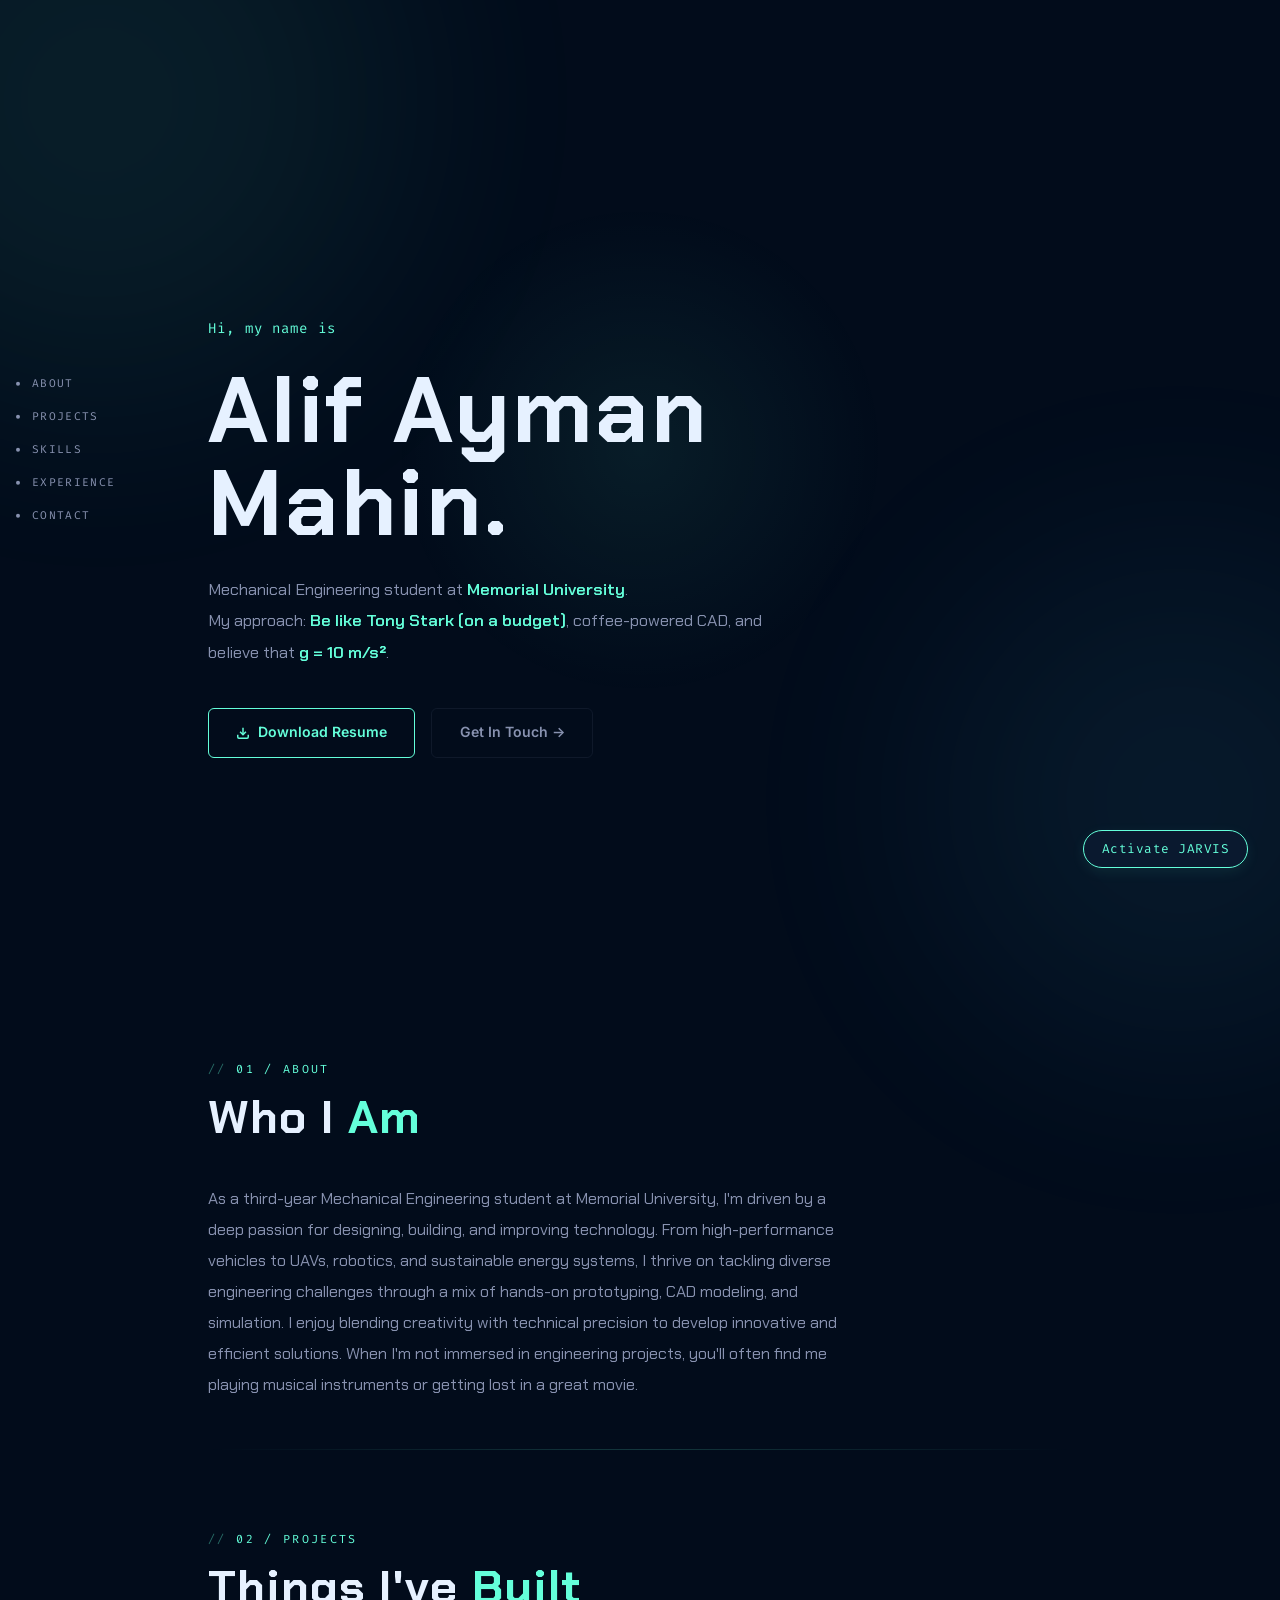
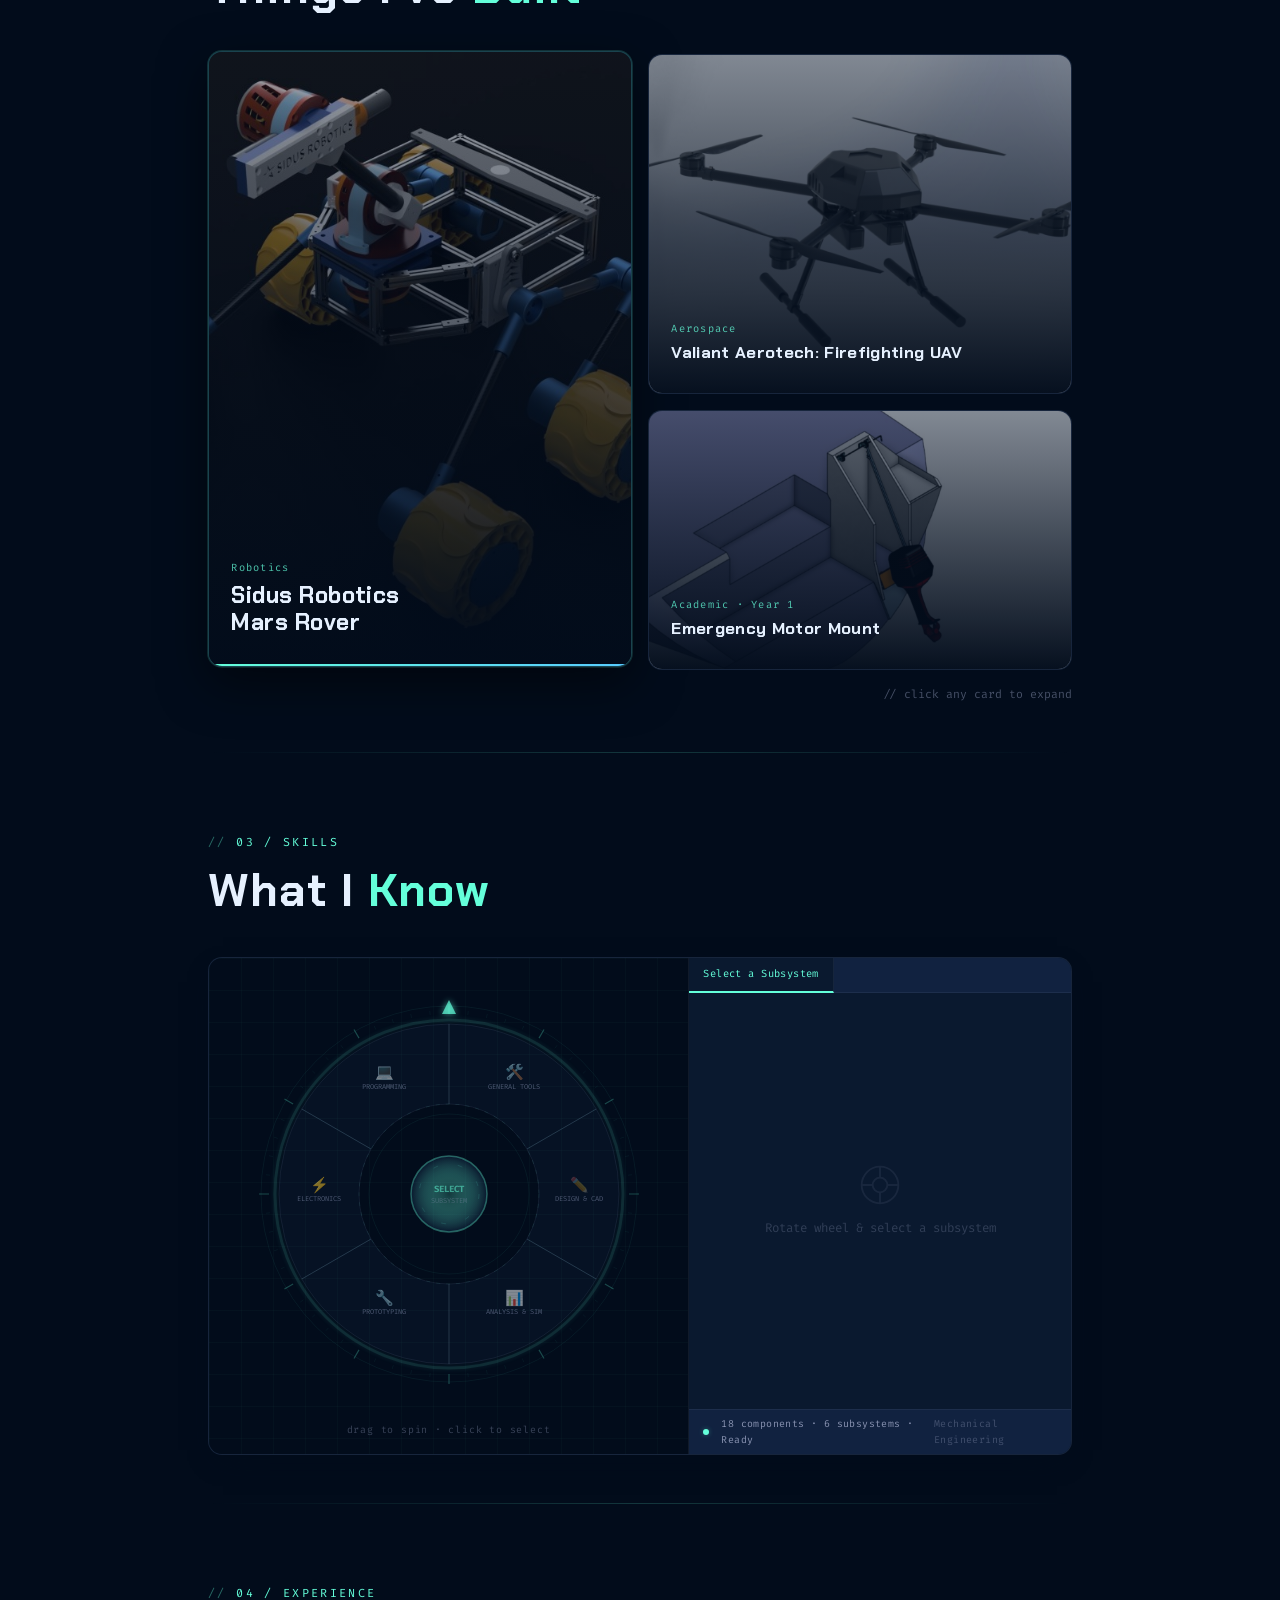
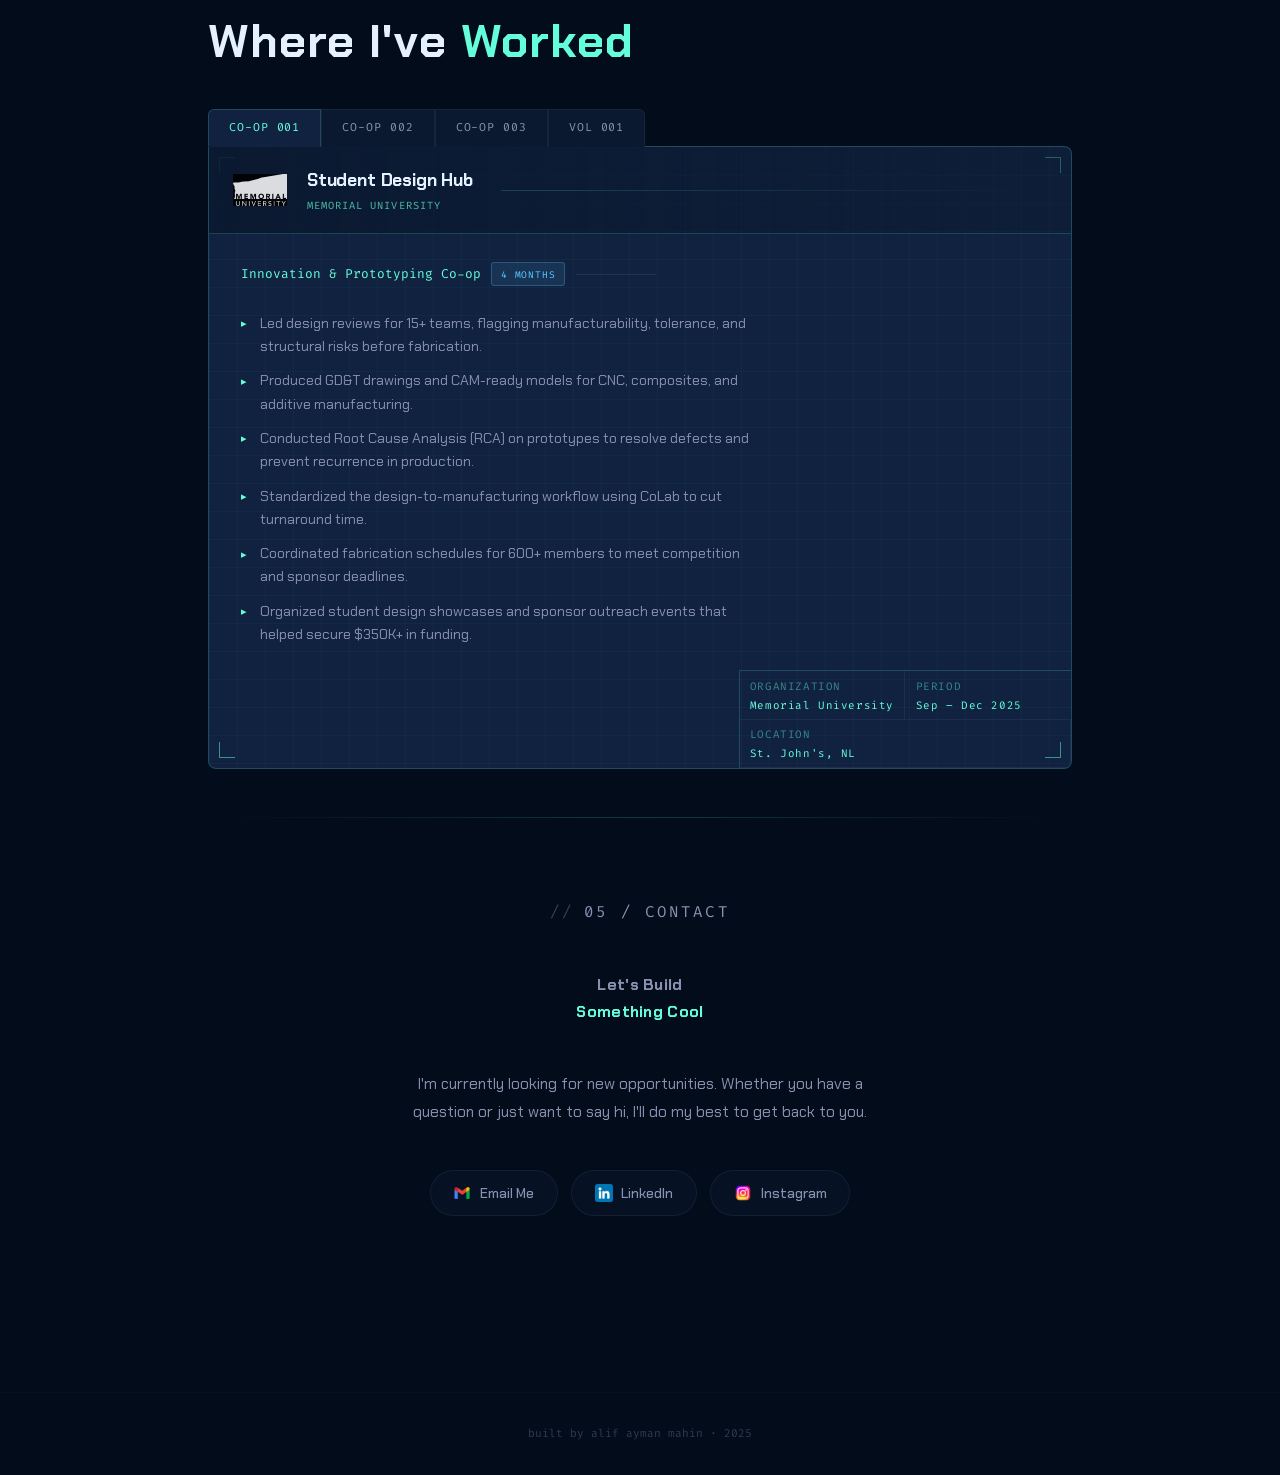
==== index.html @ 23a06cd3 "c" ====
<!DOCTYPE html>
<html lang="en">
<head>
<meta charset="UTF-8">
<meta name="viewport" content="width=device-width,initial-scale=1,user-scalable=no">
<title>Alif Ayman Mahin, Mechanical Engineer</title>
<meta name="description" content="Alif Ayman Mahin, Mechanical Engineering student at Memorial University. Robotics, UAVs, CAD design, and hands-on prototyping.">
<meta property="og:title" content="Alif Ayman Mahin, Mechanical Engineer">
<meta property="og:description" content="Mechanical Engineering student at Memorial University. Robotics, UAVs, CAD design, and hands-on prototyping.">
<meta property="og:type" content="website">

<meta name="twitter:card" content="summary">
<meta name="twitter:title" content="Alif Ayman Mahin, Mechanical Engineer">
<meta name="twitter:description" content="Mechanical Engineering student at Memorial University. Robotics, UAVs, CAD design, and hands-on prototyping.">
<link rel="icon" type="image/svg+xml" href="data:image/svg+xml,<svg xmlns='http://www.w3.org/2000/svg' viewBox='0 0 100 100'><text y='.9em' font-size='90'>⚙</text></svg>">
<link href="https://fonts.googleapis.com/css2?family=Chakra+Petch:wght@400;500;600;700&family=Inter:wght@300;400;500;600;700&family=Fira+Code:wght@400;500&display=swap" rel="stylesheet">
<style>
:root{
  --bg:#020c1b;--bg2:#0a192f;--bg3:#112240;
  --fg:#e6f1ff;--muted:#8892b0;
  --accent:#64ffda;--accent2:#57cbff;
  --accent-dim:rgba(100,255,218,.10);--glow:rgba(100,255,218,.30);
  --border:rgba(100,255,218,.18);--border2:rgba(136,146,176,.10);
  --shadow:0 10px 30px -15px rgba(2,12,27,.9);
  --tr:all .35s cubic-bezier(.25,.8,.25,1);
}
.lab-mode{
  --bg:#000;--bg2:#040d0d;--bg3:#071212;
  --fg:#b0fff0;--muted:#00ccbb;
  --accent:#00ffee;--accent2:#00ccff;
  --border:rgba(0,255,238,.35);--border2:rgba(0,255,238,.10);
  --glow:rgba(0,255,238,.30);--accent-dim:rgba(0,255,238,.07);
  background:#000;font-family:'Fira Code','Courier New',monospace;
}
*,*::before,*::after{margin:0;padding:0;box-sizing:border-box;}
html{scroll-behavior:smooth;}
body{background:var(--bg);color:var(--fg);font-family:'Chakra Petch',sans-serif;line-height:1.6;overflow-x:hidden;transition:background .6s,color .6s;}
a{color:var(--accent);text-decoration:none;transition:color .3s;}
a:hover{color:#7fffd4;}
::selection{background:var(--accent);color:var(--bg);}

.bg-orb{position:fixed;border-radius:50%;pointer-events:none;z-index:-2;filter:blur(120px);opacity:.07;}
.bg-orb-1{width:600px;height:600px;background:var(--accent);top:-200px;left:-200px;animation:orbDrift 18s ease-in-out infinite alternate;}
.bg-orb-2{width:500px;height:500px;background:var(--accent2);bottom:-150px;right:-150px;animation:orbDrift 22s ease-in-out infinite alternate-reverse;}
@keyframes orbDrift{from{transform:translate(0,0)}to{transform:translate(40px,30px)}}
.lab-mode .bg-orb{display:none;}

.spotlight{position:fixed;inset:0;pointer-events:none;z-index:-1;background:radial-gradient(circle 350px at var(--x,50vw) var(--y,50vh),rgba(100,255,218,.07),transparent 70%);transition:background .1s;}
.lab-mode .spotlight{display:none;}
#gridCanvas{position:fixed;inset:0;z-index:-1;pointer-events:none;display:none;}
.lab-mode #gridCanvas{display:block;}

.progress-container{width:100%;height:2px;background:transparent;position:fixed;top:0;left:0;z-index:1001;}
.progress-bar{height:2px;background:linear-gradient(90deg,var(--accent),var(--accent2));width:0%;transition:width .1s;box-shadow:0 0 8px var(--glow);}

.container{max-width:960px;margin:0 auto;padding:5rem clamp(1.5rem,6vw,3rem);width:100%;}

.sidebar{position:fixed;top:50%;left:2rem;transform:translateY(-50%);display:flex;flex-direction:column;gap:.45rem;z-index:1000;}
.sidebar a{font-family:'Fira Code',monospace;font-size:.7rem;letter-spacing:.12em;text-transform:uppercase;color:var(--muted);transition:var(--tr);padding:.25rem 0;position:relative;}
.sidebar a::before{content:'';position:absolute;left:-1rem;top:50%;transform:translateY(-50%);width:4px;height:4px;border-radius:50%;background:var(--muted);transition:var(--tr);}
.sidebar a:hover,.sidebar a.active{color:var(--accent);}
.sidebar a:hover::before,.sidebar a.active::before{background:var(--accent);box-shadow:0 0 8px var(--glow);width:6px;height:6px;left:-1.1rem;}
@media(max-width:900px){.sidebar{display:none;}.container{padding-top:7rem;}}

.mobile-nav-toggle{display:none;position:fixed;top:1.2rem;right:1.2rem;z-index:1002;background:var(--bg2);border:1px solid var(--border);color:var(--accent);padding:.5rem 1rem;border-radius:6px;cursor:pointer;font-family:'Fira Code',monospace;font-size:.8rem;}
.mobile-nav-menu{display:none;position:fixed;inset:0;background:rgba(2,12,27,.97);z-index:1001;flex-direction:column;justify-content:center;align-items:center;gap:2.5rem;backdrop-filter:blur(12px);}
.mobile-nav-menu.active{display:flex;}
.mobile-nav-menu a{font-family:'Chakra Petch',sans-serif;font-size:2rem;font-weight:800;color:var(--fg);}
.mobile-nav-menu a:hover{color:var(--accent);}
@media(max-width:900px){.mobile-nav-toggle{display:block;}}

.lab-toggle{position:fixed;bottom:2rem;right:2rem;z-index:1000;background:var(--bg2);border:1px solid var(--accent);color:var(--accent);padding:.6rem 1.1rem;border-radius:30px;font-family:'Fira Code',monospace;font-size:.8rem;cursor:pointer;transition:var(--tr);letter-spacing:.04em;box-shadow:0 4px 14px rgba(100,255,218,.08);}
.lab-toggle:hover{transform:translateY(-2px);box-shadow:0 8px 24px var(--glow);}
.lab-mode .lab-toggle{background:rgba(0,255,238,.06);animation:labPulse 2s ease-in-out infinite;}
@keyframes labPulse{0%,100%{box-shadow:0 0 8px var(--glow)}50%{box-shadow:0 0 24px var(--glow),0 0 48px rgba(0,255,238,.12)}}

.section{opacity:0;transform:translateY(36px);transition:opacity .8s cubic-bezier(.25,.8,.25,1),transform .8s cubic-bezier(.25,.8,.25,1);padding:5rem 0 2rem;}
.section.show{opacity:1;transform:translateY(0);}
.section-label{font-family:'Fira Code',monospace;font-size:.73rem;letter-spacing:.2em;text-transform:uppercase;color:var(--accent);margin-bottom:.75rem;display:flex;align-items:center;gap:.6rem;}
.section-label::before{content:'//';opacity:.4;}
h2{font-family:'Chakra Petch',sans-serif;font-size:clamp(1.9rem,4vw,2.9rem);font-weight:700;letter-spacing:.02em;color:var(--fg);margin-bottom:2.5rem;line-height:1.15;}
h2 .hl{color:var(--accent);}
.lab-mode h2{color:var(--accent);}
.section-divider{width:100%;height:1px;background:linear-gradient(90deg,transparent,var(--border),transparent);margin:1rem 0 0;}

/* HERO */
.hero{min-height:100vh;display:flex;flex-direction:column;justify-content:center;padding-top:4rem;padding-bottom:3rem;}
.hero-eyebrow{font-family:'Fira Code',monospace;color:var(--accent);font-size:.88rem;letter-spacing:.08em;margin-bottom:1.5rem;}
h1{font-family:'Chakra Petch',sans-serif;font-size:clamp(3.2rem,7.5vw,5.8rem);font-weight:700;line-height:1;letter-spacing:.03em;margin-bottom:1.5rem;color:var(--fg);transition:all .5s;}
.lab-mode h1{color:var(--accent);text-shadow:0 0 30px rgba(0,255,238,.4);}
.lab-mode h1::after{content:'_';animation:blink 1s step-end infinite;}
@keyframes blink{0%,100%{opacity:1}50%{opacity:0}}
.hero-subtitle{font-size:clamp(.93rem,1.7vw,1.05rem);color:var(--muted);max-width:560px;margin-bottom:2.5rem;line-height:1.85;}
.hero-subtitle .hl{color:var(--accent);font-weight:600;}
.hero-cta{display:flex;gap:1rem;flex-wrap:wrap;}
.btn-outline{display:inline-flex;align-items:center;gap:.5rem;padding:.8rem 1.7rem;background:transparent;color:var(--accent);font-family:'Inter',sans-serif;font-weight:600;font-size:.88rem;border-radius:6px;border:1px solid var(--accent);cursor:pointer;transition:var(--tr);}
.btn-outline:hover{background:var(--accent-dim);transform:translateY(-3px);box-shadow:0 8px 24px var(--glow);color:var(--accent);}
.btn-ghost{display:inline-flex;align-items:center;gap:.5rem;padding:.8rem 1.7rem;background:transparent;color:var(--muted);font-family:'Inter',sans-serif;font-weight:600;font-size:.88rem;border-radius:6px;border:1px solid var(--border2);cursor:pointer;transition:var(--tr);}
.btn-ghost:hover{border-color:var(--border);color:var(--accent);transform:translateY(-3px);}

/* ABOUT */
#about .about-body{font-size:1.02rem;color:var(--muted);max-width:640px;line-height:1.9;}
.jarvis-terminal{font-family:'Fira Code',monospace;font-size:.88rem;color:var(--accent);max-width:520px;display:flex;flex-direction:column;gap:.35rem;}
.jarvis-terminal .t-line{opacity:0;transform:translateX(-8px);transition:opacity .4s,transform .4s;display:flex;align-items:center;gap:.6rem;}
.jarvis-terminal .t-line::before{content:'>';opacity:.5;}
.jarvis-terminal .t-line.show{opacity:1;transform:translateX(0);}

/* ═══════════════════════════════════════════════════
   BENTO GRID
═══════════════════════════════════════════════════ */
.bento-grid{display:grid;grid-template-columns:1fr 1fr;grid-template-rows:340px 260px;gap:1rem;transition:none;}
.bento-card{position:relative;border-radius:14px;overflow:hidden;cursor:pointer;border:1px solid var(--border2);background:var(--bg2);transition:border-color .4s,box-shadow .4s,transform .4s,grid-column .5s,grid-row .5s;}
.bento-card:hover,.bento-card.featured{border-color:var(--border);box-shadow:0 16px 48px rgba(0,0,0,.5),0 0 0 1px var(--border);transform:translateY(-3px);}
/* featured = big left card */
.bento-card.featured{grid-column:1;grid-row:1/3;}
.bento-card.slot-tr{grid-column:2;grid-row:1;}
.bento-card.slot-br{grid-column:2;grid-row:2;}
.bento-bg{position:absolute;inset:0;background-size:cover;background-position:center;transition:transform .6s cubic-bezier(.25,.8,.25,1),opacity .4s;opacity:.55;}
.bento-card:hover .bento-bg,.bento-card.featured .bento-bg{transform:scale(1.04);opacity:.7;}
.bento-card::before{content:'';position:absolute;inset:0;z-index:1;background:linear-gradient(to top,rgba(2,12,27,.97) 0%,rgba(2,12,27,.55) 50%,rgba(2,12,27,.1) 100%);transition:background .4s;}
.bento-content{position:absolute;bottom:0;left:0;right:0;z-index:2;padding:1.4rem;}
.bento-num{font-family:'Fira Code',monospace;font-size:.65rem;color:var(--accent);letter-spacing:.12em;opacity:.75;margin-bottom:.35rem;display:block;}
.bento-title{font-family:'Chakra Petch',sans-serif;font-weight:700;color:var(--fg);line-height:1.15;letter-spacing:.02em;margin-bottom:.5rem;}
.bento-card.featured .bento-title{font-size:1.45rem;}
.bento-card:not(.featured) .bento-title{font-size:1.05rem;}
.bento-tags{display:flex;flex-wrap:wrap;gap:.35rem;max-height:0;overflow:hidden;transition:max-height .4s,opacity .3s;opacity:0;}
.bento-card:hover .bento-tags{max-height:60px;opacity:1;}
.bento-tag{font-family:'Fira Code',monospace;font-size:.62rem;padding:.15rem .5rem;border-radius:20px;border:1px solid var(--border);color:var(--accent);background:var(--accent-dim);white-space:nowrap;}
.bento-card::after{content:'';position:absolute;bottom:0;left:0;height:2px;width:0;background:linear-gradient(90deg,var(--accent),var(--accent2));z-index:3;transition:width .5s cubic-bezier(.25,.8,.25,1);}
.bento-card:hover::after,.bento-card.featured::after{width:100%;}
.bento-open-hint{position:absolute;top:1rem;right:1rem;z-index:3;width:30px;height:30px;border-radius:50%;background:rgba(100,255,218,.12);border:1px solid var(--border);display:flex;align-items:center;justify-content:center;color:var(--accent);font-size:.8rem;opacity:0;transform:scale(.7);transition:opacity .3s,transform .3s;}
.bento-card:hover .bento-open-hint{opacity:1;transform:scale(1);}
.bento-wide{margin-top:1rem;height:200px;border-radius:14px;}
.bento-wide .bento-content{display:flex;align-items:flex-end;justify-content:space-between;flex-wrap:wrap;gap:.5rem;}
@media(max-width:700px){
  .bento-grid{grid-template-columns:1fr;grid-template-rows:auto;}
  .bento-card.featured,.bento-card.slot-tr,.bento-card.slot-br{grid-column:1;grid-row:auto;height:260px;}
  .bento-card.featured{height:320px;}
  .bento-wide{height:220px;}
}

/* PROJECT MODAL */
.proj-modal-overlay{position:fixed;inset:0;z-index:2000;background:rgba(2,12,27,.9);backdrop-filter:blur(8px);display:flex;align-items:center;justify-content:center;opacity:0;visibility:hidden;transition:opacity .35s,visibility .35s;padding:1.5rem;}
.proj-modal-overlay.open{opacity:1;visibility:visible;}
.proj-modal{background:var(--bg2);border:1px solid var(--border);border-radius:18px;width:100%;max-width:760px;max-height:90vh;overflow-y:auto;transform:translateY(24px) scale(.97);transition:transform .4s cubic-bezier(.25,.8,.25,1);box-shadow:0 40px 80px rgba(0,0,0,.6);}
.proj-modal-overlay.open .proj-modal{transform:translateY(0) scale(1);}
.proj-modal-img-wrap{position:relative;width:100%;height:280px;overflow:hidden;border-radius:16px 16px 0 0;background:var(--bg3);}
.proj-modal-img{width:100%;height:100%;object-fit:cover;position:absolute;inset:0;opacity:0;transition:opacity 1.2s ease-in-out;}
.proj-modal-img.active{opacity:1;}
.proj-modal-img.active{opacity:1;}
.proj-modal-img-nav{position:absolute;bottom:.75rem;right:.75rem;z-index:2;display:flex;gap:.4rem;}
.proj-modal-dot{width:6px;height:6px;border-radius:50%;background:rgba(255,255,255,.3);border:none;padding:0;cursor:pointer;transition:all .25s;}
.proj-modal-dot.active{background:var(--accent);box-shadow:0 0 6px var(--glow);width:16px;border-radius:3px;}
.proj-modal-body{padding:1.75rem 2rem 2rem;}
.proj-modal-header{display:flex;justify-content:space-between;align-items:flex-start;gap:1rem;margin-bottom:1rem;}
.proj-modal-num{font-family:'Fira Code',monospace;font-size:.7rem;color:var(--accent);letter-spacing:.1em;opacity:.65;display:block;margin-bottom:.3rem;}
.proj-modal-title{font-family:'Chakra Petch',sans-serif;font-size:1.5rem;font-weight:700;color:var(--fg);letter-spacing:.02em;line-height:1.15;}
.proj-modal-close{flex-shrink:0;width:32px;height:32px;border-radius:8px;background:rgba(255,255,255,.06);border:1px solid var(--border2);color:var(--muted);font-size:1.1rem;cursor:pointer;display:flex;align-items:center;justify-content:center;transition:all .2s;}
.proj-modal-close:hover{background:rgba(255,255,255,.12);color:var(--fg);}
.proj-modal-desc{font-size:.94rem;color:var(--muted);line-height:1.8;margin-bottom:1.25rem;}
.proj-modal-tags{display:flex;flex-wrap:wrap;gap:.45rem;margin-bottom:1.5rem;}
.proj-modal-tag{font-family:'Fira Code',monospace;font-size:.68rem;padding:.28rem .7rem;border-radius:4px;border:1px solid var(--border);color:var(--accent);background:var(--accent-dim);cursor:pointer;transition:all .2s;display:inline-flex;align-items:center;gap:.35rem;}
.proj-modal-tag::before{content:'⬡';font-size:.5rem;opacity:.6;}
.proj-modal-tag:hover{background:rgba(100,255,218,.18);border-color:var(--accent);transform:translateY(-2px);box-shadow:0 4px 12px var(--glow);}
.proj-modal-tag.no-link{cursor:default;}
.proj-modal-tag.no-link:hover{transform:none;box-shadow:none;background:var(--accent-dim);}
.proj-modal-link{display:inline-flex;align-items:center;gap:.5rem;padding:.7rem 1.4rem;border:1px solid var(--accent);border-radius:7px;color:var(--accent);font-family:'Fira Code',monospace;font-size:.83rem;transition:var(--tr);}
.proj-modal-link:hover{background:var(--accent-dim);transform:translateX(3px);color:var(--accent);}

/* ═══════════════════════════════════════════════════
   JARVIS ARC SKILL WHEEL
═══════════════════════════════════════════════════ */
.jarvis-skill-wrap{position:relative;width:100%;user-select:none;}

/* outer container: canvas on left, info panel on right */
.jarvis-skill-inner{
  display:grid;
  grid-template-columns:480px 1fr;
  gap:0;
  background:var(--bg2);
  border:1px solid var(--border2);
  border-radius:14px;
  overflow:hidden;
  box-shadow:var(--shadow);
  min-height:480px;
}

/* LEFT — canvas wheel */
.jarvis-wheel-side{
  position:relative;
  background:var(--bg);
  border-right:1px solid var(--border2);
  display:flex;flex-direction:column;align-items:center;justify-content:center;
  padding:1rem 0;
  overflow:hidden;
}
.jarvis-wheel-side::before{
  content:'';position:absolute;inset:0;
  background-image:
    linear-gradient(rgba(100,255,218,.025) 1px,transparent 1px),
    linear-gradient(90deg,rgba(100,255,218,.025) 1px,transparent 1px);
  background-size:32px 32px;
  pointer-events:none;
}
#jarvisCanvas{display:block;touch-action:none;cursor:grab;}
#jarvisCanvas:active{cursor:grabbing;}
.jarvis-wheel-hint{
  font-family:'Fira Code',monospace;font-size:.62rem;
  color:var(--muted);opacity:.4;letter-spacing:.08em;
  margin-top:.5rem;
}

/* RIGHT — info panel */
.jarvis-info-side{
  display:flex;flex-direction:column;
  background:var(--bg2);
  font-family:'Fira Code',monospace;
}
/* tabbar */
.ji-tabbar{
  display:flex;border-bottom:1px solid var(--border2);
  background:var(--bg3);flex-shrink:0;
}
.ji-tab{
  font-size:.65rem;color:var(--muted);padding:.5rem .9rem;
  border-right:1px solid var(--border2);cursor:default;
  letter-spacing:.04em;transition:all .2s;white-space:nowrap;
}
.ji-tab.active{color:var(--accent);background:var(--bg2);border-bottom:2px solid var(--accent);margin-bottom:-1px;}

/* empty state */
.ji-empty{
  flex:1;display:flex;flex-direction:column;
  align-items:center;justify-content:center;
  gap:.75rem;color:var(--muted);font-size:.78rem;opacity:.3;
}
.ji-empty svg{width:44px;height:44px;opacity:.4;}

/* category view */
.ji-cat-view{flex:1;display:none;flex-direction:column;overflow:hidden;}
.ji-cat-view.show{display:flex;}

.ji-cat-header{
  padding:1.25rem 1.5rem .75rem;
  border-bottom:1px solid var(--border2);flex-shrink:0;
}
.ji-cat-label{
  font-size:.6rem;letter-spacing:.15em;text-transform:uppercase;
  color:var(--accent);opacity:.7;margin-bottom:.3rem;
}
.ji-cat-name{
  font-family:'Chakra Petch',sans-serif;font-size:1.3rem;font-weight:800;
  color:var(--fg);letter-spacing:-.02em;
}

/* skill card grid */
.ji-skills-grid{
  flex:1;overflow-y:auto;
  padding:1rem 1.25rem;
  display:flex;flex-direction:column;gap:.6rem;
}
.ji-skills-grid::-webkit-scrollbar{width:3px;}
.ji-skills-grid::-webkit-scrollbar-thumb{background:var(--border);border-radius:2px;}

.ji-skill-row{
  background:var(--bg3);
  border:1px solid var(--border2);
  border-radius:8px;
  overflow:hidden;
  cursor:pointer;
  transition:border-color .25s,box-shadow .25s;
}
.ji-skill-row:hover{border-color:var(--border);box-shadow:0 4px 16px rgba(0,0,0,.3);}
.ji-skill-row.open{border-color:var(--border);}

/* collapsed header */
.ji-skill-head{
  display:flex;align-items:center;gap:.75rem;
  padding:.65rem .9rem;
}
.ji-skill-icon{
  width:28px;height:28px;border-radius:6px;
  background:var(--accent-dim);border:1px solid var(--border);
  display:flex;align-items:center;justify-content:center;
  font-size:.9rem;flex-shrink:0;overflow:hidden;padding:4px;
}
.ji-skill-icon img{width:100%;height:100%;object-fit:contain;display:block;opacity:.9;}
.ji-skill-icon.color-icon img{filter:none;opacity:1;}
.ji-skill-icon.invert-icon img{filter:invert(1);opacity:.85;}
.ji-skill-icon.monogram{font-family:'Fira Code',monospace;font-size:.55rem;font-weight:700;color:var(--accent);letter-spacing:-.02em;padding:2px;text-align:center;line-height:1.1;}
.ji-skill-label{font-size:.8rem;color:var(--fg);flex:1;}
.ji-skill-type{font-size:.62rem;color:var(--muted);opacity:.6;white-space:nowrap;}
.ji-skill-arrow{
  font-size:.65rem;color:var(--muted);
  transition:transform .3s;flex-shrink:0;margin-left:.25rem;
}
.ji-skill-row.open .ji-skill-arrow{transform:rotate(90deg);color:var(--accent);}

/* expanded body */
.ji-skill-body{
  display:none;
  border-top:1px solid var(--border2);
  background:var(--bg);
}
.ji-skill-row.open .ji-skill-body{display:block;}

/* CAD-style image viewport */
.ji-skill-img-wrap{
  position:relative;width:100%;height:150px;overflow:hidden;
  background:var(--bg3);
}
.ji-skill-img-wrap::before,.ji-skill-img-wrap::after{
  content:'';position:absolute;width:12px;height:12px;z-index:3;
  border-color:var(--accent);border-style:solid;opacity:.6;
}
.ji-skill-img-wrap::before{top:6px;left:6px;border-width:1.5px 0 0 1.5px;}
.ji-skill-img-wrap::after{bottom:6px;right:6px;border-width:0 1.5px 1.5px 0;}
.ji-skill-img-wrap .corner-tr,.ji-skill-img-wrap .corner-bl{
  position:absolute;width:12px;height:12px;z-index:3;
  border-color:var(--accent);border-style:solid;opacity:.6;
}
.ji-skill-img-wrap .corner-tr{top:6px;right:6px;border-width:1.5px 1.5px 0 0;}
.ji-skill-img-wrap .corner-bl{bottom:6px;left:6px;border-width:0 0 1.5px 1.5px;}
.ji-skill-img{width:100%;height:100%;object-fit:cover;display:block;transition:opacity .4s;}
.ji-skill-scanline{
  position:absolute;inset:0;pointer-events:none;z-index:2;
  background:repeating-linear-gradient(0deg,transparent,transparent 3px,rgba(0,0,0,.055) 3px,rgba(0,0,0,.055) 4px);
}
.ji-skill-img-label{
  position:absolute;bottom:.4rem;left:.5rem;z-index:4;
  font-size:.55rem;color:var(--accent2);opacity:.55;
  letter-spacing:.06em;
}

.ji-skill-desc{
  padding:.75rem .9rem;font-size:.82rem;color:var(--muted);
  line-height:1.7;border-bottom:1px solid var(--border2);
}
.ji-skill-footer{
  padding:.5rem .9rem;font-size:.62rem;color:var(--accent);
  opacity:.6;letter-spacing:.05em;display:flex;align-items:center;gap:.5rem;
}
.ji-skill-footer::before{content:'⬡';font-size:.5rem;}

/* code snippet block */
.ji-code-wrap{border-bottom:1px solid var(--border2);}
.ji-code-bar{display:flex;align-items:center;gap:.35rem;padding:.4rem .7rem;background:var(--bg3);border-bottom:1px solid var(--border2);}
.ji-code-dot{width:8px;height:8px;border-radius:50%;}
.ji-code-dot.r{background:#ff5f57;}.ji-code-dot.y{background:#febc2e;}.ji-code-dot.g{background:#28c840;}
.ji-code-lang{font-family:'Fira Code',monospace;font-size:.6rem;color:var(--muted);margin-left:auto;letter-spacing:.08em;}
.ji-code-pre{margin:0;padding:.75rem .9rem;background:var(--bg);font-family:'Fira Code',monospace;font-size:.75rem;line-height:1.7;overflow-x:auto;white-space:pre;}
.cs-k{color:#c084fc;}.cs-f{color:#64ffda;}.cs-c{color:#8892b0;font-style:italic;}.cs-s{color:#ffbd2e;}.cs-n{color:#ff9f57;}

/* statusbar */
.ji-statusbar{
  display:flex;align-items:center;gap:.75rem;
  padding:.4rem .9rem;
  background:var(--bg3);border-top:1px solid var(--border2);
  font-size:.62rem;color:var(--muted);letter-spacing:.04em;flex-shrink:0;
}
.ji-status-dot{width:6px;height:6px;border-radius:50%;background:var(--accent);box-shadow:0 0 5px var(--glow);flex-shrink:0;}

@media(max-width:720px){
  .jarvis-skill-inner{grid-template-columns:1fr;grid-template-rows:380px 1fr;}
  .jarvis-wheel-side{border-right:none;border-bottom:1px solid var(--border2);}
  #jarvisCanvas{width:340px!important;height:340px!important;}
}
@media(max-width:600px){
  /* Hero CTAs stack vertically */
  .hero-cta{flex-direction:column;align-items:flex-start;gap:.9rem;}
  .hero-cta .btn-primary,.hero-cta .btn-outline{width:100%;justify-content:center;}
  /* Bento single column */
  .bento-grid{grid-template-columns:1fr;grid-template-rows:auto;}
  .bento-card.featured,.bento-card.slot-tr,.bento-card.slot-br{grid-column:1;grid-row:auto;height:260px;}
  .bento-card.featured{height:300px;}
  .bento-wide{height:200px;}
  /* Skills wheel stacks — hide canvas, show tap buttons */
  .jarvis-skill-inner{grid-template-columns:1fr;grid-template-rows:auto 1fr;}
  .jarvis-wheel-side{border-right:none;border-bottom:1px solid var(--border2);padding:1.2rem;display:flex;justify-content:center;}
  #jarvisCanvas{display:none!important;}
  .jarvis-wheel-hint{display:none;}
  .ji-mobile-grid{display:grid;grid-template-columns:repeat(3,1fr);gap:.5rem;width:100%;}
  .ji-mob-btn{
    display:flex;flex-direction:column;align-items:center;gap:.3rem;
    padding:.7rem .4rem;background:var(--bg3);
    border:1px solid var(--border2);border-radius:10px;
    cursor:pointer;transition:border-color .2s,background .2s,transform .12s;
    -webkit-tap-highlight-color:transparent;font-family:inherit;
  }
  .ji-mob-btn:active{transform:scale(.94);}
  .ji-mob-btn.active{border-color:var(--ji-mob-color);background:rgba(0,0,0,0.15);}
  .ji-mob-btn.active .ji-mob-label{color:var(--ji-mob-color);}
  .ji-mob-icon{font-size:1.3rem;line-height:1;}
  .ji-mob-label{font-family:'Fira Code',monospace;font-size:.55rem;letter-spacing:.05em;color:var(--muted);text-align:center;line-height:1.3;}
  .jarvis-info-side{padding:1.2rem;}
  /* Contact links stack */
  .contact-links{flex-direction:column;align-items:center;gap:1rem;}
  .contact-links .btn-outline{width:100%;max-width:320px;justify-content:center;}
}


/* EXPERIENCE — BLUEPRINT */
.bp-tabs{display:flex;flex-wrap:wrap;gap:0;margin-bottom:0;position:relative;z-index:1;}
.bp-tab{font-family:'Fira Code',monospace;font-size:.72rem;letter-spacing:.08em;padding:.55rem 1.25rem;border:1px solid var(--border2);border-bottom:none;color:var(--muted);cursor:pointer;background:var(--bg2);transition:all .25s;position:relative;top:1px;}
.bp-tab:first-child{border-radius:6px 0 0 0;}
.bp-tab:last-child{border-radius:0 6px 0 0;}
.bp-tab.active{color:var(--accent);background:var(--bg3);border-color:var(--border);border-bottom:1px solid var(--bg3);}
.bp-tab:not(.active):hover{color:var(--fg);background:var(--bg3);}

.bp-letterhead{
  display:flex;align-items:center;gap:1.25rem;
  padding:1rem 1.5rem;
  margin:-2rem -2rem 1.75rem -2rem;
  border-bottom:1px solid var(--border);
  background:linear-gradient(90deg,rgba(10,25,47,.9),rgba(10,25,47,.4));
  position:relative;z-index:1;min-height:72px;
}
.bp-letterhead-logo{
  width:54px;height:54px;flex-shrink:0;object-fit:contain;
  mix-blend-mode:screen;opacity:.9;
}
.bp-letterhead-logo.invert{
  mix-blend-mode:normal;filter:invert(1);opacity:.85;
}
.bp-letterhead-text{display:flex;flex-direction:column;gap:.2rem;}
.bp-letterhead-org{font-family:'Chakra Petch',sans-serif;font-size:1.1rem;font-weight:800;color:var(--fg);letter-spacing:-.01em;}
.bp-letterhead-sub{font-family:'Fira Code',monospace;font-size:.65rem;color:var(--accent);opacity:.7;letter-spacing:.1em;text-transform:uppercase;}
.bp-letterhead-line{flex:1;height:1px;background:linear-gradient(90deg,var(--border),transparent);margin-left:.5rem;}
.bp-drawing{
  position:relative;background:var(--bg3);
  border:1px solid var(--border);border-radius:0 8px 8px 8px;
  padding:2rem;overflow:hidden;min-height:320px;
  background-image:
    linear-gradient(rgba(100,255,218,.028) 1px,transparent 1px),
    linear-gradient(90deg,rgba(100,255,218,.028) 1px,transparent 1px);
  background-size:28px 28px;
}
/* corner marks */
.bp-drawing::before,.bp-drawing::after{
  content:'';position:absolute;width:16px;height:16px;
  border-color:var(--accent);border-style:solid;opacity:.5;
}
.bp-drawing::before{top:10px;left:10px;border-width:1.5px 0 0 1.5px;}
.bp-drawing::after{bottom:10px;right:10px;border-width:0 1.5px 1.5px 0;}
.bp-corner-tr,.bp-corner-bl{position:absolute;width:16px;height:16px;border-color:var(--accent);border-style:solid;opacity:.5;}
.bp-corner-tr{top:10px;right:10px;border-width:1.5px 1.5px 0 0;}
.bp-corner-bl{bottom:10px;left:10px;border-width:0 0 1.5px 1.5px;}

/* title block — bottom right */
.bp-titleblock{
  position:absolute;bottom:0;right:0;
  border-top:1px solid var(--border);border-left:1px solid var(--border);
  font-family:'Fira Code',monospace;
  display:grid;grid-template-columns:1fr 1fr;
  min-width:260px;
}
.bp-tb-cell{
  padding:.3rem .65rem;font-size:.6rem;letter-spacing:.06em;
  border-right:1px solid var(--border2);border-bottom:1px solid var(--border2);
  color:var(--muted);
}
.bp-tb-cell:nth-child(even){border-right:none;}
.bp-tb-cell span{display:block;color:var(--accent);font-size:.68rem;margin-top:.1rem;}
.bp-tb-label{opacity:.45;text-transform:uppercase;}

/* main content area */
.bp-content{padding-right:280px;padding-bottom:90px;}
.bp-drw-company{display:none;}
.bp-drw-role{font-family:'Fira Code',monospace;font-size:.8rem;color:var(--accent);margin-bottom:1.6rem;display:flex;align-items:center;gap:.65rem;flex-wrap:wrap;}
.bp-drw-role::after{content:'';flex:1;height:1px;background:var(--border);opacity:.5;max-width:80px;}
.bp-badge{font-family:'Fira Code',monospace;font-size:.6rem;letter-spacing:.08em;color:var(--accent2);background:rgba(87,203,255,.1);border:1px solid rgba(87,203,255,.25);padding:.2rem .55rem;border-radius:3px;white-space:nowrap;}

/* dimension line decoration */
.bp-dim{position:absolute;font-family:'Fira Code',monospace;font-size:.58rem;color:var(--accent2);opacity:.45;letter-spacing:.04em;display:flex;align-items:center;gap:.3rem;}
.bp-dim-v{display:none;}
.bp-dim-h{display:none;}

/* bullet list */
.bp-list{display:flex;flex-direction:column;gap:.7rem;list-style:none;padding:0;}
.bp-list li{font-size:.88rem;color:var(--muted);line-height:1.65;padding-left:1.2rem;position:relative;}
.bp-list li::before{content:'▸';position:absolute;left:0;color:var(--accent);font-size:.7rem;top:.15rem;}

/* panel hidden */
.bp-panel{display:none;}
.bp-panel.active{display:block;}

@media(max-width:700px){
  .bp-content{padding-right:1rem;padding-bottom:160px;}
  .bp-titleblock{min-width:0;width:100%;}
  .bp-dim-v{display:none;}
}

/* CONTACT */
#contact{text-align:center;padding-bottom:6rem;}
#contact .section-label{justify-content:center;}
.contact-headline{font-family:'Chakra Petch',sans-serif;font-size:clamp(1.9rem,5vw,3.2rem);font-weight:700;letter-spacing:.02em;margin-bottom:1.2rem;color:var(--fg);}
.contact-headline span{color:var(--accent);}
#contact > p{color:var(--muted);max-width:460px;margin:0 auto 2.8rem;font-size:.98rem;line-height:1.75;}
.contact-links{display:flex;flex-wrap:wrap;gap:.85rem;justify-content:center;}
.contact-link{display:flex;align-items:center;gap:.55rem;padding:.7rem 1.4rem;border:1px solid var(--border2);border-radius:40px;color:var(--muted);font-size:.86rem;font-weight:500;transition:var(--tr);background:rgba(10,25,47,.5);}
.contact-link:hover{border-color:var(--accent);color:var(--accent);transform:translateY(-3px);box-shadow:0 10px 24px var(--glow);}
.contact-logo{width:18px;height:18px;object-fit:contain;flex-shrink:0;}

/* JARVIS / ROVER */

.jarvis-overlay{position:fixed;inset:0;background:#000;color:#00ffee;font-family:'Fira Code',monospace;font-size:1.1rem;display:flex;justify-content:center;align-items:center;z-index:10000;opacity:0;pointer-events:none;transition:opacity .5s;}
.jarvis-overlay.active{opacity:1;pointer-events:auto;}
.jarvis-overlay-text{text-align:center;white-space:pre-wrap;padding:2rem;line-height:1.8;}

.footer-line{text-align:center;padding:2rem;font-family:'Fira Code',monospace;font-size:.7rem;color:var(--muted);opacity:.35;border-top:1px solid var(--border2);}
.ji-mobile-grid{display:none;}
</style>
</head>
<body>

<div class="bg-orb bg-orb-1"></div>
<div class="bg-orb bg-orb-2"></div>
<div id="jarvisOverlay" class="jarvis-overlay"><pre id="jarvisOverlayText" class="jarvis-overlay-text"></pre></div>
<div class="spotlight"></div>
<canvas id="gridCanvas"></canvas>
<div class="progress-container"><div class="progress-bar" id="progressBar"></div></div>
<button type="button" class="lab-toggle" id="labToggle">Activate JARVIS</button>


<nav class="sidebar">
  <a href="#about">About</a><a href="#projects">Projects</a>
  <a href="#skills">Skills</a><a href="#experience">Experience</a><a href="#contact">Contact</a>
</nav>
<button type="button" class="mobile-nav-toggle" id="mobileNavToggle">Menu</button>
<nav class="mobile-nav-menu" id="mobileNavMenu">
  <a href="#about" onclick="closeMobileNav()">About</a>
  <a href="#projects" onclick="closeMobileNav()">Projects</a>
  <a href="#skills" onclick="closeMobileNav()">Skills</a>
  <a href="#experience" onclick="closeMobileNav()">Experience</a>
  <a href="#contact" onclick="closeMobileNav()">Contact</a>
  <a href="#" onclick="closeMobileNav();return false;" style="font-size:1rem;color:var(--muted);">✕ Close</a>
</nav>

<main class="container">

<!-- HERO -->
<section class="hero" id="hero">
  <p class="hero-eyebrow">Hi, my name is</p>
  <h1 id="heroName">Alif Ayman<br>Mahin.</h1>
  <p class="hero-subtitle">
    Mechanical Engineering student at <span class="hl">Memorial University</span>.<br>
    My approach: <span class="hl">Be like Tony Stark (on a budget)</span>,
    coffee-powered CAD, and believe that <span class="hl">g&nbsp;=&nbsp;10&nbsp;m/s²</span>.
  </p>
  <div class="hero-cta">
    <a href="assets/resume.pdf" download class="btn-outline">
      <svg xmlns="http://www.w3.org/2000/svg" width="14" height="14" viewBox="0 0 24 24" fill="none" stroke="currentColor" stroke-width="2.5"><path d="M21 15v4a2 2 0 0 1-2 2H5a2 2 0 0 1-2-2v-4"/><polyline points="7 10 12 15 17 10"/><line x1="12" y1="15" x2="12" y2="3"/></svg>
      Download Resume
    </a>
    <a href="#contact" class="btn-ghost">Get In Touch →</a>
  </div>
</section>

<!-- ABOUT -->
<section class="section" id="about">
  <p class="section-label">01 / about</p>
  <h2>Who I <span class="hl">Am</span></h2>
  <p class="about-body" id="aboutContent">As a third-year Mechanical Engineering student at Memorial University, I'm driven by a deep passion for designing, building, and improving technology. From high-performance vehicles to UAVs, robotics, and sustainable energy systems, I thrive on tackling diverse engineering challenges through a mix of hands-on prototyping, CAD modeling, and simulation. I enjoy blending creativity with technical precision to develop innovative and efficient solutions. When I'm not immersed in engineering projects, you'll often find me playing musical instruments or getting lost in a great movie.</p>
  <div class="jarvis-terminal" id="jarvisTerminal" style="display:none;"></div>
</section>
<div class="section-divider"></div>

<!-- PROJECTS — BENTO -->
<section class="section" id="projects">
  <p class="section-label">02 / projects</p>
  <h2>Things I've <span class="hl">Built</span></h2>
  <div class="bento-grid" id="bentoGrid">
    <div class="bento-card featured" data-project="0">
      <div class="bento-bg" style="background-image:url('assets/images/projects/mars-rover.jpg')"></div>
      <div class="bento-open-hint">↗</div>
      <div class="bento-content">
        <span class="bento-num">Robotics</span>
        <div class="bento-title">Sidus Robotics<br>Mars Rover</div>
        <div class="bento-tags"><span class="bento-tag">Fusion 360</span><span class="bento-tag">Abaqus FEA</span><span class="bento-tag">3D Printing</span></div>
      </div>
    </div>
    <div class="bento-card slot-tr" data-project="1">
      <div class="bento-bg" style="background-image:url('assets/images/projects/firefighting-uav.jpg')"></div>
      <div class="bento-open-hint">↗</div>
      <div class="bento-content">
        <span class="bento-num">Aerospace</span>
        <div class="bento-title">Valiant Aerotech: Firefighting UAV</div>
        <div class="bento-tags"><span class="bento-tag">SolidWorks</span><span class="bento-tag">CNC Machining</span><span class="bento-tag">Composites</span></div>
      </div>
    </div>
    <div class="bento-card slot-br" data-project="2">
      <div class="bento-bg" style="background-image:url('assets/images/projects/motor-mount.jpg')"></div>
      <div class="bento-open-hint">↗</div>
      <div class="bento-content">
        <span class="bento-num">Academic · Year 1</span>
        <div class="bento-title">Emergency Motor Mount</div>
        <div class="bento-tags"><span class="bento-tag">Onshape</span><span class="bento-tag">GD&amp;T</span><span class="bento-tag">Stress Analysis</span></div>
      </div>
    </div>
  </div>
  <p style="font-family:'Fira Code',monospace;font-size:.72rem;color:var(--muted);margin-top:1rem;opacity:.5;text-align:right;">// click any card to expand</p>
</section>

<!-- PROJECT MODAL -->
<div class="proj-modal-overlay" id="projModalOverlay">
  <div class="proj-modal">
    <div class="proj-modal-img-wrap" id="projModalImgs"></div>
    <div class="proj-modal-body">
      <div class="proj-modal-header">
        <div><span class="proj-modal-num" id="projModalNum"></span><div class="proj-modal-title" id="projModalTitle"></div></div>
        <button class="proj-modal-close" id="projModalClose">✕</button>
      </div>
      <p class="proj-modal-desc" id="projModalDesc"></p>
      <div class="proj-modal-tags" id="projModalTags"></div>
      <a class="proj-modal-link" id="projModalLink" href="#" target="_blank">View →</a>
    </div>
  </div>
</div>
<div class="section-divider"></div>

<!-- SKILLS — JARVIS WHEEL -->
<section class="section" id="skills">
  <p class="section-label">03 / skills</p>
  <h2>What I <span class="hl">Know</span></h2>

  <div class="jarvis-skill-wrap">
    <div class="jarvis-skill-inner">

      <!-- LEFT: spinning arc wheel -->
      <div class="jarvis-wheel-side">
        <canvas id="jarvisCanvas"></canvas>
        <div class="jarvis-wheel-hint">drag to spin · click to select</div>
        <div class="ji-mobile-grid" id="jiMobileGrid"></div>
      </div>

      <!-- RIGHT: info panel -->
      <div class="jarvis-info-side">
        <div class="ji-tabbar">
          <div class="ji-tab active" id="jiTabName">Select a Subsystem</div>
        </div>

        <!-- empty state -->
        <div class="ji-empty" id="jiEmpty">
          <svg xmlns="http://www.w3.org/2000/svg" viewBox="0 0 24 24" fill="none" stroke="currentColor" stroke-width="1">
            <circle cx="12" cy="12" r="10"/><circle cx="12" cy="12" r="4"/>
            <line x1="12" y1="2" x2="12" y2="8"/><line x1="12" y1="16" x2="12" y2="22"/>
            <line x1="2" y1="12" x2="8" y2="12"/><line x1="16" y1="12" x2="22" y2="12"/>
          </svg>
          <span>Rotate wheel &amp; select a subsystem</span>
        </div>

        <!-- category + skills (injected by JS) -->
        <div class="ji-cat-view" id="jiCatView">
          <div class="ji-cat-header">
            <div class="ji-cat-label" id="jiCatLabel">Subsystem</div>
            <div class="ji-cat-name" id="jiCatName"> </div>
          </div>
          <div class="ji-skills-grid" id="jiSkillsGrid"></div>
        </div>

        <div class="ji-statusbar">
          <div class="ji-status-dot"></div>
          <span id="jiStatus">18 components · 6 subsystems · Ready</span>
          <span style="margin-left:auto;opacity:.4;">Mechanical Engineering</span>
        </div>
      </div>

    </div>
  </div>
</section>

<div class="section-divider"></div>

<!-- EXPERIENCE -->
<section class="section" id="experience">
  <p class="section-label">04 / experience</p>
  <h2>Where I've <span class="hl">Worked</span></h2>

  <div class="bp-tabs">
    <div class="bp-tab active" data-bp="0">CO-OP 001</div>
    <div class="bp-tab" data-bp="1">CO-OP 002</div>
    <div class="bp-tab" data-bp="2">CO-OP 003</div>
    <div class="bp-tab" data-bp="3">VOL 001</div>
  </div>

  <!-- CO-OP 001 — Student Design Hub (most recent first) -->
  <div class="bp-panel active" data-bp="0">
    <div class="bp-drawing">
      <span class="bp-corner-tr"></span>
      <span class="bp-corner-bl"></span>
      <div class="bp-letterhead">
        <img class="bp-letterhead-logo invert" src="assets/images/logos/logo-sdh.png" alt="SDH">
        <div class="bp-letterhead-text">
          <span class="bp-letterhead-org">Student Design Hub</span>
          <span class="bp-letterhead-sub">Memorial University</span>
        </div>
        <div class="bp-letterhead-line"></div>
      </div>
      <div class="bp-dim bp-dim-v">DURATION: 4 MO</div>
      <div class="bp-content">
        <p class="bp-drw-company">Student Design Hub</p>
        <p class="bp-drw-role">Innovation &amp; Prototyping Co-op <span class="bp-badge">4 MONTHS</span></p>
        <ul class="bp-list">
          <li>Led design reviews for 15+ teams, flagging manufacturability, tolerance, and structural risks before fabrication.</li>
          <li>Produced GD&T drawings and CAM-ready models for CNC, composites, and additive manufacturing.</li>
          <li>Conducted Root Cause Analysis (RCA) on prototypes to resolve defects and prevent recurrence in production.</li>
          <li>Standardized the design-to-manufacturing workflow using CoLab to cut turnaround time.</li>
          <li>Coordinated fabrication schedules for 600+ members to meet competition and sponsor deadlines.</li>
          <li>Organized student design showcases and sponsor outreach events that helped secure $350K+ in funding.</li>
        </ul>
      </div>
      <div class="bp-titleblock">
        <div class="bp-tb-cell"><span class="bp-tb-label">Organization</span><span>Memorial University</span></div>
        <div class="bp-tb-cell"><span class="bp-tb-label">Period</span><span>Sep – Dec 2025</span></div>
        <div class="bp-tb-cell" style="grid-column:1/-1"><span class="bp-tb-label">Location</span><span>St. John's, NL</span></div>
      </div>
    </div>
  </div>

  <!-- CO-OP 002 — The Commons -->
  <div class="bp-panel" data-bp="1">
    <div class="bp-drawing">
      <span class="bp-corner-tr"></span>
      <span class="bp-corner-bl"></span>
      <div class="bp-letterhead">
        <img class="bp-letterhead-logo" src="assets/images/logos/logo-commons.png" alt="The Commons">
        <div class="bp-letterhead-text">
          <span class="bp-letterhead-org">The Commons</span>
          <span class="bp-letterhead-sub">Memorial University</span>
        </div>
        <div class="bp-letterhead-line"></div>
      </div>
      <div class="bp-dim bp-dim-v">DURATION: 4 MO</div>
      <div class="bp-content">
        <p class="bp-drw-company">The Commons</p>
        <p class="bp-drw-role">Engineering Co-op Student <span class="bp-badge">4 MONTHS</span></p>
        <ul class="bp-list">
          <li>Calibrated and maintained 3D printers and electronics stations to support high-volume student prototyping.</li>
          <li>Delivered CAD, FDM, and Arduino workshops to 35+ students in rapid prototyping and design for manufacturing.</li>
          <li>Reengineered pricing models and workflows to improve cost recovery accuracy and administrative efficiency.</li>
          <li>Implemented preventative maintenance and failure diagnostics to increase equipment uptime.</li>
        </ul>
      </div>
      <div class="bp-titleblock">
        <div class="bp-tb-cell"><span class="bp-tb-label">Organization</span><span>Memorial University</span></div>
        <div class="bp-tb-cell"><span class="bp-tb-label">Period</span><span>Jan – Apr 2025</span></div>
        <div class="bp-tb-cell" style="grid-column:1/-1"><span class="bp-tb-label">Location</span><span>St. John's, NL</span></div>
      </div>
    </div>
  </div>

  <!-- CO-OP 003 — Kraken Robotics (coming soon) -->
  <div class="bp-panel" data-bp="2">
    <div class="bp-drawing" style="opacity:.7;">
      <span class="bp-corner-tr"></span>
      <span class="bp-corner-bl"></span>
      <div class="bp-letterhead">
        <img class="bp-letterhead-logo invert" src="assets/images/logos/logo-kraken.png" alt="Kraken Robotics">
        <div class="bp-letterhead-text">
          <span class="bp-letterhead-org">Kraken Robotics</span>
          <span class="bp-letterhead-sub">Incoming Co-op</span>
        </div>
        <div class="bp-letterhead-line"></div>
      </div>
      <div class="bp-dim bp-dim-v">DURATION: 4 MO</div>
      <div class="bp-content" style="display:flex;flex-direction:column;justify-content:center;min-height:180px;">
        <p class="bp-drw-company" style="opacity:.5;">Kraken Robotics</p>
        <p class="bp-drw-role" style="opacity:.5;">Mechanical Engineering Student <span class="bp-badge">4 MONTHS</span></p>
        <div style="margin-top:1.5rem;display:flex;align-items:center;gap:.75rem;">
          <span style="font-family:'Fira Code',monospace;font-size:.72rem;color:var(--accent);background:var(--accent-dim);border:1px solid var(--border);padding:.3rem .8rem;border-radius:4px;letter-spacing:.1em;">⏳ COMING SOON</span>
          <span style="font-family:'Fira Code',monospace;font-size:.68rem;color:var(--muted);opacity:.6;">ACCESS PENDING</span>
        </div>
      </div>
      <div class="bp-titleblock">
        <div class="bp-tb-cell"><span class="bp-tb-label">Organization</span><span>Kraken Robotics</span></div>
        <div class="bp-tb-cell"><span class="bp-tb-label">Period</span><span>May – Aug 2026</span></div>
        <div class="bp-tb-cell" style="grid-column:1/-1"><span class="bp-tb-label">Status</span><span style="color:var(--accent);">Incoming · Not Yet Started</span></div>
      </div>
    </div>
  </div>

  <!-- VOL 001 — First Robotics NL -->
  <div class="bp-panel" data-bp="3">
    <div class="bp-drawing">
      <span class="bp-corner-tr"></span>
      <span class="bp-corner-bl"></span>
      <div class="bp-letterhead">
        <img class="bp-letterhead-logo" src="assets/images/logos/logo-firstrobotics.png" alt="First Robotics NL">
        <div class="bp-letterhead-text">
          <span class="bp-letterhead-org">First Robotics NL</span>
          <span class="bp-letterhead-sub">Volunteer</span>
        </div>
        <div class="bp-letterhead-line"></div>
      </div>
      <div class="bp-dim bp-dim-v">VOLUNTEER</div>
      <div class="bp-content">
        <p class="bp-drw-company">First Robotics NL</p>
        <p class="bp-drw-role">FTC Robot Inspector &amp; Referee <span class="bp-badge">VOLUNTEER</span></p>
        <ul class="bp-list">
          <li>Enforced strict safety code compliance by auditing mechanical systems prior to operational approval.</li>
          <li>Evaluated robot designs against competition engineering rules prior to match approval.</li>
          <li>Worked with teams to diagnose build issues and resolve technical disputes during matches.</li>
        </ul>
      </div>
      <div class="bp-titleblock">
        <div class="bp-tb-cell"><span class="bp-tb-label">Organization</span><span>First Robotics NL</span></div>
        <div class="bp-tb-cell"><span class="bp-tb-label">Period</span><span>Dec 2025</span></div>
        <div class="bp-tb-cell" style="grid-column:1/-1"><span class="bp-tb-label">Location</span><span>St. John's, NL</span></div>
      </div>
    </div>
  </div>

</section>
<div class="section-divider"></div>

<!-- CONTACT -->
<section class="section" id="contact">
  <p class="section-label">05 / contact</p>
  <p class="contact-headline">Let's Build<br><span>Something Cool</span></p>
  <p>I'm currently looking for new opportunities. Whether you have a question or just want to say hi, I'll do my best to get back to you.</p>
  <div class="contact-links">
    <a href="https://mail.google.com/mail/?view=cm&to=aamahin@mun.ca" target="_blank" class="contact-link">
      <img src="assets/images/logos/logo-email.png" alt="Email" class="contact-logo">Email Me
    </a>
    <a href="https://www.linkedin.com/in/aamahin" target="_blank" class="contact-link">
      <img src="assets/images/logos/logo-linkedin.png" alt="LinkedIn" class="contact-logo">LinkedIn
    </a>
    <a href="https://www.instagram.com/alifayman__" target="_blank" class="contact-link">
      <img src="assets/images/logos/logo-instagram.png" alt="Instagram" class="contact-logo">Instagram
    </a>
  </div>
</section>

</main>
<footer class="footer-line">built by alif ayman mahin · 2025</footer>

<script>
/* ───────────────── DATA ───────────────── */
const PROJECTS = [
  {num:'Robotics',title:"Sidus Robotics: Mars Rover",desc:"Part of Memorial University's first Mars rover team competing at the 2026 Canadian International Rover Challenge (CIRC). Working on the robotic arm and suspension, reduced arm mass by 20% using Abaqus FEA, designed rocker-bogie suspension capable of traversing 15cm obstacles, and CNC-machined linkages and housings for subsystem validation.",tags:['Fusion 360','Abaqus FEA','3D Printing','Robotic Arm'],imgs:['assets/images/projects/mars-rover.jpg','assets/images/projects/mars-rover-2.jpg','assets/images/projects/mars-rover-3.jpg'],link:'https://sidusrobotics.ca/',linkLabel:'View Team Site →'},
  {num:'Aerospace',title:'Valiant Aerotech: Firefighting UAV',desc:'Mechanical Team Lead for a quadcopter fire-surveillance UAV competing in AEAC. Designed a composite airframe in SolidWorks using DFM/DFA principles to minimize weight while enabling rapid assembly. Manufactured carbon-fiber and metal AM components in-house and built a stability-calibration jig to validate frame symmetry and motor alignment.',tags:['SolidWorks','Abaqus FEA','CNC Machining','Composites'],imgs:['assets/images/projects/firefighting-uav.jpg','assets/images/projects/firefighting-uav-2.jpg','assets/images/projects/firefighting-uav-3.jpg'],link:'https://www.linkedin.com/company/valiant-aerotech/',linkLabel:'Learn More →'},
  {num:'Academic · Year 1',title:'Emergency Outboard Motor Mount',desc:"First-year CAD design project. Conceived and modelled a detachable emergency motor mount for a small watercraft. Applied basic fastening theory, stress analysis, and produced GD&T part drawings with a full BOM.",tags:['Onshape','GD&T','Stress Analysis'],imgs:['assets/images/projects/motor-mount.jpg'],link:'',linkLabel:''},
];

const ENG_CATS = {
  design:      {label:'Design & CAD',     node:'CAD', color:'#57cbff',
    skills:[
      {key:'fusion360',  name:'Autodesk Fusion 360',type:'CAD Part .f3d',  desc:'3D modeling, assemblies, and rendering for mechanical components and prototypes.',img:'assets/images/skills/fusion360.png'},
      {key:'solidworks', name:'SolidWorks',          type:'CAD Part .sldprt',desc:'Part design, motion studies, and detailed engineering drawings.',img:'assets/images/skills/solidworks.png'},
      {key:'inventor',   name:'Autodesk Inventor',   type:'CAD Part .ipt',  desc:'Complex assemblies and simulation-driven mechanical design.',img:'assets/images/skills/inventor.png'},
    ]},
  analysis:    {label:'Analysis & Sim',   node:'SIM', color:'#64ffda',
    skills:[
      {key:'ansys',  name:'ANSYS Fluent',type:'CFD File .cas',  desc:'CFD simulations for fluid flow and heat transfer analysis.',img:'assets/images/skills/ansys.png'},
      {key:'abaqus', name:'Abaqus',      type:'FEA Input .inp', desc:'Finite Element Analysis for stress, strain, and material performance.',img:'assets/images/skills/abaqus.png'},
      {key:'matlab', name:'MATLAB',      type:'Script .m',      desc:'Data analysis, numerical modeling, and engineering automation.',img:'assets/images/skills/matlab.png'},
    ]},
  prototyping: {label:'Prototyping',      node:'MFG', color:'#ffbd2e',
    skills:[
      {key:'3dprinting',name:'3D Printing',     type:'Mesh .stl',    desc:'FDM printers for rapid prototyping and design validation.',img:'assets/images/skills/3dprinting.jpg'},
      {key:'cnc',       name:'CNC Machining',   type:'G-Code .nc',   desc:'G-code generation and setup for precision part manufacturing.',img:'assets/images/skills/cnc.jpg'},
      {key:'cam',       name:'CAM Programming', type:'Toolpath .tap', desc:'Toolpaths and machining strategies for efficient fabrication.',img:'assets/images/skills/cam.png'},
    ]},
  electronics: {label:'Electronics',      node:'SYS', color:'#ff9f57',
    skills:[
      {key:'arduino',   name:'Arduino',           type:'Sketch .ino', desc:'Sensor-based and robotic systems with hardware-software integration.',img:'assets/images/skills/arduino.jpg'},
      {key:'sensors',   name:'Sensors & Actuators',type:'Header .h',  desc:'Real-time feedback and automation through sensor-actuator networks.',img:'assets/images/skills/arduino.jpg'},
      {key:'soldering', name:'Soldering',          type:'PCB .brd',   desc:'Assembling and repairing electronic circuits and prototypes.',img:'assets/images/skills/arduino.jpg'},
    ]},
  programming: {label:'Programming',      node:'CODE',color:'#c084fc',
    skills:[
      {key:'python',name:'Python',    type:'Script .py',  desc:'Automation, data analysis, and control systems.',img:'code:python'},
      {key:'cpp',   name:'C++',       type:'Source .cpp', desc:'Robotics and embedded systems for performance-critical programming.',img:'code:cpp'},
      {key:'web',   name:'HTML / CSS',type:'Markup .html',desc:'Technical websites and digital portfolios.',img:'code:web'},
    ]},
  tools:       {label:'General Tools',    node:'OPS', color:'#8892b0',
    skills:[
      {key:'office',name:'MS Office',          type:'Document .xlsx',   desc:'Excel, PowerPoint, and Word for engineering documentation.',img:'assets/images/skills/office.jpg', logo:{url:'https://cdn.jsdelivr.net/npm/simple-icons@9/icons/microsoft365.svg',color:true}},
      {key:'adobe', name:'Adobe Creative Suite',type:'Project .psd',   desc:'Photoshop and Illustrator for design and visualization.',img:''},
      {key:'drone', name:'Drone Pilot',         type:'Flight .log',     desc:'Certified drone pilot with hands-on UAV operations experience.',img:''},
    ]},
};

/* ───────────────── SPOTLIGHT ───────────────── */
const spotlight = document.querySelector('.spotlight');
document.addEventListener('mousemove', e => {
  spotlight.style.setProperty('--x', e.clientX+'px');
  spotlight.style.setProperty('--y', e.clientY+'px');
});

/* ───────────────── JARVIS CANVAS ───────────────── */
const canvas = document.getElementById('gridCanvas');
const ctx = canvas.getContext('2d');
let CW, CH; const ripples = [];
function resizeCanvas(){ CW = canvas.width = innerWidth; CH = canvas.height = innerHeight; }
window.addEventListener('resize', resizeCanvas); resizeCanvas();
document.addEventListener('mousemove', e => {
  if(document.body.classList.contains('lab-mode')) ripples.push({x:e.clientX,y:e.clientY,r:0});
});
(function loop(){
  if(document.body.classList.contains('lab-mode')){
    ctx.clearRect(0,0,CW,CH);
    ctx.strokeStyle='rgba(0,255,238,0.25)'; ctx.lineWidth=1;
    for(let x=0;x<=CW;x+=50) for(let y=0;y<=CH;y+=50){
      let ox=0,oy=0;
      ripples.forEach(r=>{const dx=x-r.x,dy=y-r.y,d=Math.sqrt(dx*dx+dy*dy);if(d<1)return;const w=Math.sin(d/20-r.r*.03)*(12/(1+d*.012));const n=Math.min(Math.abs(w),8)*(w>=0?1:-1);ox+=(dx/d)*n;oy+=(dy/d)*n;});
      ctx.beginPath();ctx.arc(x+ox+(Math.random()-.5)*.4,y+oy+(Math.random()-.5)*.4,1,0,Math.PI*2);ctx.stroke();
    }
    ripples.forEach(r=>r.r+=.25); ripples.length=ripples.filter(r=>r.r<400).length||0;
    const keep=ripples.filter(r=>r.r<400); ripples.length=0; keep.forEach(r=>ripples.push(r));
  } else ctx.clearRect(0,0,CW,CH);
  requestAnimationFrame(loop);
})();

/* ───────────────── PROGRESS ───────────────── */
window.addEventListener('scroll',()=>{
  const s=document.documentElement.scrollTop;
  const h=document.documentElement.scrollHeight-document.documentElement.clientHeight;
  document.getElementById('progressBar').style.width=(s/h*100)+'%';
});

/* ───────────────── SCROLL REVEAL ───────────────── */
function initObs(){
  const o=new IntersectionObserver(es=>es.forEach(e=>{if(e.isIntersecting)e.target.classList.add('show');}),{threshold:.06});
  document.querySelectorAll('.section').forEach(s=>o.observe(s));
}
function resetAnimations(){document.querySelectorAll('.section').forEach(el=>el.classList.remove('show'));initObs();}
initObs();

/* ───────────────── SIDEBAR ───────────────── */
const sLinks=document.querySelectorAll('.sidebar a');
const allSecs=document.querySelectorAll('section[id]');
window.addEventListener('scroll',()=>{
  let cur='';
  allSecs.forEach(s=>{if(window.scrollY>=s.offsetTop-220)cur=s.id;});
  sLinks.forEach(a=>a.classList.toggle('active',a.getAttribute('href')==='#'+cur));
});

/* ───────────────── MOBILE NAV ───────────────── */
function closeMobileNav(){document.getElementById('mobileNavMenu').classList.remove('active');}
document.getElementById('mobileNavToggle').addEventListener('click',()=>document.getElementById('mobileNavMenu').classList.add('active'));

/* ───────────────── BLUEPRINT TABS ───────────────── */
document.querySelectorAll('.bp-tab').forEach(tab => {
  tab.addEventListener('click', () => {
    const idx = tab.getAttribute('data-bp');
    document.querySelectorAll('.bp-tab').forEach(t => t.classList.remove('active'));
    document.querySelectorAll('.bp-panel').forEach(p => p.classList.remove('active'));
    tab.classList.add('active');
    document.querySelector('.bp-panel[data-bp="'+idx+'"]').classList.add('active');
  });
});

/* ───────────────── BENTO AUTO-ROTATE ───────────────── */
(function(){
  const grid = document.getElementById('bentoGrid');
  const cards = Array.from(grid.querySelectorAll('.bento-card'));
  const slots = ['featured','slot-tr','slot-br'];
  let currentFeatured = 0;
  let rotating = true;

  // per-card background image cycling
  cards.forEach(card => {
    const idx = +card.dataset.project;
    const p = PROJECTS[idx];
    if(!p || p.imgs.length <= 1) return;
    let ci = 0;
    const bg = card.querySelector('.bento-bg');
    // preload images
    p.imgs.forEach(src => { const i = new Image(); i.src = src; });
    setInterval(() => {
      ci = (ci + 1) % p.imgs.length;
      // crossfade: fade out, swap, fade in
      bg.style.transition = 'opacity .8s ease, transform .6s cubic-bezier(.25,.8,.25,1)';
      bg.style.opacity = '0';
      setTimeout(() => {
        bg.style.backgroundImage = "url('" + p.imgs[ci] + "')";
        bg.style.opacity = card.classList.contains('featured') ? '0.7' : '0.55';
      }, 800);
    }, 4000);
  });

  function rotateBento(){
    if(!rotating) return;
    const next = (currentFeatured + 1) % cards.length;
    currentFeatured = next;
    cards.forEach((card, i) => {
      card.classList.remove('featured','slot-tr','slot-br');
      const rel = (i - currentFeatured + cards.length) % cards.length;
      card.classList.add(slots[rel]);
    });
  }

  grid.addEventListener('mouseenter', () => rotating = false);
  grid.addEventListener('mouseleave', () => rotating = true);

  setInterval(rotateBento, 5000);

  // open modal on click (including wide card)
  const allBento = document.querySelectorAll('.bento-card');
  const overlay = document.getElementById('projModalOverlay');
  const closeBtn = document.getElementById('projModalClose');
  let imgTimer = null;

  function openModal(idx){
    const p = PROJECTS[idx];
    const iw = document.getElementById('projModalImgs');
    iw.innerHTML = '';
    p.imgs.forEach((src,i)=>{
      const img=document.createElement('img');
      img.className='proj-modal-img'+(i===0?' active':'');
      img.src=src;img.alt=p.title;iw.appendChild(img);
    });
    const dotbar=document.createElement('div'); dotbar.className='proj-modal-img-nav';
    let ci=0;
    p.imgs.forEach((_,i)=>{
      const d=document.createElement('button');d.className='proj-modal-dot'+(i===0?' active':'');
      d.addEventListener('click',()=>sw(i));dotbar.appendChild(d);
    });
    iw.appendChild(dotbar);
    function sw(n){
      const im=iw.querySelectorAll('.proj-modal-img'),dt=dotbar.querySelectorAll('.proj-modal-dot');
      im[ci].classList.remove('active');dt[ci].classList.remove('active');
      ci=n%im.length;im[ci].classList.add('active');dt[ci].classList.add('active');
    }
    if(imgTimer)clearInterval(imgTimer);
    if(p.imgs.length>1)imgTimer=setInterval(()=>sw(ci+1),3000);
    document.getElementById('projModalNum').textContent=p.num;
    document.getElementById('projModalTitle').textContent=p.title;
    document.getElementById('projModalDesc').textContent=p.desc;
    const te=document.getElementById('projModalTags');te.innerHTML='';
    // map tag names to CATS category index for navigation
    const TAG_CAT = {
      'SolidWorks':0,'Fusion 360':0,'Autodesk Fusion 360':0,'Inventor':0,'Onshape':0,'GD&T':0,'DFM/DFA':0,
      'Abaqus FEA':1,'Abaqus':1,'ANSYS Fluent':1,'MATLAB':1,'Stress Analysis':1,
      'CNC Machining':2,'3D Printing':2,'Composites':2,'Carbon Fibre':2,
      'Arduino':3,
    };
    p.tags.forEach(t=>{
      const s=document.createElement('span');
      const catIdx = TAG_CAT[t];
      s.className='proj-modal-tag'+(catIdx===undefined?' no-link':'');
      s.textContent=t;
      if(catIdx!==undefined){
        s.title='View in Skills section';
        s.addEventListener('click',()=>{
          closeModal();
          setTimeout(()=>{
            document.getElementById('skills').scrollIntoView({behavior:'smooth'});
            setTimeout(()=>{
              // trigger the wheel category open
              if(window._openSkillCat) window._openSkillCat(catIdx);
            },700);
          },300);
        });
      }
      te.appendChild(s);
    });
    const lk=document.getElementById('projModalLink');
    if(p.link){lk.href=p.link;lk.textContent=p.linkLabel;lk.style.display='';}else{lk.style.display='none';}
    overlay.classList.add('open');document.body.style.overflow='hidden';
  }
  function closeModal(){overlay.classList.remove('open');document.body.style.overflow='';if(imgTimer){clearInterval(imgTimer);imgTimer=null;}}
  allBento.forEach(c=>c.addEventListener('click',()=>openModal(+c.dataset.project)));
  closeBtn.addEventListener('click',closeModal);
  overlay.addEventListener('click',e=>{if(e.target===overlay)closeModal();});
  document.addEventListener('keydown',e=>{if(e.key==='Escape')closeModal();});
})();

/* ───────────────── JARVIS WHEEL ───────────────── */
(function(){
  const CATS = [
    {id:'design',     label:'Design & CAD',      icon:'✏️', color:'#57cbff',
     skills:[
      {name:'Autodesk Fusion 360',logo:{url:'assets/images/software/sw-fusion360.png'},type:'.f3d',   desc:'3D modeling, assemblies, and rendering for mechanical components.',img:'assets/images/skills/fusion360.png'},
      {name:'SolidWorks',         logo:{url:'assets/images/software/sw-solidworks.png'},type:'.sldprt',desc:'Part design, motion studies, and detailed engineering drawings.',   img:'assets/images/skills/solidworks.png'},
      {name:'Autodesk Inventor',  logo:{url:'assets/images/software/sw-inventor.png'},type:'.ipt',   desc:'Complex assemblies and simulation-driven mechanical design.',       img:'assets/images/skills/inventor.png'},
     ]},
    {id:'analysis',   label:'Analysis & Sim',    icon:'📊', color:'#64ffda',
     skills:[
      {name:'ANSYS Fluent',logo:{url:'assets/images/software/sw-ansys.png'},type:'.cas',desc:'CFD simulations for fluid flow and heat transfer analysis.',            img:'assets/images/skills/ansys.png'},
      {name:'Abaqus',      logo:{url:'assets/images/software/sw-abaqus.png'},type:'.inp',desc:'Finite Element Analysis for stress, strain, and material performance.',  img:'assets/images/skills/abaqus.png'},
      {name:'MATLAB',      logo:{url:'assets/images/software/sw-matlab.png'},type:'.m',  desc:'Data analysis, numerical modeling, and engineering automation.',         img:'assets/images/skills/matlab.png'},
     ]},
    {id:'prototyping',label:'Prototyping',        icon:'🔧', color:'#ffbd2e',
     skills:[
      {name:'3D Printing',     logo:{url:'assets/images/software/sw-3dprinting.png'},type:'.stl',desc:'FDM rapid prototyping and design validation.',              img:'assets/images/skills/3dprinting.jpg'},
      {name:'CNC Machining',   logo:{url:'assets/images/software/sw-cnc.png'},type:'.nc', desc:'G-code generation and setup for precision manufacturing.',   img:'assets/images/skills/cnc.jpg'},
      {name:'CAM Programming', logo:{url:'assets/images/software/sw-cam.png'},type:'.tap',desc:'Toolpaths and machining strategies for efficient fabrication.',img:'assets/images/skills/cam.png'},
     ]},
    {id:'electronics',label:'Electronics',        icon:'⚡', color:'#ff9f57',
     skills:[
      {name:'Arduino',            logo:{url:'assets/images/software/sw-arduino.png'},type:'.ino',desc:'Sensor-based robotics with hardware-software integration.',    img:'assets/images/skills/arduino.jpg'},
      {name:'Sensors & Actuators',logo:{url:'assets/images/software/sw-sensors.png'},type:'.h',  desc:'Real-time feedback through sensor-actuator networks.',        img:'assets/images/skills/sensors.jpg'},
      {name:'Soldering',          logo:{url:'assets/images/software/sw-soldering.png'},type:'.brd',desc:'Assembling and repairing electronic circuits and prototypes.',img:''},
     ]},
    {id:'programming',label:'Programming',        icon:'💻', color:'#c084fc',
     skills:[
      {name:'Python',    logo:{url:'assets/images/software/sw-python.png'},type:'.py',  desc:'Automation, data analysis, and control systems.',              img:'code:python'},
      {name:'C++',       logo:{url:'assets/images/software/sw-cpp.png'},type:'.cpp', desc:'Robotics and embedded systems for performance-critical work.',  img:'code:cpp'},
      {name:'HTML / CSS',logo:{url:'assets/images/software/sw-html.png'},type:'.html',desc:'Technical websites and digital portfolio development.',         img:'code:web'},
     ]},
    {id:'tools',      label:'General Tools',      icon:'🛠️', color:'#8892b0',
     skills:[
      {name:'MS Office',           logo:{url:'assets/images/software/sw-msoffice.png'},type:'.xlsx',desc:'Excel, PowerPoint, Word for engineering documentation and reporting.',  img:'assets/images/skills/office.jpg'},
      {name:'Adobe Creative Suite',logo:{url:'assets/images/software/sw-adobe.png'},type:'.psd', desc:'Photoshop and Illustrator for design and visualization.', img:''},
      {name:'Drone Pilot',         logo:{url:'assets/images/software/sw-drone.png'},type:'.log',desc:'Certified drone pilot with hands-on UAV operations experience.',img:''},
     ]},
  ];

  const canvas = document.getElementById('jarvisCanvas');
  const ctx    = canvas.getContext('2d');
  const DPR    = window.devicePixelRatio || 1;
  const CSS_W  = 440, CSS_H = 440;
  canvas.style.width  = CSS_W + 'px';
  canvas.style.height = CSS_H + 'px';
  canvas.width  = CSS_W * DPR;
  canvas.height = CSS_H * DPR;
  ctx.scale(DPR, DPR);
  const W = CSS_W, H = CSS_H, CX = W/2, CY = H/2;

  /* ── wheel state ── */
  let rotation    = 0;          // current angle offset
  let targetRot   = 0;
  let isDragging  = false;
  let dragStartX  = 0;
  let dragStartRot= 0;
  let activeCat   = -1;
  let hoveredCat  = -1;
  let animFrame;

  /* ── hover expansion (spring per-slice) ── */
  const sliceExpand = new Array(CATS.length).fill(0);   // 0→1 expanded amount
  const sliceTarget = new Array(CATS.length).fill(0);

  /* ── rim glow pulse ── */
  let pulseT = 0;   // grows over time, used for sin breathe

  const N         = CATS.length;
  const SLICE     = (Math.PI * 2) / N;
  const R_OUTER   = 170;   // outer arc radius
  const R_INNER   = 90;    // inner ring radius
  const R_CORE    = 38;    // center core
  const R_HIT     = 140;   // click detection radius (middle of arc band)

  /* ── cached gradient (created once, reused every frame) ── */
  const coreGrad = ctx.createRadialGradient(CX,CY,0,CX,CY,R_CORE);
  coreGrad.addColorStop(0,'rgba(100,255,218,0.18)');
  coreGrad.addColorStop(1,'rgba(10,25,47,0.9)');

  /* ── draw ── */
  function draw(){
    ctx.clearRect(0, 0, W, H);

    /* ── 1. BREATHING RIM GLOW (single arc, one shadowBlur call) ── */
    const glowCat  = activeCat >= 0 ? activeCat : hoveredCat;
    const glowCol  = glowCat >= 0 ? CATS[glowCat].color : '#64ffda';
    const breathe  = 0.5 + 0.5 * Math.sin(pulseT);
    const rimAlpha = (glowCat >= 0 ? 0.55 : 0.18) * breathe;
    ctx.save();
    ctx.globalAlpha  = rimAlpha;
    ctx.strokeStyle  = glowCol;
    ctx.lineWidth    = 3;
    ctx.shadowColor  = glowCol;
    ctx.shadowBlur   = (glowCat >= 0 ? 18 : 10) * breathe;
    ctx.beginPath();
    ctx.arc(CX, CY, R_OUTER + 4, 0, Math.PI * 2);
    ctx.stroke();
    ctx.restore();  // restores shadowBlur=0, globalAlpha=1 in one shot

    /* ── 2. FAINT STATIC RINGS (batched as one path per style) ── */
    ctx.strokeStyle = 'rgba(100,255,218,0.06)';
    ctx.lineWidth   = 1;
    ctx.beginPath(); ctx.arc(CX, CY, R_INNER - 10, 0, Math.PI*2); ctx.stroke();
    ctx.beginPath(); ctx.arc(CX, CY, R_OUTER + 18, 0, Math.PI*2); ctx.stroke();

    /* ── 3. TICK MARKS (batched: minor ticks one path, major ticks one path) ── */
    ctx.lineWidth   = 0.7;
    ctx.strokeStyle = 'rgba(100,255,218,0.08)';
    ctx.beginPath();
    for(let t = 0; t < 60; t++){
      if(t % 5 === 0) continue;
      const a = (t / 60) * Math.PI * 2 + rotation;
      const c = Math.cos(a), s = Math.sin(a);
      ctx.moveTo(CX + c*(R_OUTER+10), CY + s*(R_OUTER+10));
      ctx.lineTo(CX + c*(R_OUTER+14), CY + s*(R_OUTER+14));
    }
    ctx.stroke();
    ctx.lineWidth   = 1.2;
    ctx.strokeStyle = 'rgba(100,255,218,0.25)';
    ctx.beginPath();
    for(let t = 0; t < 60; t += 5){
      const a = (t / 60) * Math.PI * 2 + rotation;
      const c = Math.cos(a), s = Math.sin(a);
      ctx.moveTo(CX + c*(R_OUTER+10), CY + s*(R_OUTER+10));
      ctx.lineTo(CX + c*(R_OUTER+20), CY + s*(R_OUTER+20));
    }
    ctx.stroke();

    /* ── 4. DASHED INNER RING ── */
    ctx.strokeStyle = 'rgba(100,255,218,0.12)';
    ctx.lineWidth   = 1;
    ctx.setLineDash([4, 6]);
    ctx.beginPath(); ctx.arc(CX, CY, R_INNER, 0, Math.PI*2); ctx.stroke();
    ctx.setLineDash([]);

    /* ── 5. SEGMENTS — fills, dividers, sonar arcs all batched by type ── */

    /* 5a. Fill all segments first (no shadow needed) */
    CATS.forEach((cat, i) => {
      const exp        = sliceExpand[i];
      const R_OUT_I    = R_OUTER + exp * 14;
      const angleStart = rotation + i * SLICE - SLICE/2;
      const angleEnd   = angleStart + SLICE;
      const isActive   = activeCat === i;
      const isHovered  = hoveredCat === i;
      ctx.beginPath();
      ctx.moveTo(CX + Math.cos(angleStart)*R_INNER, CY + Math.sin(angleStart)*R_INNER);
      ctx.arc(CX, CY, R_OUT_I, angleStart, angleEnd);
      ctx.arc(CX, CY, R_INNER, angleEnd, angleStart, true);
      ctx.closePath();
      ctx.fillStyle = isActive   ? hexAlpha(cat.color, 0.18 + exp * 0.08)
                    : isHovered  ? hexAlpha(cat.color, 0.09 + exp * 0.06)
                    : 'rgba(10,25,47,0.5)';
      ctx.fill();
    });

    /* 5b. Stroke all segment borders (batched by active/hover/idle) */
    // idle borders — one batched path
    ctx.strokeStyle = 'rgba(136,146,176,0.15)'; ctx.lineWidth = 0.8;
    ctx.beginPath();
    CATS.forEach((cat, i) => {
      if(activeCat === i || hoveredCat === i) return;
      const exp        = sliceExpand[i];
      const R_OUT_I    = R_OUTER + exp * 14;
      const angleStart = rotation + i * SLICE - SLICE/2;
      const angleEnd   = angleStart + SLICE;
      ctx.moveTo(CX + Math.cos(angleStart)*R_INNER, CY + Math.sin(angleStart)*R_INNER);
      ctx.arc(CX, CY, R_OUT_I, angleStart, angleEnd);
      ctx.arc(CX, CY, R_INNER, angleEnd, angleStart, true);
      ctx.closePath();
    });
    ctx.stroke();
    // active/hover borders — per slice (small N so fine)
    CATS.forEach((cat, i) => {
      if(activeCat !== i && hoveredCat !== i) return;
      const exp        = sliceExpand[i];
      const R_OUT_I    = R_OUTER + exp * 14;
      const angleStart = rotation + i * SLICE - SLICE/2;
      const angleEnd   = angleStart + SLICE;
      const isActive   = activeCat === i;
      ctx.strokeStyle  = isActive ? cat.color : hexAlpha(cat.color, 0.5 + exp * 0.3);
      ctx.lineWidth    = isActive ? 1.5 : 1;
      ctx.beginPath();
      ctx.moveTo(CX + Math.cos(angleStart)*R_INNER, CY + Math.sin(angleStart)*R_INNER);
      ctx.arc(CX, CY, R_OUT_I, angleStart, angleEnd);
      ctx.arc(CX, CY, R_INNER, angleEnd, angleStart, true);
      ctx.closePath();
      ctx.stroke();
    });

    /* 5c. Radial divider lines — all one batched path */
    ctx.strokeStyle = 'rgba(100,255,218,0.08)'; ctx.lineWidth = 0.8;
    ctx.beginPath();
    CATS.forEach((cat, i) => {
      const exp        = sliceExpand[i];
      const R_OUT_I    = R_OUTER + exp * 14;
      const angleStart = rotation + i * SLICE - SLICE/2;
      ctx.moveTo(CX + Math.cos(angleStart)*R_INNER,  CY + Math.sin(angleStart)*R_INNER);
      ctx.lineTo(CX + Math.cos(angleStart)*R_OUT_I,  CY + Math.sin(angleStart)*R_OUT_I);
    });
    ctx.stroke();

    /* 5d. Sonar ping arcs + active outer rim — shadow only where needed, grouped */
    CATS.forEach((cat, i) => {
      const exp        = sliceExpand[i];
      if(exp < 0.02) return;
      const R_OUT_I    = R_OUTER + exp * 14;
      const angleStart = rotation + i * SLICE - SLICE/2;
      const angleEnd   = angleStart + SLICE;
      const isActive   = activeCat === i;
      ctx.save();
      ctx.strokeStyle  = cat.color;
      ctx.shadowColor  = cat.color;
      if(isActive){
        ctx.lineWidth  = 2.5;
        ctx.shadowBlur = 8;
        ctx.globalAlpha = 1;
        ctx.beginPath();
        ctx.arc(CX, CY, R_OUT_I + 2, angleStart, angleEnd);
        ctx.stroke();
      } else {
        ctx.lineWidth   = 1.5 + exp * 1.5;
        ctx.shadowBlur  = 8 + exp * 10;
        ctx.globalAlpha = exp * 0.6;
        ctx.beginPath();
        ctx.arc(CX, CY, R_OUT_I + 1, angleStart + 0.04, angleEnd - 0.04);
        ctx.stroke();
      }
      ctx.restore();
    });

    /* ── 6. ICONS & LABELS (no shadow needed) ── */
    ctx.textAlign    = 'center';
    ctx.textBaseline = 'middle';
    CATS.forEach((cat, i) => {
      const exp        = sliceExpand[i];
      const R_OUT_I    = R_OUTER + exp * 14;
      const iconR      = (R_INNER + R_OUT_I) / 2;
      const aMid       = rotation + i * SLICE;
      const ix         = CX + Math.cos(aMid) * iconR;
      const iy         = CY + Math.sin(aMid) * iconR;
      const isActive   = activeCat === i;
      const isHovered  = hoveredCat === i;

      ctx.font         = (isActive || exp > 0.3) ? '18px serif' : '15px serif';
      ctx.globalAlpha  = isActive ? 1 : (isHovered ? 0.85 + exp * 0.15 : 0.5 + exp * 0.3);
      ctx.fillText(cat.icon, ix, iy - 8);

      ctx.font         = isActive ? 'bold 8px Fira Code,monospace' : '7px Fira Code,monospace';
      ctx.fillStyle    = isActive ? cat.color : (isHovered ? '#e6f1ff' : '#8892b0');
      ctx.globalAlpha  = isActive ? 1 : (isHovered ? 0.9 : 0.55);
      ctx.textBaseline = 'top';
      ctx.fillText(cat.label.toUpperCase(), ix, iy + 2);
      ctx.textBaseline = 'middle';
      ctx.globalAlpha  = 1;
    });

    /* ── 7. CORE CIRCLE (cached gradient, no shadow) ── */
    ctx.beginPath(); ctx.arc(CX, CY, R_CORE, 0, Math.PI*2);
    ctx.fillStyle   = coreGrad; ctx.fill();
    ctx.strokeStyle = 'rgba(100,255,218,0.35)'; ctx.lineWidth = 1.5; ctx.stroke();

    /* spinning dashed core ring */
    ctx.strokeStyle    = 'rgba(100,255,218,0.12)'; ctx.lineWidth = 1;
    ctx.setLineDash([5, 20]);
    ctx.lineDashOffset = -(rotation * 2) * 30;
    ctx.beginPath(); ctx.arc(CX, CY, R_CORE - 8, 0, Math.PI*2); ctx.stroke();
    ctx.setLineDash([]);

    /* core label */
    ctx.textAlign    = 'center';
    ctx.textBaseline = 'middle';
    ctx.font         = 'bold 9px Fira Code,monospace';
    ctx.fillStyle    = activeCat >= 0 ? CATS[activeCat].color : 'rgba(100,255,218,0.5)';
    ctx.fillText(activeCat >= 0 ? CATS[activeCat].id.toUpperCase() : 'SELECT', CX, CY - 4);
    ctx.font         = '7px Fira Code,monospace';
    ctx.fillStyle    = 'rgba(136,146,176,0.4)';
    ctx.fillText(activeCat >= 0 ? CATS[activeCat].skills.length + ' skills' : 'SUBSYSTEM', CX, CY + 7);

    /* ── 8. POINTER TRIANGLE (one shadow call, isolated with save/restore) ── */
    ctx.save();
    ctx.fillStyle   = 'rgba(100,255,218,0.7)';
    ctx.shadowColor = 'rgba(100,255,218,0.8)';
    ctx.shadowBlur  = 6;
    ctx.beginPath();
    ctx.moveTo(CX,     CY - R_OUTER - 24);
    ctx.lineTo(CX - 7, CY - R_OUTER - 10);
    ctx.lineTo(CX + 7, CY - R_OUTER - 10);
    ctx.closePath();
    ctx.fill();
    ctx.restore();
  }

  /* ── smooth rotation + spring loop (delta-time based) ── */
  let lastTs = 0;
  function animate(ts){
    const dt = Math.min((ts - lastTs) / 16.667, 3); // cap at 3 frames to avoid jump on tab-switch
    lastTs   = ts;

    /* lerp rotation */
    const rotDelta = (targetRot - rotation) * 0.12 * dt;
    if(Math.abs(rotDelta) > 0.00001) rotation += rotDelta;

    /* spring expand per slice */
    for(let i = 0; i < N; i++){
      const tgt  = (hoveredCat === i || activeCat === i) ? 1 : 0;
      const diff = tgt - sliceExpand[i];
      if(Math.abs(diff) > 0.001) sliceExpand[i] += diff * 0.14 * dt;
      else sliceExpand[i] = tgt;
    }

    /* pulse — delta-time so speed is display-rate independent */
    pulseT += 0.03 * dt;

    draw();
    animFrame = requestAnimationFrame(animate);
  }
  animFrame = requestAnimationFrame(animate);

  /* ── hit test: which segment is at angle a ── */
  function segAtAngle(a){
    // normalize angle relative to current rotation
    let rel = ((a - rotation) % (Math.PI*2) + Math.PI*2) % (Math.PI*2);
    return Math.floor((rel + SLICE/2) / SLICE) % N;
  }

  /* ── mouse / touch helpers ── */
  function getAngle(e){
    const r = canvas.getBoundingClientRect();
    const x = (e.clientX ?? e.touches[0].clientX) - r.left - CX;
    const y = (e.clientY ?? e.touches[0].clientY) - r.top  - CY;
    return Math.atan2(y, x);
  }
  function getDist(e){
    const r = canvas.getBoundingClientRect();
    const x = (e.clientX ?? e.touches[0].clientX) - r.left - CX;
    const y = (e.clientY ?? e.touches[0].clientY) - r.top  - CY;
    return Math.sqrt(x*x + y*y);
  }

  /* drag */
  canvas.addEventListener('mousedown', e => {
    isDragging = true; dragStartX = e.clientX; dragStartRot = targetRot;
  });
  window.addEventListener('mousemove', e => {
    if(isDragging){
      targetRot = dragStartRot + (e.clientX - dragStartX) * 0.012;
    } else {
      // hover detection
      const r = canvas.getBoundingClientRect();
      const dx = e.clientX - r.left - CX, dy = e.clientY - r.top - CY;
      const d = Math.sqrt(dx*dx+dy*dy);
      if(d >= R_INNER && d <= R_OUTER){
        hoveredCat = segAtAngle(Math.atan2(dy, dx));
      } else { hoveredCat = -1; }
    }
  });
  window.addEventListener('mouseup', e => {
    if(isDragging){
      const moved = Math.abs(e.clientX - dragStartX);
      isDragging = false;
      if(moved < 5){
        // treat as click
        const d = getDist(e);
        if(d >= R_INNER-10 && d <= R_OUTER+10){
          const seg = segAtAngle(getAngle(e));
          activeCat = seg;
          // snap wheel so clicked segment is at top (-π/2)
          const segMidAngle = seg * SLICE;
          targetRot = -Math.PI/2 - segMidAngle;
          openCat(seg);
        }
      }
    }
  });

  /* touch */
  canvas.addEventListener('touchstart', e => {
    e.preventDefault();
    isDragging = true; dragStartX = e.touches[0].clientX; dragStartRot = targetRot;
  },{passive:false});
  canvas.addEventListener('touchmove', e => {
    e.preventDefault();
    if(isDragging) targetRot = dragStartRot + (e.touches[0].clientX - dragStartX) * 0.012;
  },{passive:false});
  canvas.addEventListener('touchend', e => {
    isDragging = false;
  });

  /* click (for non-drag) already handled in mouseup */

  /* ── open category panel ── */
  function openCat(i){
    activeCat = i;
    draw();
    const cat = CATS[i];
    document.getElementById('jiEmpty').style.display = 'none';
    document.getElementById('jiTabName').textContent = cat.label;
    document.getElementById('jiCatLabel').textContent = 'Subsystem · ' + (i+1) + ' of ' + N;
    document.getElementById('jiCatName').textContent  = cat.label;

    const grid = document.getElementById('jiSkillsGrid');
    grid.innerHTML = '';

    const CODE_SNIPPETS = {
      python: `<span class="cs-k">import</span> numpy <span class="cs-k">as</span> np\n<span class="cs-c"># Data analysis pipeline</span>\n<span class="cs-k">def</span> <span class="cs-f">analyze</span>(data):\n    mean = np.<span class="cs-f">mean</span>(data)\n    <span class="cs-k">return</span> mean`,
      cpp:    `<span class="cs-c">// Robotic arm controller</span>\n<span class="cs-k">void</span> <span class="cs-f">moveJoint</span>(<span class="cs-k">int</span> angle) {\n    servo.<span class="cs-f">write</span>(angle);\n    delay(<span class="cs-n">15</span>);\n}`,
      web:    `<span class="cs-k">&lt;section</span> <span class="cs-f">class</span>=<span class="cs-s">"hero"</span><span class="cs-k">&gt;</span>\n  <span class="cs-k">&lt;h1&gt;</span>Alif Ayman Mahin<span class="cs-k">&lt;/h1&gt;</span>\n  <span class="cs-c">/* teal accent palette */</span>\n  <span class="cs-f">color</span>: <span class="cs-s">#64ffda</span>;\n<span class="cs-k">&lt;/section&gt;</span>`,
    };
    function renderCodeSnippet(lang, name){
      const code = CODE_SNIPPETS[lang] || '';
      return `<div class="ji-code-wrap">
        <div class="ji-code-bar"><span class="ji-code-dot r"></span><span class="ji-code-dot y"></span><span class="ji-code-dot g"></span><span class="ji-code-lang">${lang.toUpperCase()}</span></div>
        <pre class="ji-code-pre"><code>${code}</code></pre>
        <div class="ji-skill-img-label" style="position:relative;padding:.3rem .6rem;">${name.toUpperCase()} ${lang}</div>
      </div>`;
    }

    function renderIcon(sk){
      if(sk.logo.url){
        const cls = sk.logo.color ? 'ji-skill-icon color-icon' : sk.logo.invert ? 'ji-skill-icon invert-icon' : 'ji-skill-icon';
        return '<div class="'+cls+'"><img src="'+sk.logo.url+'" alt="'+sk.name+'" data-fb="'+(sk.logo.text||sk.name.slice(0,3).toUpperCase())+'" data-fbcolor="'+(sk.logo.color||'')+'" class="ji-logo-img"></div>';
      } else {
        const st = 'color:'+sk.logo.color+';border-color:'+sk.logo.color+'33;background:'+sk.logo.color+'18;';
        return '<div class="ji-skill-icon monogram" style="'+st+'">'+sk.logo.text+'</div>';
      }
    }

    cat.skills.forEach((sk, si) => {
      const row = document.createElement('div');
      row.className = 'ji-skill-row';
      row.innerHTML = `
        <div class="ji-skill-head">
          ${renderIcon(sk)}
          <span class="ji-skill-label">${sk.name}</span>
          <span class="ji-skill-type">${sk.type}</span>
          <span class="ji-skill-arrow">▶</span>
        </div>
        <div class="ji-skill-body">
          ${sk.img.startsWith('code:') ? renderCodeSnippet(sk.img.slice(5), sk.name) : sk.img ? `<div class="ji-skill-img-wrap">
            <span class="corner-tr"></span><span class="corner-bl"></span>
            <img class="ji-skill-img" src="${sk.img}" alt="${sk.name}" loading="lazy">
            <div class="ji-skill-scanline"></div>
            <div class="ji-skill-img-label">${sk.name.toUpperCase()} ${sk.type}</div>
          </div>` : ''}
          <div class="ji-skill-desc">${sk.desc}</div>
          <div class="ji-skill-footer">${sk.type} · Component loaded</div>
        </div>`;
      row.querySelector('.ji-skill-head').addEventListener('click', () => {
        const wasOpen = row.classList.contains('open');
        grid.querySelectorAll('.ji-skill-row').forEach(r => r.classList.remove('open'));
        if(!wasOpen) row.classList.add('open');
      });
      grid.appendChild(row);
      // fallback for broken logo images - must be after appendChild so parentNode exists
      row.querySelectorAll('.ji-logo-img').forEach(img => {
        img.addEventListener('error', function(){
          const wrap = this.parentNode;
          if(!wrap) return;
          const fb = this.getAttribute('data-fb') || '?';
          wrap.textContent = fb;
          wrap.className = 'ji-skill-icon monogram';
        });
      });
      // auto-open first
      if(si === 0) setTimeout(() => row.classList.add('open'), 80);
    });

    document.getElementById('jiCatView').classList.add('show');
    document.getElementById('jiStatus').textContent = cat.label + ' · ' + cat.skills.length + ' components · Active';
  }

  /* ── hex helper ── */
  function hexAlpha(hex, a){
    const r=parseInt(hex.slice(1,3),16),g=parseInt(hex.slice(3,5),16),b=parseInt(hex.slice(5,7),16);
    return `rgba(${r},${g},${b},${a})`;
  }

  /* ── expose for project tag navigation ── */
  window._openSkillCat = function(i){ activeCat = i; openCat(i); syncMobBtns(i); };

  /* ── mobile tap grid ── */
  function syncMobBtns(i){
    document.querySelectorAll('.ji-mob-btn').forEach((b,bi) => b.classList.toggle('active', bi === i));
  }
  (function buildMobileGrid(){
    const mg = document.getElementById('jiMobileGrid');
    if(!mg) return;
    CATS.forEach((cat, i) => {
      const btn = document.createElement('button');
      btn.className = 'ji-mob-btn';
      btn.style.setProperty('--ji-mob-color', cat.color);
      btn.innerHTML = `<span class="ji-mob-icon">${cat.icon}</span><span class="ji-mob-label">${cat.label}</span>`;
      btn.addEventListener('click', () => {
        activeCat = i;
        openCat(i);
        syncMobBtns(i);
      });
      mg.appendChild(btn);
    });
  })();
})();


/* ───────────────── JARVIS ───────────────── */
const labToggle      = document.getElementById('labToggle');
const aboutContent   = document.getElementById('aboutContent');
const jarvisTerm     = document.getElementById('jarvisTerminal');
const origBio        = aboutContent.textContent;
const BOOT           = ['INITIALIZING SYSTEMS...','LOADING PROFILE: ALIF_MAHIN','ACCESSING PROJECTS DATABASE...','RUNNING DIAGNOSTICS: PASSED','JARVIS INTERFACE READY'];
let bootTO           = null;

labToggle.addEventListener('click',()=>{
  const on = !document.body.classList.contains('lab-mode');
  on ? activateJarvis() : shutdownJarvis();
  window.scrollTo({top:0,behavior:'smooth'});
  setTimeout(resetAnimations,500);
});

function activateJarvis(){
  const ov=document.getElementById('jarvisOverlay');
  document.getElementById('jarvisOverlayText').textContent='SYSTEM BOOTING UP...\n[====================] 100%';
  ov.classList.add('active');
  setTimeout(()=>{
    document.body.classList.add('lab-mode');
    labToggle.textContent='JARVIS: ONLINE';
    spotlight.style.display='none';
    aboutContent.style.display='none';
    jarvisTerm.style.display='flex';
    jarvisTerm.innerHTML='';
    BOOT.forEach((line,i)=>{
      const el=document.createElement('span');el.className='t-line';el.textContent=line;
      jarvisTerm.appendChild(el);
      setTimeout(()=>el.classList.add('show'),i*600+200);
    });
    if(bootTO)clearTimeout(bootTO);
    bootTO=setTimeout(()=>{
      jarvisTerm.style.transition='opacity .8s';jarvisTerm.style.opacity='0';
      setTimeout(()=>{
        jarvisTerm.style.display='none';jarvisTerm.style.opacity='1';
        jarvisTerm.style.transition='';aboutContent.style.display='';
      },800);
    },BOOT.length*600+1800);
    setTimeout(()=>ov.classList.remove('active'),2000);
  },1500);
}

function shutdownJarvis(){
  if(bootTO){clearTimeout(bootTO);bootTO=null;}
  const ov=document.getElementById('jarvisOverlay');
  document.getElementById('jarvisOverlayText').textContent='SYSTEM SHUTTING DOWN...\n[====================] 100%';
  ov.classList.add('active');
  setTimeout(()=>{
    document.body.classList.remove('lab-mode');
    labToggle.textContent='Activate JARVIS';
    spotlight.style.display='block';
    jarvisTerm.style.display='none';
    jarvisTerm.style.opacity='1';
    jarvisTerm.style.transition='';
    jarvisTerm.innerHTML='';
    aboutContent.style.display='';
    aboutContent.textContent=origBio;
    setTimeout(()=>ov.classList.remove('active'),1000);
  },1500);
}
</script>
</body>
</html>
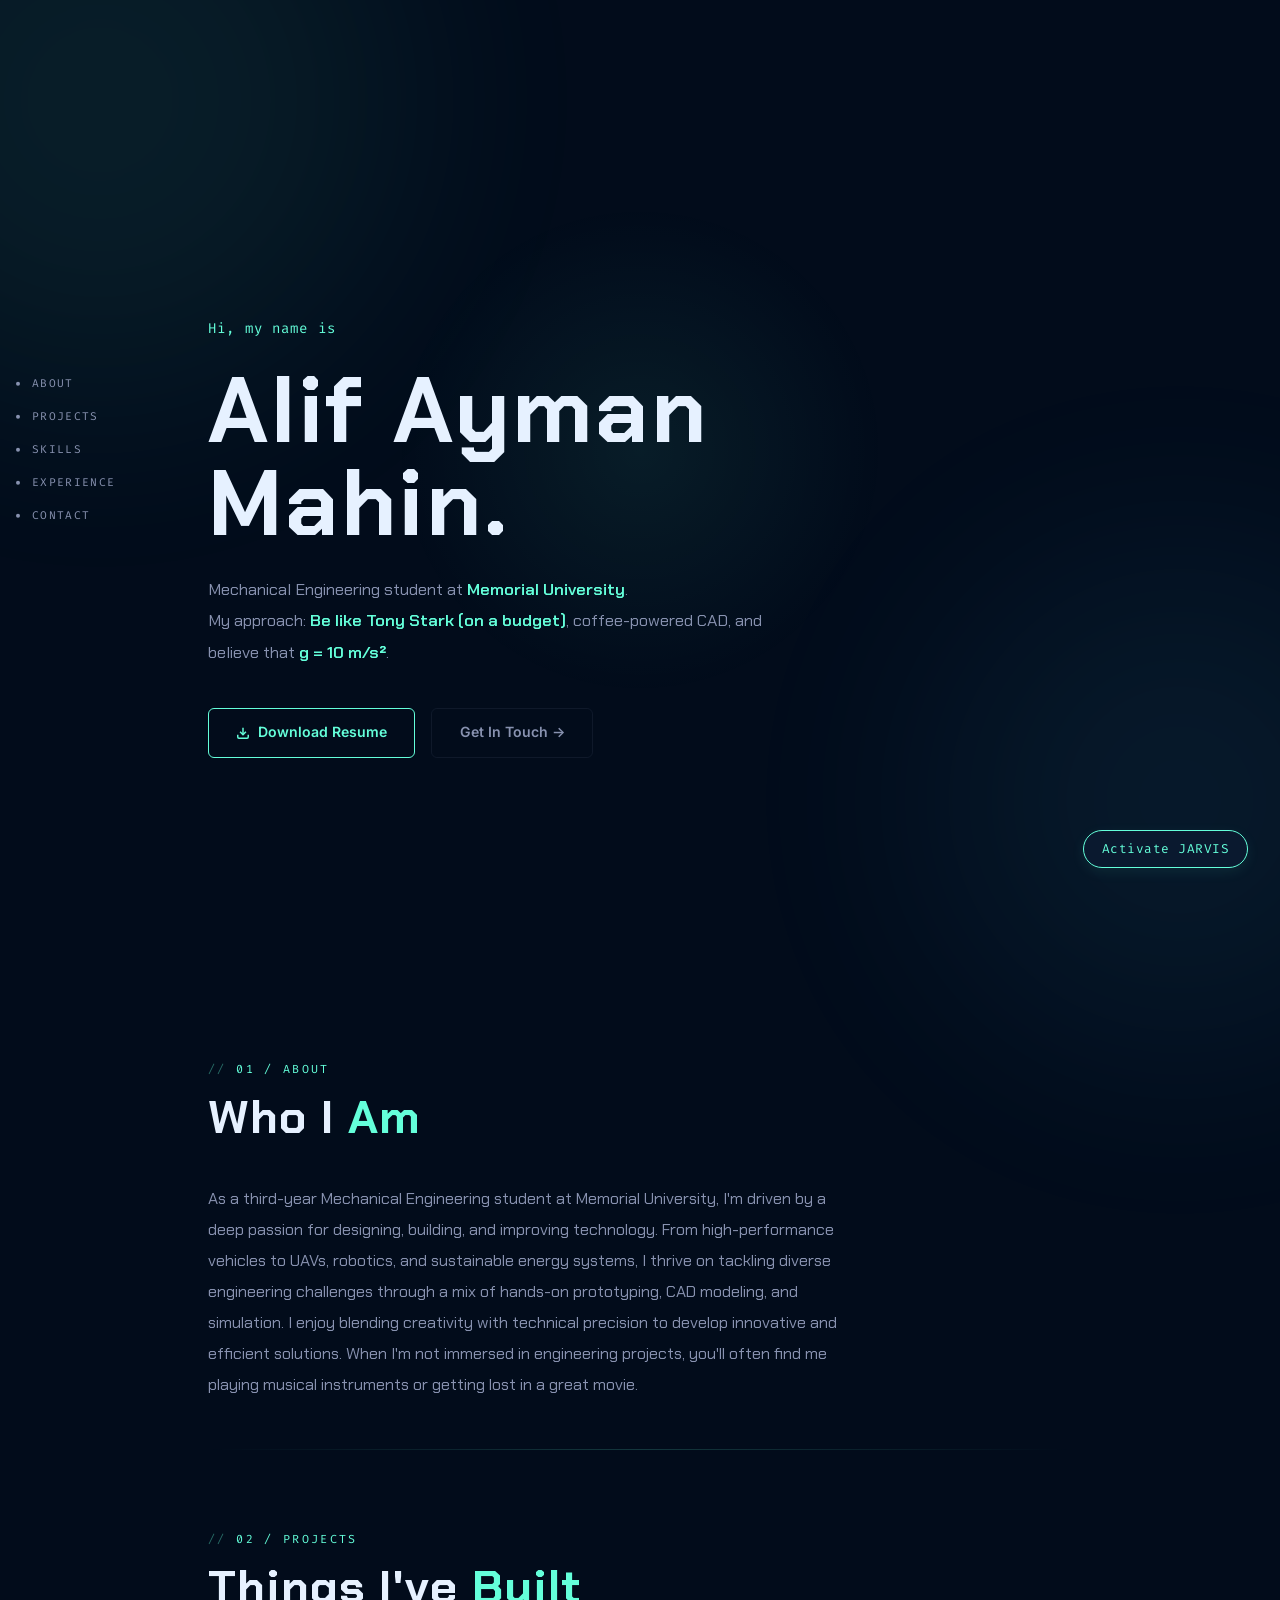
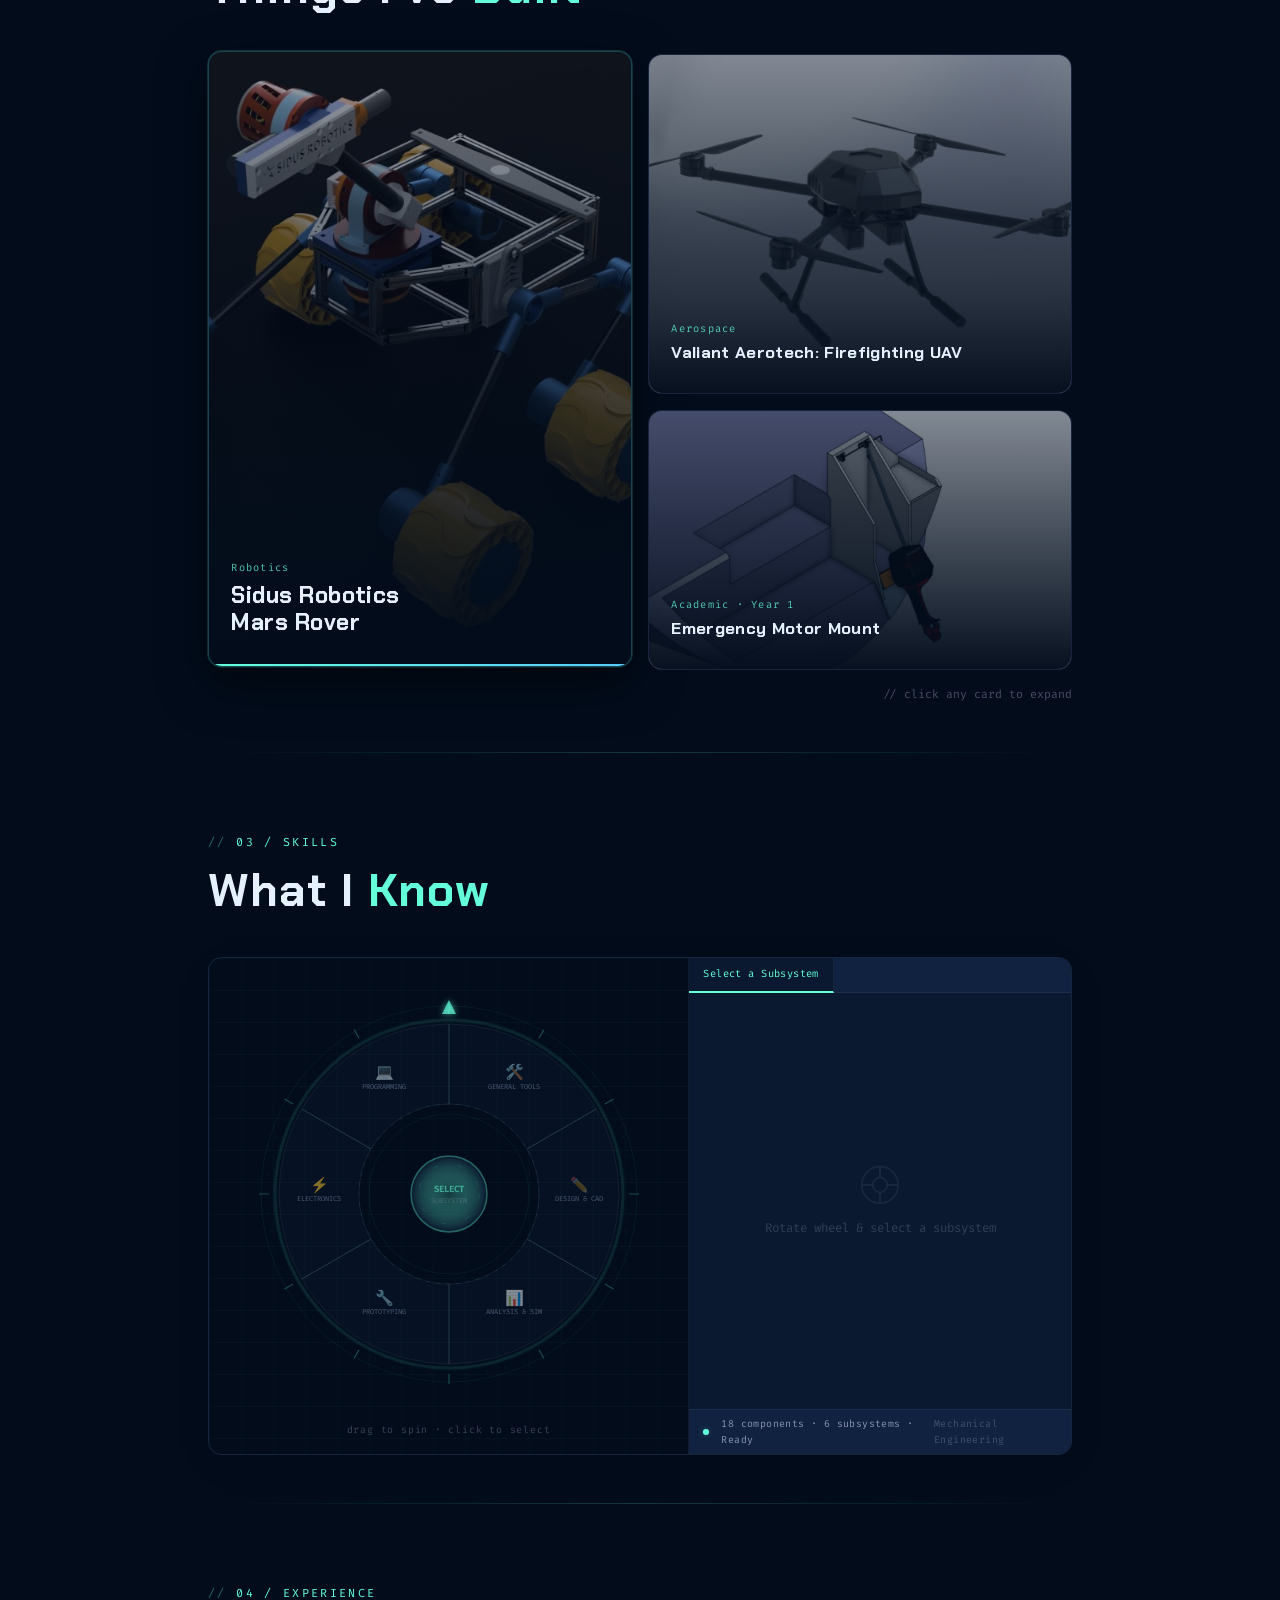
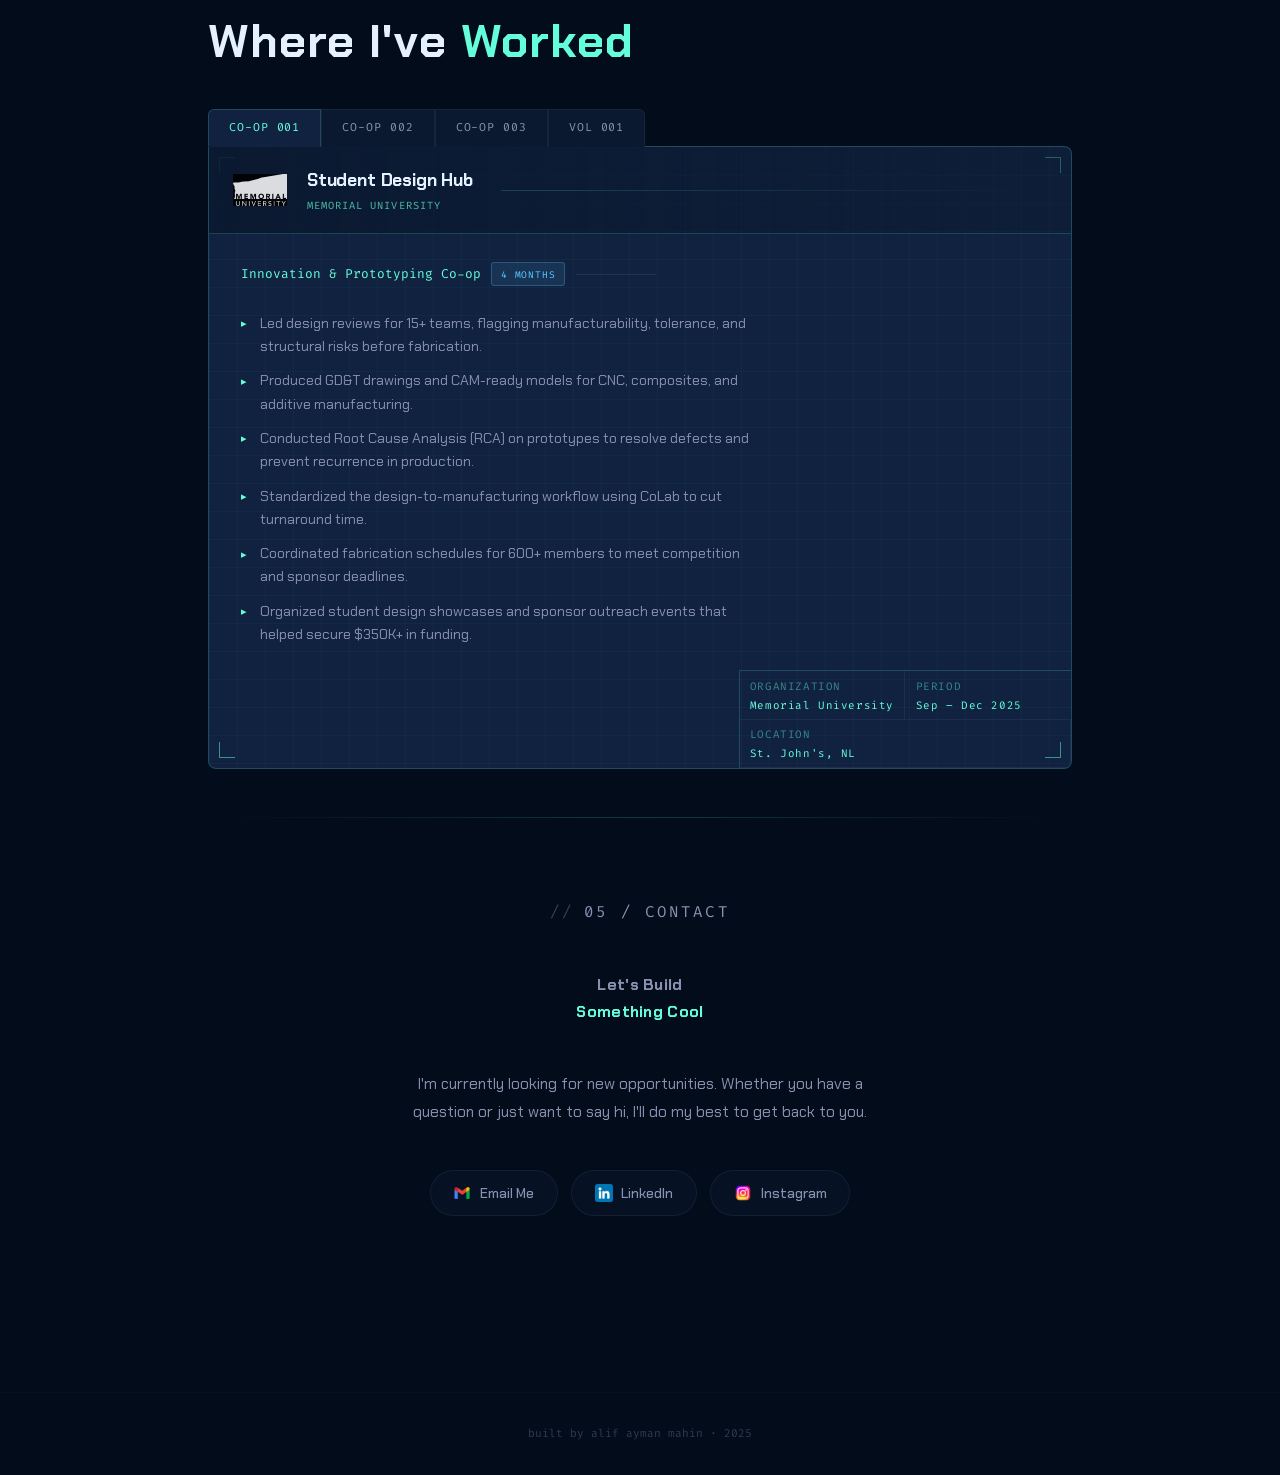
==== commit 85242dca: "s" ====
--- a/index.html
+++ b/index.html
@@ -359,6 +359,7 @@
   font-size:.62rem;color:var(--muted);letter-spacing:.04em;flex-shrink:0;
 }
 .ji-status-dot{width:6px;height:6px;border-radius:50%;background:var(--accent);box-shadow:0 0 5px var(--glow);flex-shrink:0;}
+.ji-mobile-grid{display:none;}
 
 @media(max-width:720px){
   .jarvis-skill-inner{grid-template-columns:1fr;grid-template-rows:380px 1fr;}
@@ -508,7 +509,6 @@
 .jarvis-overlay-text{text-align:center;white-space:pre-wrap;padding:2rem;line-height:1.8;}
 
 .footer-line{text-align:center;padding:2rem;font-family:'Fira Code',monospace;font-size:.7rem;color:var(--muted);opacity:.35;border-top:1px solid var(--border2);}
-.ji-mobile-grid{display:none;}
 </style>
 </head>
 <body>
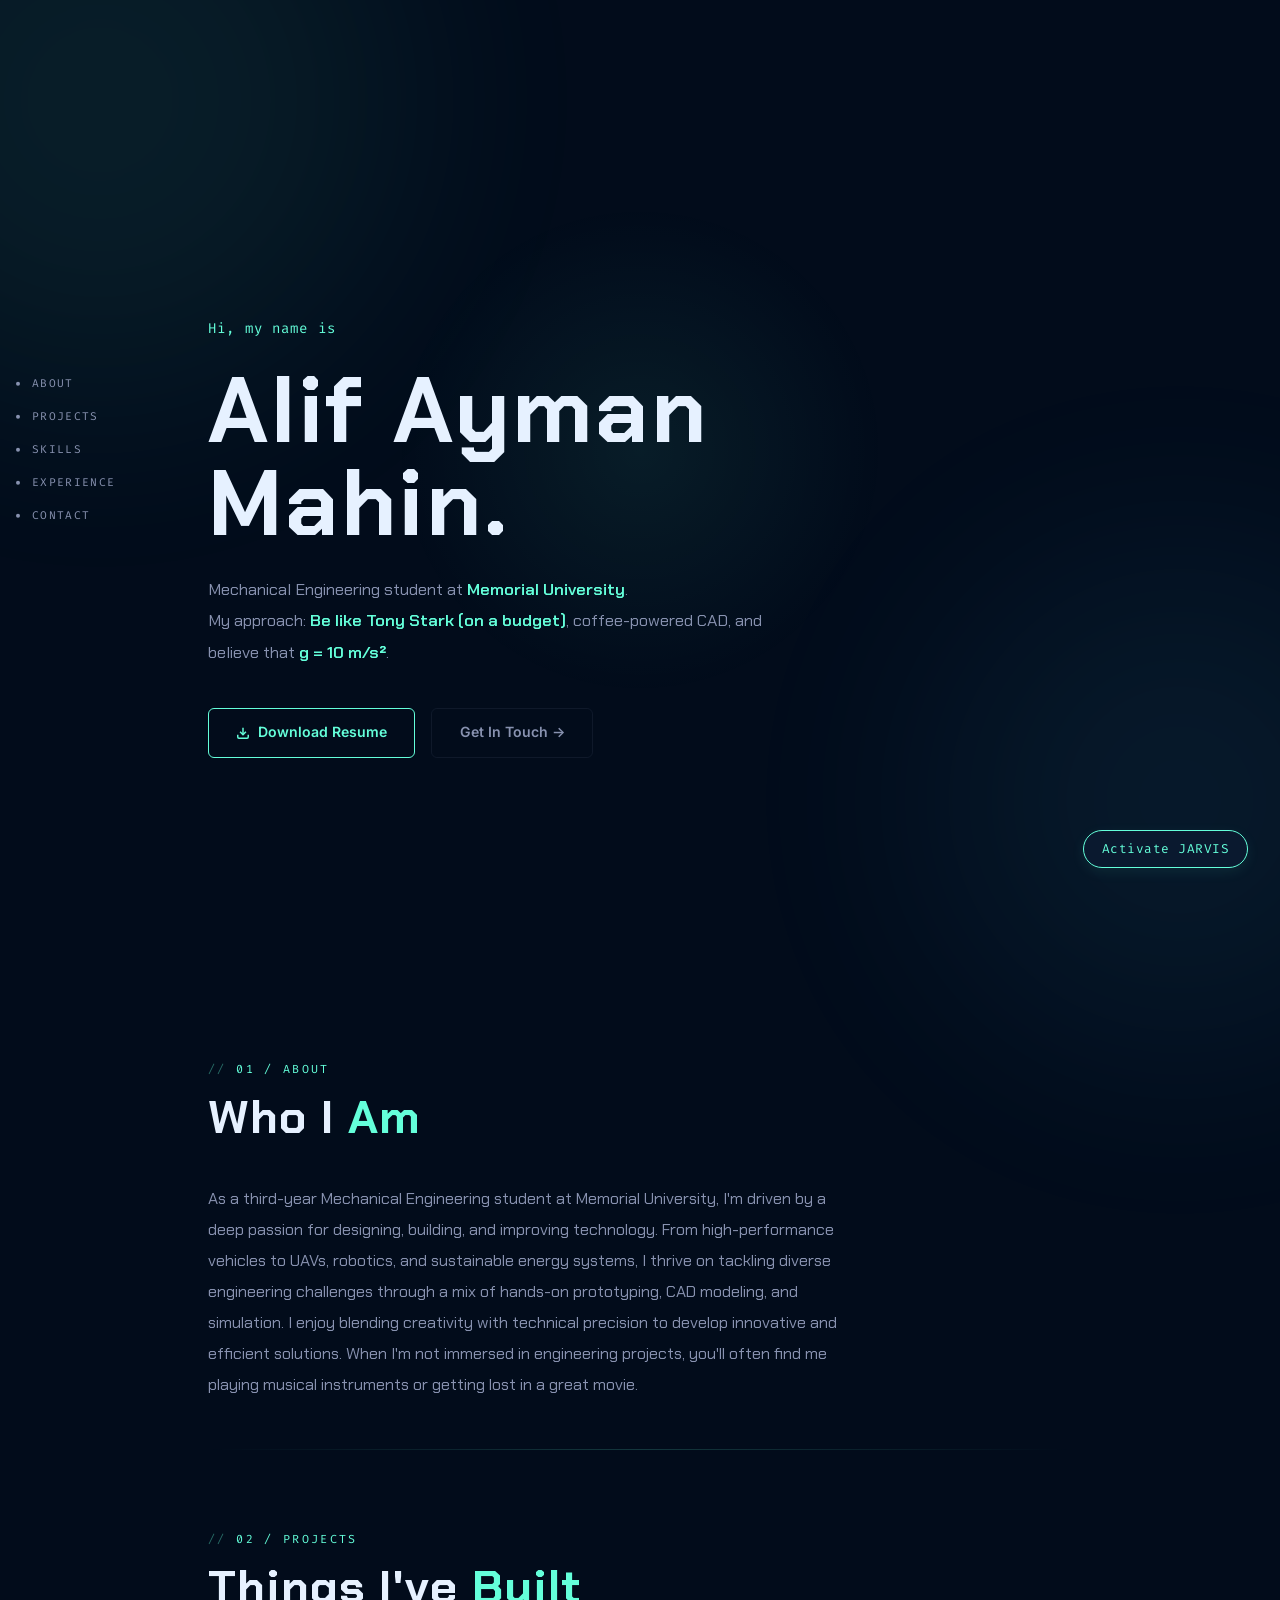
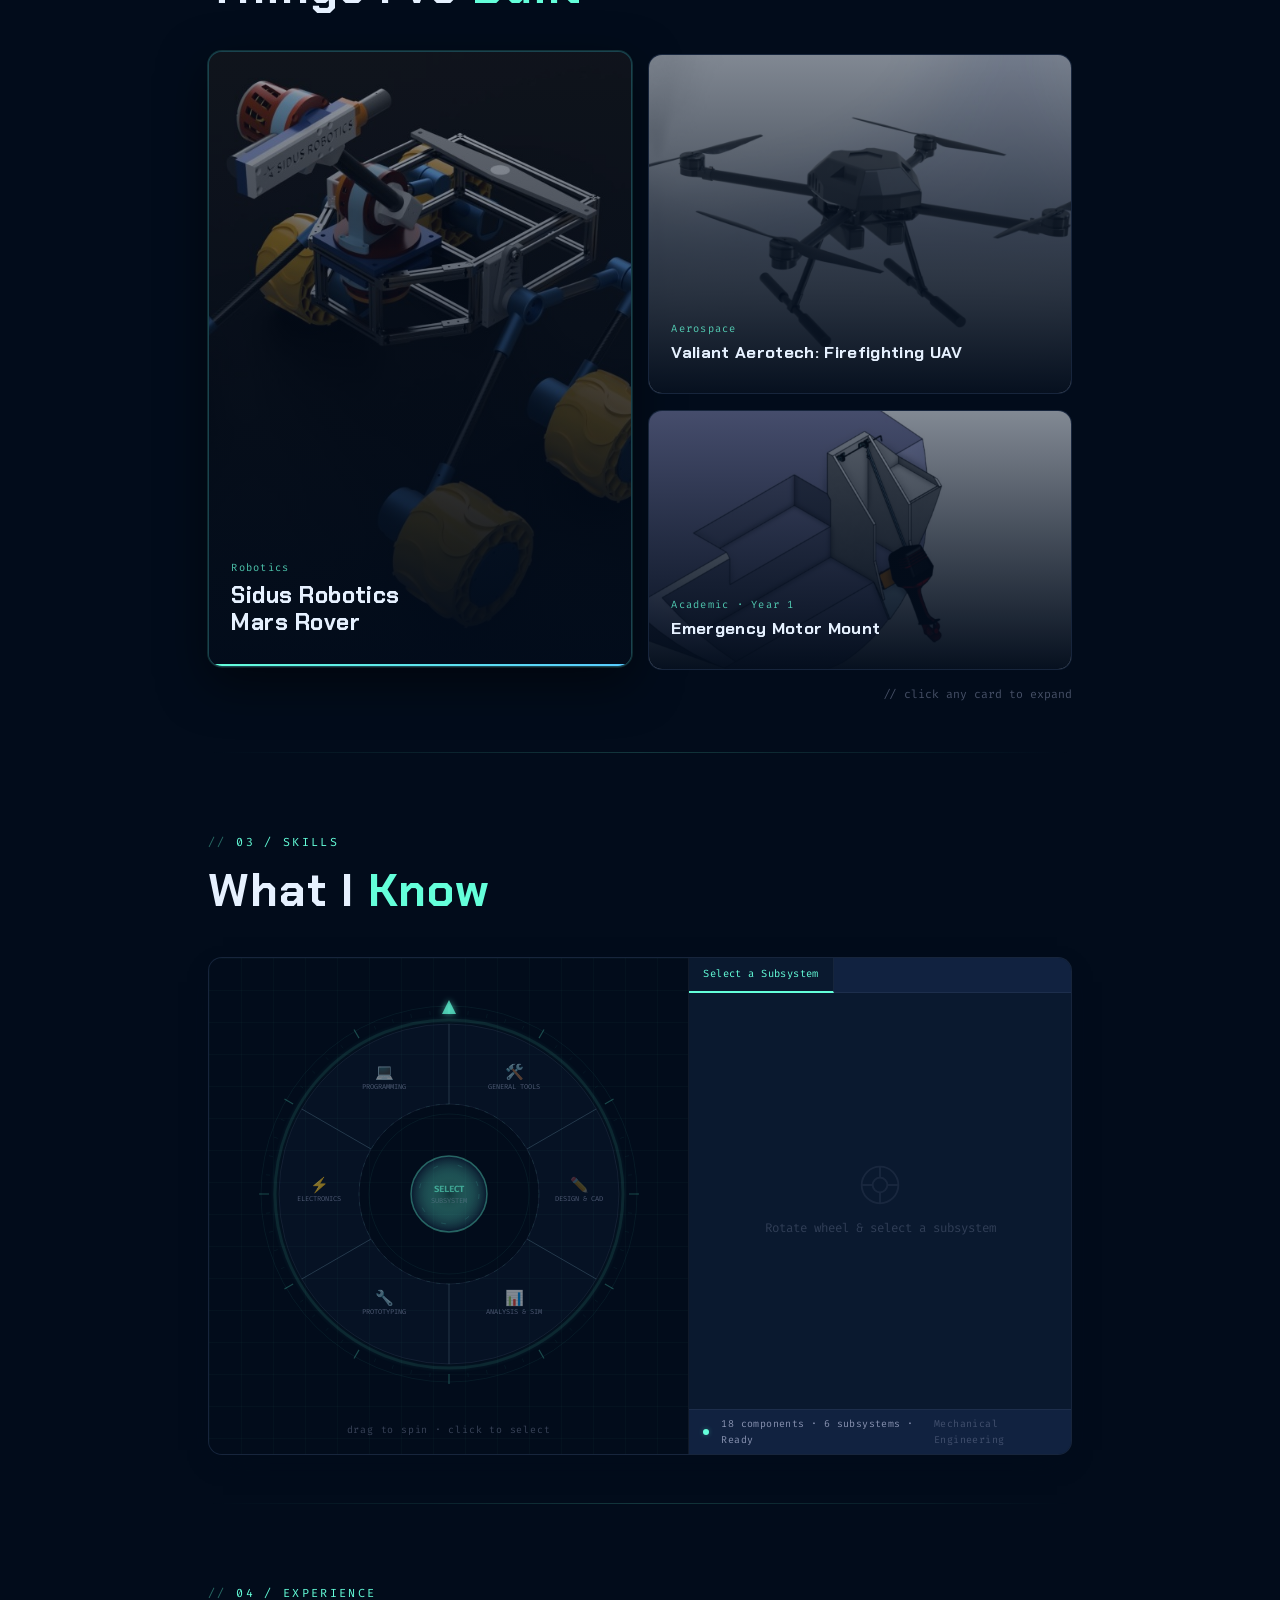
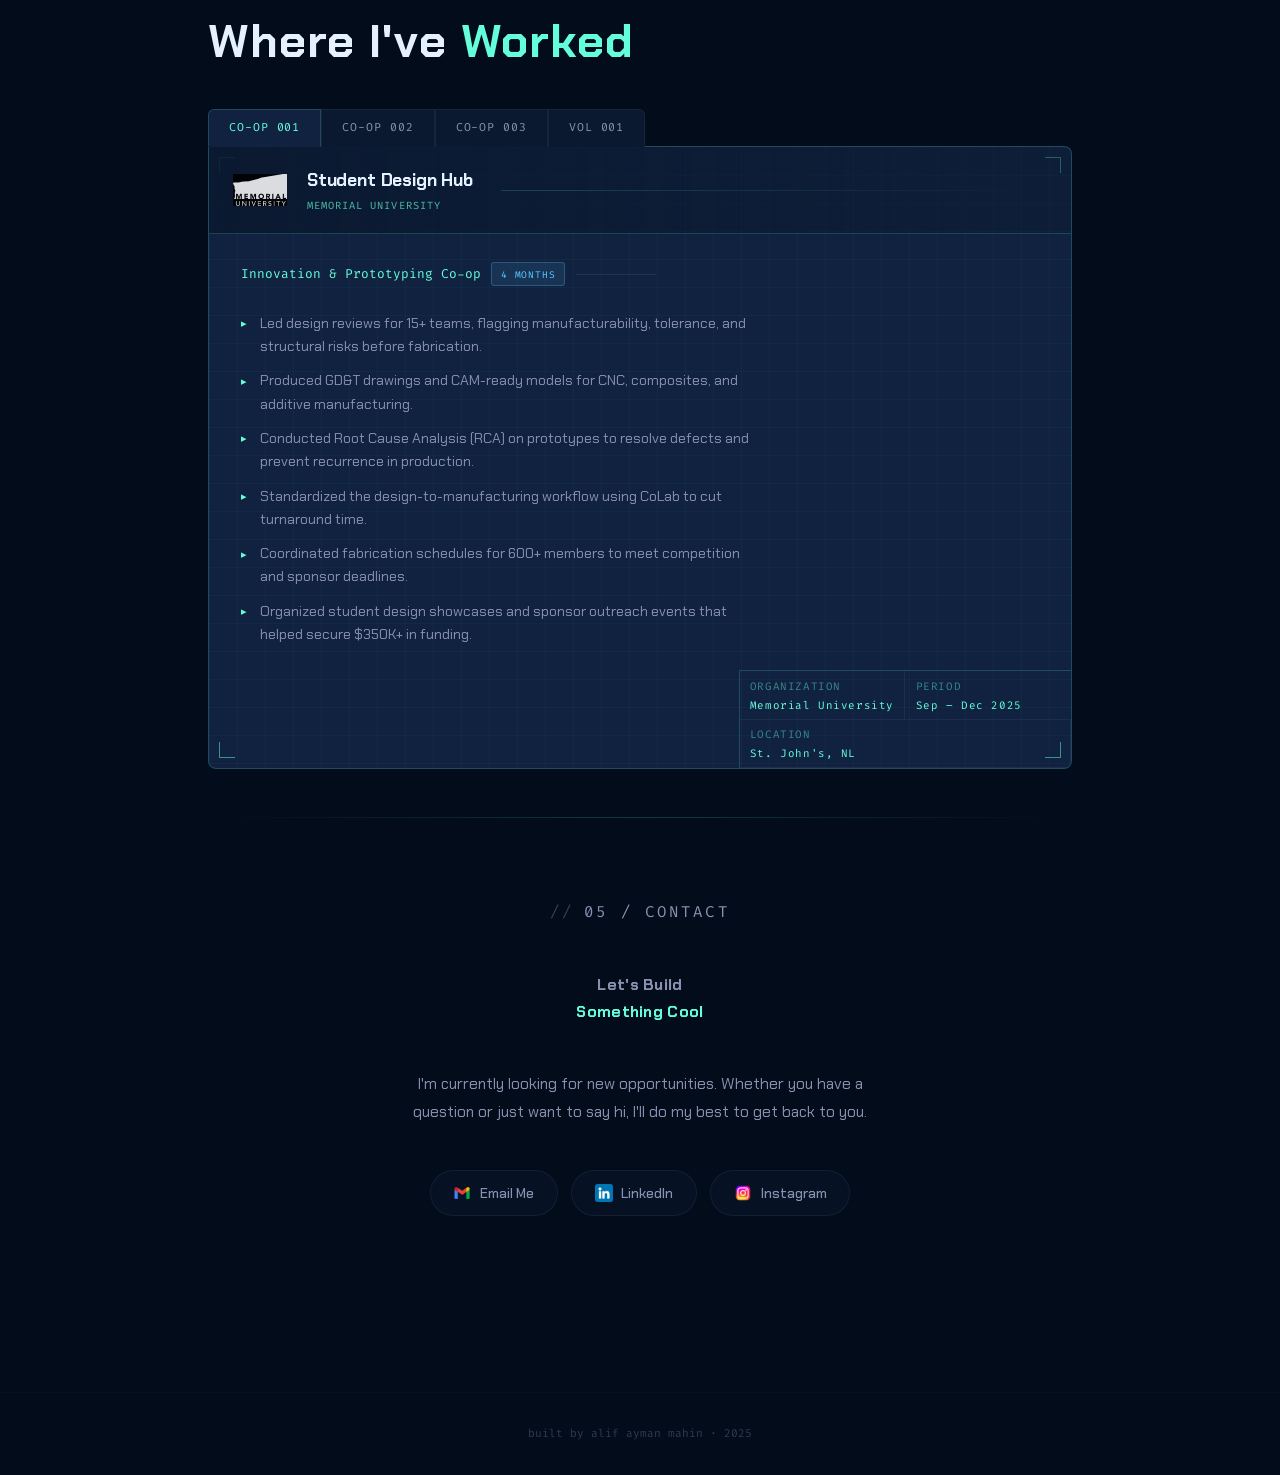
==== commit bb4797da: "ss" ====
--- a/index.html
+++ b/index.html
@@ -397,6 +397,201 @@
   /* Contact links stack */
   .contact-links{flex-direction:column;align-items:center;gap:1rem;}
   .contact-links .btn-outline{width:100%;max-width:320px;justify-content:center;}
+}
+
+
+/* ═══════════════════════════════════════════════════
+   OPTION E — DEDICATED MOBILE SKILLS VIEW
+   Replaces .jarvis-skill-inner on screens ≤ 600px.
+   Desktop never sees any of this.
+═══════════════════════════════════════════════════ */
+.jarvis-mobile-view{display:none;}   /* hidden on all viewports by default */
+
+@media(max-width:600px){
+
+  /* ── kill the desktop two-col layout ── */
+  .jarvis-skill-inner{display:none!important;}
+
+  /* ── outer shell ── */
+  .jarvis-mobile-view{
+    display:flex;flex-direction:column;
+    background:var(--bg2);
+    border:1px solid var(--border2);
+    border-radius:14px;
+    overflow:hidden;
+    box-shadow:var(--shadow);
+  }
+
+  /* ════════════════ CATEGORY STRIP ════════════════ */
+  .jm-strip{
+    display:flex;overflow-x:auto;
+    background:var(--bg3);
+    border-bottom:1px solid var(--border2);
+    scrollbar-width:none;-webkit-overflow-scrolling:touch;
+  }
+  .jm-strip::-webkit-scrollbar{display:none;}
+
+  .jm-pill{
+    display:flex;flex-direction:column;align-items:center;gap:.28rem;
+    padding:.8rem 1rem;
+    border:none;border-bottom:2.5px solid transparent;
+    background:none;cursor:pointer;white-space:nowrap;flex-shrink:0;
+    transition:border-color .22s,background .22s;
+    -webkit-tap-highlight-color:transparent;font-family:inherit;
+  }
+  .jm-pill:active{background:rgba(0,0,0,.14);}
+  .jm-pill.active{
+    border-bottom-color:var(--jm-color);
+    background:rgba(0,0,0,.13);
+  }
+  .jm-pill-icon{font-size:1.25rem;line-height:1;}
+  .jm-pill-label{
+    font-family:'Fira Code',monospace;font-size:.52rem;
+    letter-spacing:.05em;color:var(--muted);
+    text-transform:uppercase;transition:color .22s;
+  }
+  .jm-pill.active .jm-pill-label{color:var(--jm-color);}
+
+  /* ════════════════ CATEGORY HEADER ════════════════ */
+  .jm-cat-hdr{
+    display:flex;align-items:center;gap:.9rem;
+    padding:1rem 1.2rem .85rem;
+    border-bottom:1px solid var(--border2);
+    background:var(--bg2);flex-shrink:0;
+  }
+  .jm-cat-hdr-icon{
+    width:42px;height:42px;border-radius:10px;
+    background:var(--accent-dim);
+    border:1px solid var(--border);
+    display:flex;align-items:center;justify-content:center;
+    font-size:1.35rem;flex-shrink:0;
+    transition:border-color .3s,background .3s;
+  }
+  .jm-cat-hdr-name{
+    font-family:'Chakra Petch',sans-serif;
+    font-size:1.1rem;font-weight:800;
+    color:var(--fg);letter-spacing:-.01em;line-height:1.15;
+  }
+  .jm-cat-hdr-count{
+    font-family:'Fira Code',monospace;
+    font-size:.6rem;color:var(--muted);opacity:.6;margin-top:.2rem;
+  }
+
+  /* ════════════════ SKILL CARDS AREA ════════════════ */
+  .jm-cards{
+    display:flex;flex-direction:column;
+    overflow-y:auto;
+  }
+  .jm-cards::-webkit-scrollbar{width:3px;}
+  .jm-cards::-webkit-scrollbar-thumb{background:var(--border);border-radius:2px;}
+
+  /* ── individual card ── */
+  .jm-card{
+    border-bottom:1px solid var(--border2);
+    background:var(--bg2);overflow:hidden;
+    opacity:0;animation:jmCardIn .3s cubic-bezier(.25,.8,.25,1) both;
+    transition:background .18s;
+  }
+  .jm-card:last-child{border-bottom:none;}
+  .jm-card:active{background:var(--bg3);}
+
+  @keyframes jmCardIn{
+    from{opacity:0;transform:translateY(12px);}
+    to{opacity:1;transform:translateY(0);}
+  }
+
+  /* ── image viewport ── */
+  .jm-card-img-wrap{
+    position:relative;width:100%;height:190px;
+    overflow:hidden;background:var(--bg3);
+  }
+  /* CAD corner brackets */
+  .jm-card-img-wrap::before,.jm-card-img-wrap::after{
+    content:'';position:absolute;width:14px;height:14px;z-index:3;
+    border-color:var(--accent);border-style:solid;opacity:.5;
+  }
+  .jm-card-img-wrap::before{top:8px;left:8px;border-width:1.5px 0 0 1.5px;}
+  .jm-card-img-wrap::after{bottom:8px;right:8px;border-width:0 1.5px 1.5px 0;}
+  .jm-img-corner-tr,.jm-img-corner-bl{
+    position:absolute;width:14px;height:14px;z-index:3;
+    border-color:var(--accent);border-style:solid;opacity:.5;
+  }
+  .jm-img-corner-tr{top:8px;right:8px;border-width:1.5px 1.5px 0 0;}
+  .jm-img-corner-bl{bottom:8px;left:8px;border-width:0 0 1.5px 1.5px;}
+
+  .jm-card-img{width:100%;height:100%;object-fit:cover;display:block;}
+  .jm-card-scanline{
+    position:absolute;inset:0;pointer-events:none;z-index:2;
+    background:repeating-linear-gradient(0deg,transparent,transparent 3px,rgba(0,0,0,.06) 3px,rgba(0,0,0,.06) 4px);
+  }
+  .jm-card-img-tag{
+    position:absolute;bottom:.5rem;left:.6rem;z-index:4;
+    font-family:'Fira Code',monospace;font-size:.55rem;
+    color:var(--accent2);opacity:.55;letter-spacing:.06em;
+  }
+  .jm-card-img-gradient{
+    position:absolute;inset:0;z-index:1;
+    background:linear-gradient(to top,rgba(10,25,47,.75) 0%,transparent 45%);
+  }
+
+  /* placeholder for code: images and missing images */
+  .jm-code-preview{
+    width:100%;height:100%;background:var(--bg);
+    display:flex;align-items:center;justify-content:center;
+    font-family:'Fira Code',monospace;font-size:1.1rem;
+    color:var(--accent);opacity:.25;letter-spacing:.12em;
+  }
+
+  /* ── card body ── */
+  .jm-card-body{
+    padding:.9rem 1.1rem .85rem;
+    display:flex;flex-direction:column;gap:.5rem;
+  }
+  .jm-card-top{display:flex;align-items:center;gap:.7rem;}
+  .jm-card-logo{
+    width:32px;height:32px;border-radius:7px;
+    background:var(--accent-dim);border:1px solid var(--border);
+    display:flex;align-items:center;justify-content:center;
+    overflow:hidden;padding:5px;flex-shrink:0;
+  }
+  .jm-card-logo img{width:100%;height:100%;object-fit:contain;}
+  .jm-card-logo.monogram{
+    font-family:'Fira Code',monospace;font-size:.55rem;
+    font-weight:700;color:var(--accent);padding:2px;
+    text-align:center;line-height:1.1;
+  }
+  .jm-card-name{
+    font-family:'Chakra Petch',sans-serif;font-size:.95rem;
+    font-weight:700;color:var(--fg);flex:1;letter-spacing:.01em;
+  }
+  .jm-card-type{
+    font-family:'Fira Code',monospace;font-size:.6rem;
+    color:var(--accent);background:var(--accent-dim);
+    border:1px solid var(--border);padding:.15rem .45rem;
+    border-radius:4px;letter-spacing:.04em;white-space:nowrap;flex-shrink:0;
+  }
+  .jm-card-desc{
+    font-size:.84rem;color:var(--muted);line-height:1.65;
+  }
+  .jm-card-footer{
+    display:flex;align-items:center;gap:.4rem;
+    font-family:'Fira Code',monospace;font-size:.58rem;
+    color:var(--accent);opacity:.5;letter-spacing:.04em;margin-top:.1rem;
+  }
+  .jm-card-footer::before{content:'⬡';font-size:.5rem;}
+
+  /* ════════════════ STATUS BAR ════════════════ */
+  .jm-statusbar{
+    display:flex;align-items:center;gap:.75rem;
+    padding:.4rem .9rem;
+    background:var(--bg3);border-top:1px solid var(--border2);
+    font-family:'Fira Code',monospace;font-size:.62rem;
+    color:var(--muted);letter-spacing:.04em;flex-shrink:0;
+  }
+  .jm-status-dot{
+    width:6px;height:6px;border-radius:50%;
+    background:var(--accent);box-shadow:0 0 5px var(--glow);flex-shrink:0;
+  }
 }
 
 
@@ -666,6 +861,37 @@
       </div>
 
     </div>
+
+    <!-- ═══ OPTION E: DEDICATED MOBILE VIEW ═══
+         Rendered instead of .jarvis-skill-inner on ≤600px.
+         JS populates .jm-strip (pills) and .jm-cards (skill cards).
+    ════════════════════════════════════════════ -->
+    <div class="jarvis-mobile-view" id="jarvisMobileView">
+
+      <!-- horizontal category pill strip -->
+      <div class="jm-strip" id="jmStrip"></div>
+
+      <!-- selected category header -->
+      <div class="jm-cat-hdr" id="jmCatHdr">
+        <div class="jm-cat-hdr-icon" id="jmCatIcon"></div>
+        <div>
+          <div class="jm-cat-hdr-name" id="jmCatName"> </div>
+          <div class="jm-cat-hdr-count" id="jmCatCount"> </div>
+        </div>
+      </div>
+
+      <!-- skill detail cards -->
+      <div class="jm-cards" id="jmCards"></div>
+
+      <!-- statusbar -->
+      <div class="jm-statusbar">
+        <div class="jm-status-dot"></div>
+        <span id="jmStatus">18 components · 6 subsystems · Ready</span>
+        <span style="margin-left:auto;opacity:.4;">Mechanical Engineering</span>
+      </div>
+
+    </div><!-- /jarvis-mobile-view -->
+
   </div>
 </section>
 
@@ -1548,9 +1774,9 @@
   }
 
   /* ── expose for project tag navigation ── */
-  window._openSkillCat = function(i){ activeCat = i; openCat(i); syncMobBtns(i); };
-
-  /* ── mobile tap grid ── */
+  window._openSkillCat = function(i){ activeCat = i; openCat(i); syncMobBtns(i); renderMobileSkills(i); };
+
+  /* ── mobile tap grid (legacy, used at 720px–600px) ── */
   function syncMobBtns(i){
     document.querySelectorAll('.ji-mob-btn').forEach((b,bi) => b.classList.toggle('active', bi === i));
   }
@@ -1570,6 +1796,116 @@
       mg.appendChild(btn);
     });
   })();
+
+  /* ══════════════════════════════════════════════════════
+     OPTION E — DEDICATED MOBILE VIEW
+     Full-width category pills + prominent skill image cards.
+     Renders instead of .jarvis-skill-inner at ≤600px.
+  ══════════════════════════════════════════════════════ */
+  function syncMobPills(i){
+    document.querySelectorAll('.jm-pill').forEach((p,pi)=>p.classList.toggle('active',pi===i));
+    const active=document.querySelectorAll('.jm-pill')[i];
+    if(active) active.scrollIntoView({behavior:'smooth',block:'nearest',inline:'center'});
+  }
+
+  function renderMobileSkills(catIdx){
+    const cat=CATS[catIdx];
+    if(!cat) return;
+
+    /* header */
+    const hdrIcon =document.getElementById('jmCatIcon');
+    if(hdrIcon){
+      hdrIcon.textContent=cat.icon;
+      hdrIcon.style.borderColor=cat.color;
+      hdrIcon.style.background=cat.color+'18';
+    }
+    const hdrName =document.getElementById('jmCatName');
+    const hdrCount=document.getElementById('jmCatCount');
+    const status  =document.getElementById('jmStatus');
+    if(hdrName)  hdrName.textContent=cat.label;
+    if(hdrCount) hdrCount.textContent=cat.skills.length+' components';
+    if(status)   status.textContent=cat.label+' · '+cat.skills.length+' components · Active';
+
+    /* cards */
+    const deck=document.getElementById('jmCards');
+    if(!deck) return;
+    deck.innerHTML='';
+
+    cat.skills.forEach((sk,si)=>{
+      const hasImg = sk.img && !sk.img.startsWith('code:');
+      const isCode = sk.img && sk.img.startsWith('code:');
+      const codeLang = isCode ? sk.img.split(':')[1].toUpperCase() : '';
+
+      const card=document.createElement('div');
+      card.className='jm-card';
+      card.style.animationDelay=(si*70)+'ms';
+
+      let imgHtml='';
+      if(hasImg){
+        imgHtml=`<img class="jm-card-img" src="${sk.img}" alt="${sk.name}" loading="lazy">`;
+      } else if(isCode){
+        imgHtml=`<div class="jm-code-preview">&lt;${codeLang}/&gt;</div>`;
+      } else {
+        imgHtml=`<div class="jm-code-preview" style="opacity:.13;font-size:.85rem;">${sk.name.toUpperCase()}</div>`;
+      }
+
+      const fb=(sk.name.slice(0,2)).toUpperCase();
+      card.innerHTML=`
+        <div class="jm-card-img-wrap">
+          <span class="jm-img-corner-tr"></span>
+          <span class="jm-img-corner-bl"></span>
+          ${imgHtml}
+          <div class="jm-card-img-gradient"></div>
+          <div class="jm-card-scanline"></div>
+          <div class="jm-card-img-tag">${sk.name.toUpperCase()} ${sk.type}</div>
+        </div>
+        <div class="jm-card-body">
+          <div class="jm-card-top">
+            <div class="jm-card-logo">
+              <img src="${sk.logo.url}" alt="${sk.name}" data-fb="${fb}">
+            </div>
+            <div class="jm-card-name">${sk.name}</div>
+            <div class="jm-card-type">${sk.type}</div>
+          </div>
+          <div class="jm-card-desc">${sk.desc}</div>
+          <div class="jm-card-footer">${sk.type} · Component loaded</div>
+        </div>`;
+
+      /* logo fallback */
+      card.querySelector('.jm-card-logo img').addEventListener('error',function(){
+        const w=this.parentNode; if(!w) return;
+        w.textContent=this.getAttribute('data-fb')||'?';
+        w.classList.add('monogram');
+      });
+
+      deck.appendChild(card);
+    });
+
+    syncMobPills(catIdx);
+  }
+
+  /* build pill strip */
+  (function buildMobileView(){
+    const strip=document.getElementById('jmStrip');
+    if(!strip) return;
+    CATS.forEach((cat,i)=>{
+      const pill=document.createElement('button');
+      pill.className='jm-pill';
+      pill.type='button';
+      pill.style.setProperty('--jm-color',cat.color);
+      pill.innerHTML=`<span class="jm-pill-icon">${cat.icon}</span><span class="jm-pill-label">${cat.label}</span>`;
+      pill.addEventListener('click',()=>{
+        activeCat=i;
+        openCat(i);      /* keeps desktop info-panel in sync */
+        syncMobBtns(i);  /* keeps legacy mobile grid in sync */
+        renderMobileSkills(i);
+      });
+      strip.appendChild(pill);
+    });
+    /* auto-open first category */
+    setTimeout(()=>renderMobileSkills(0),130);
+  })();
+
 })();
 
 
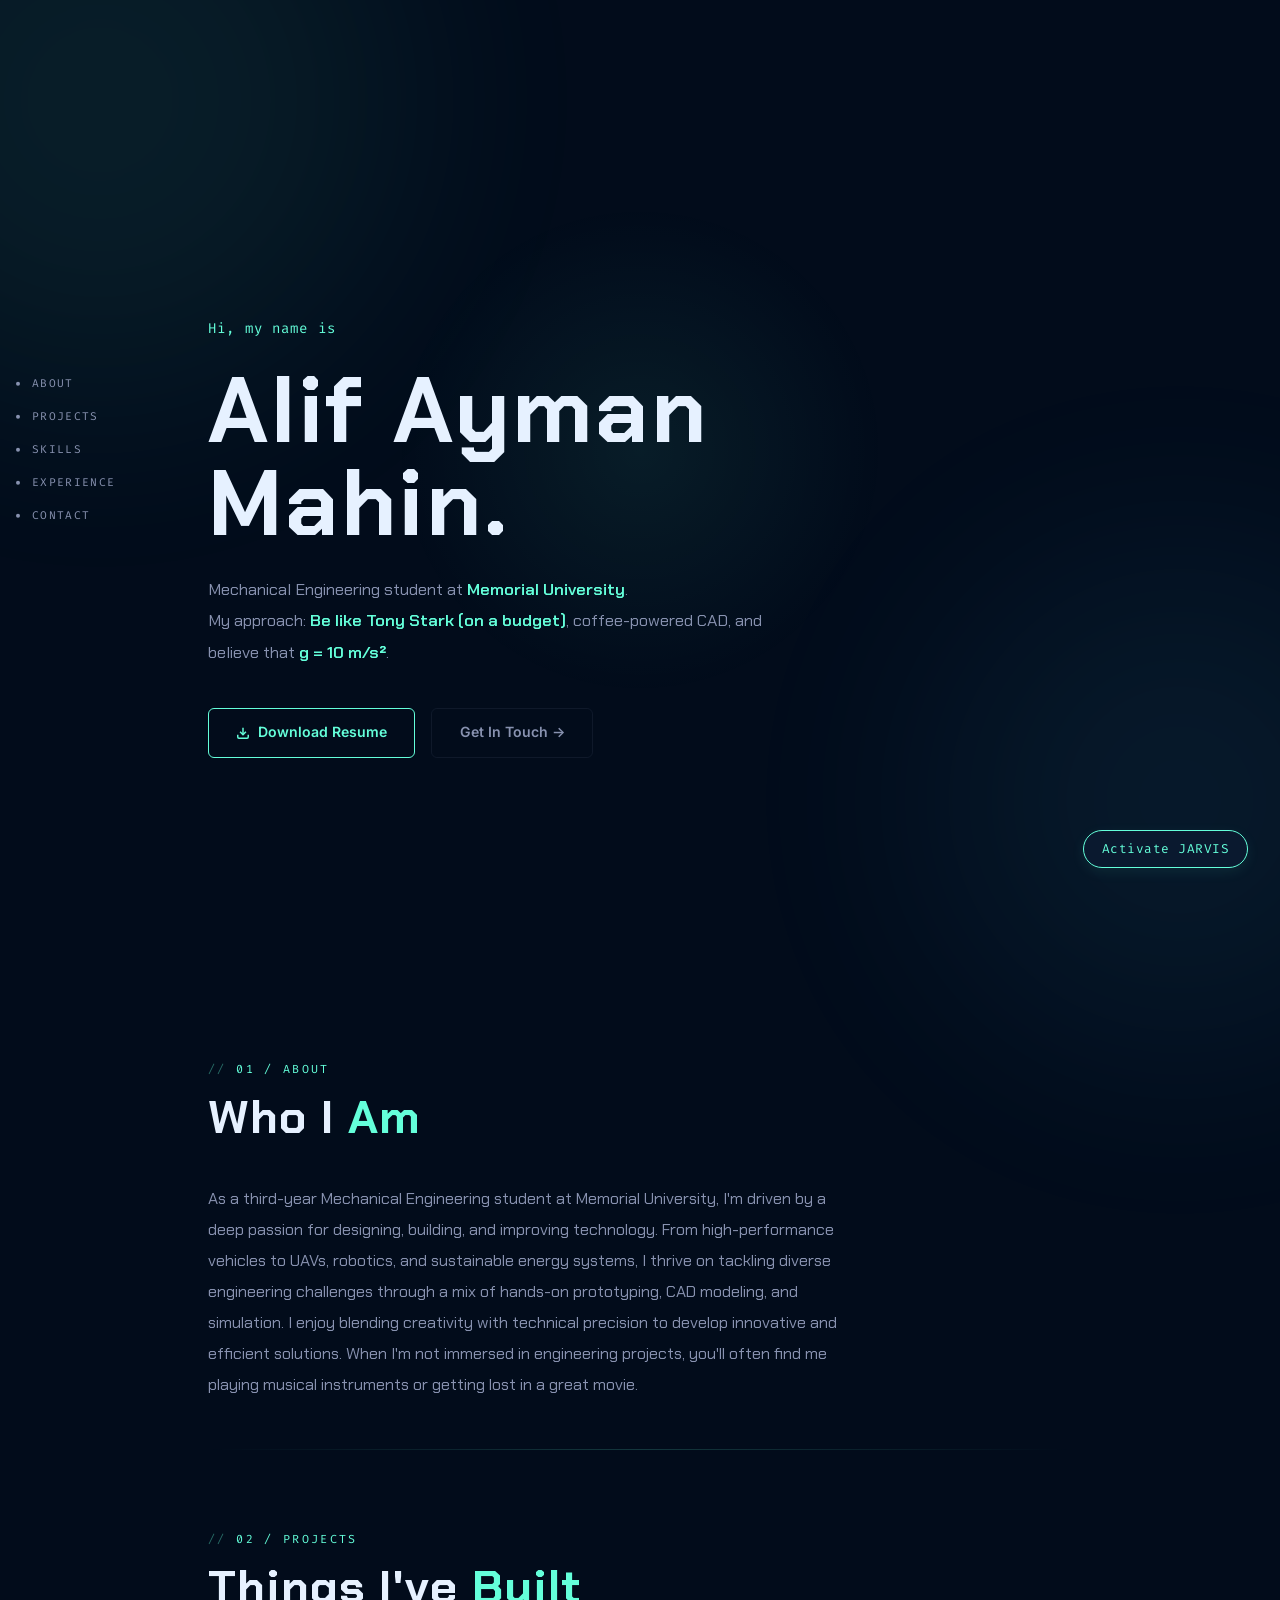
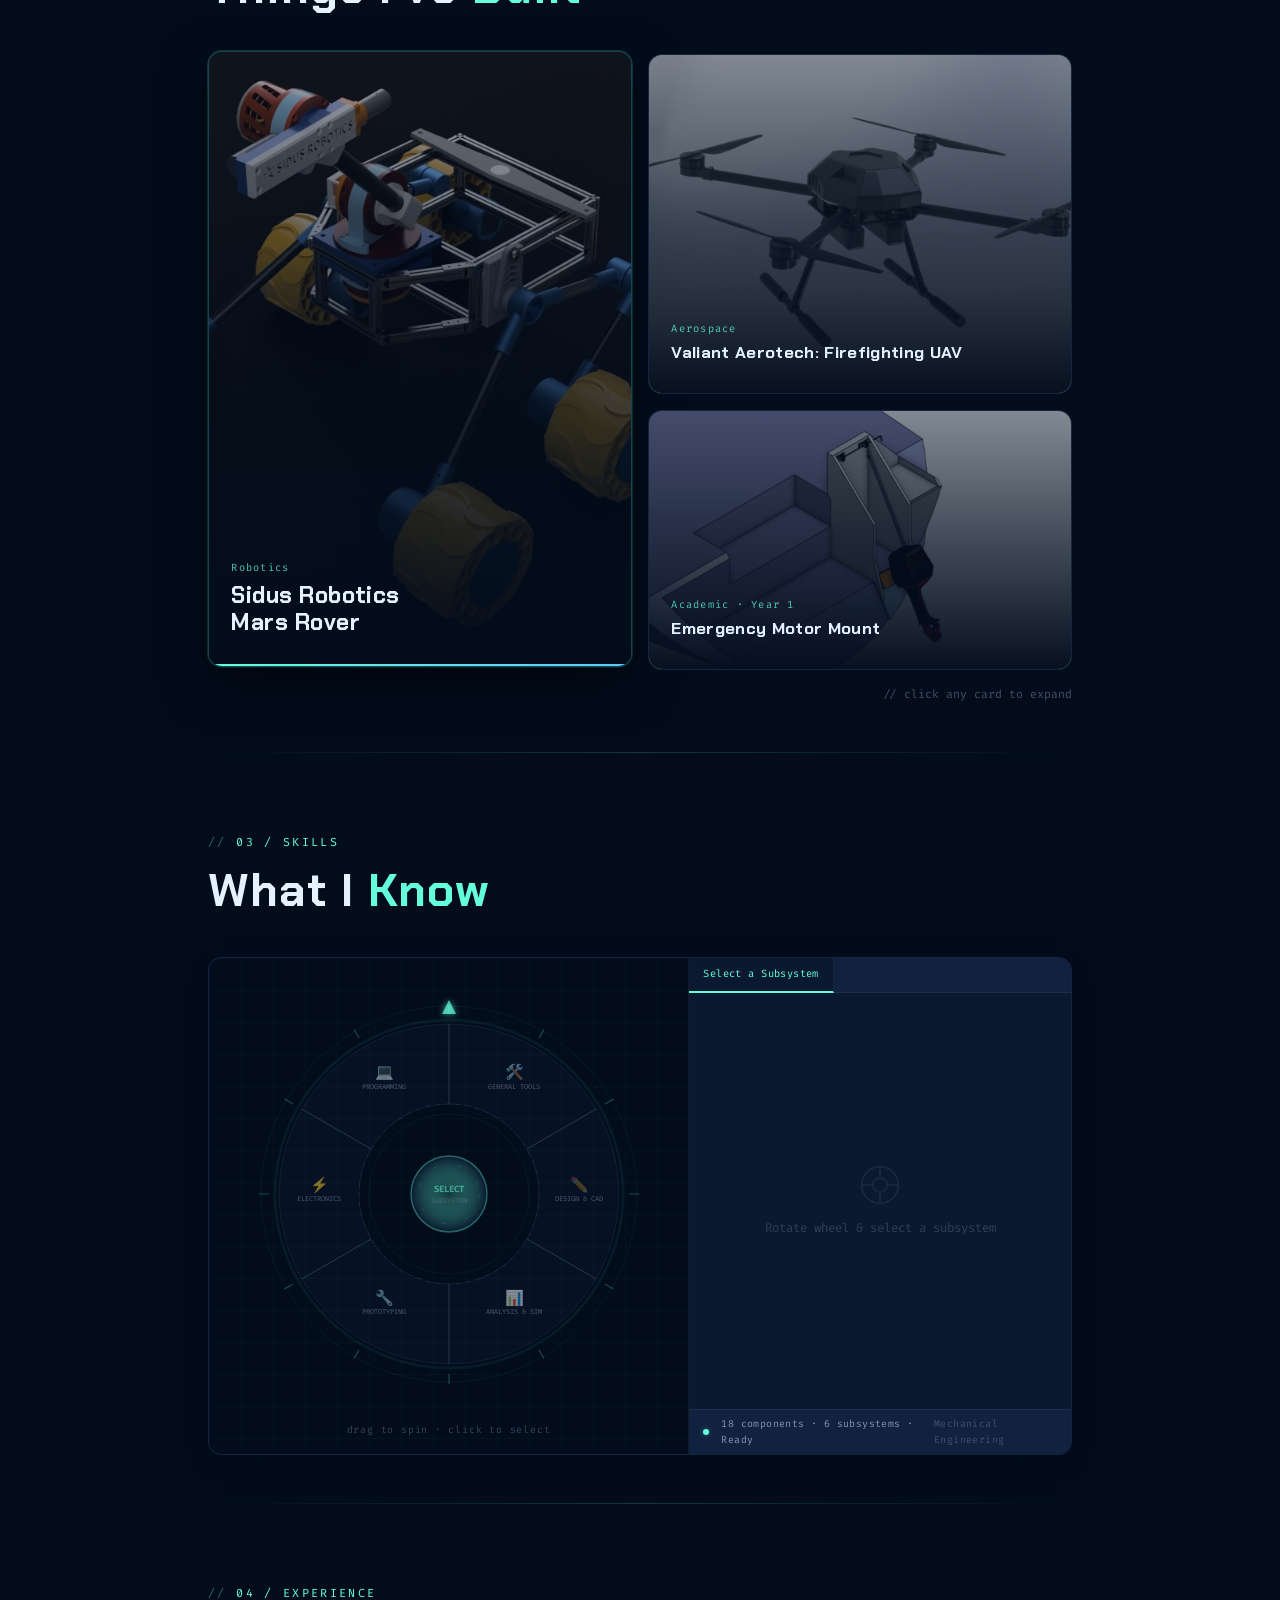
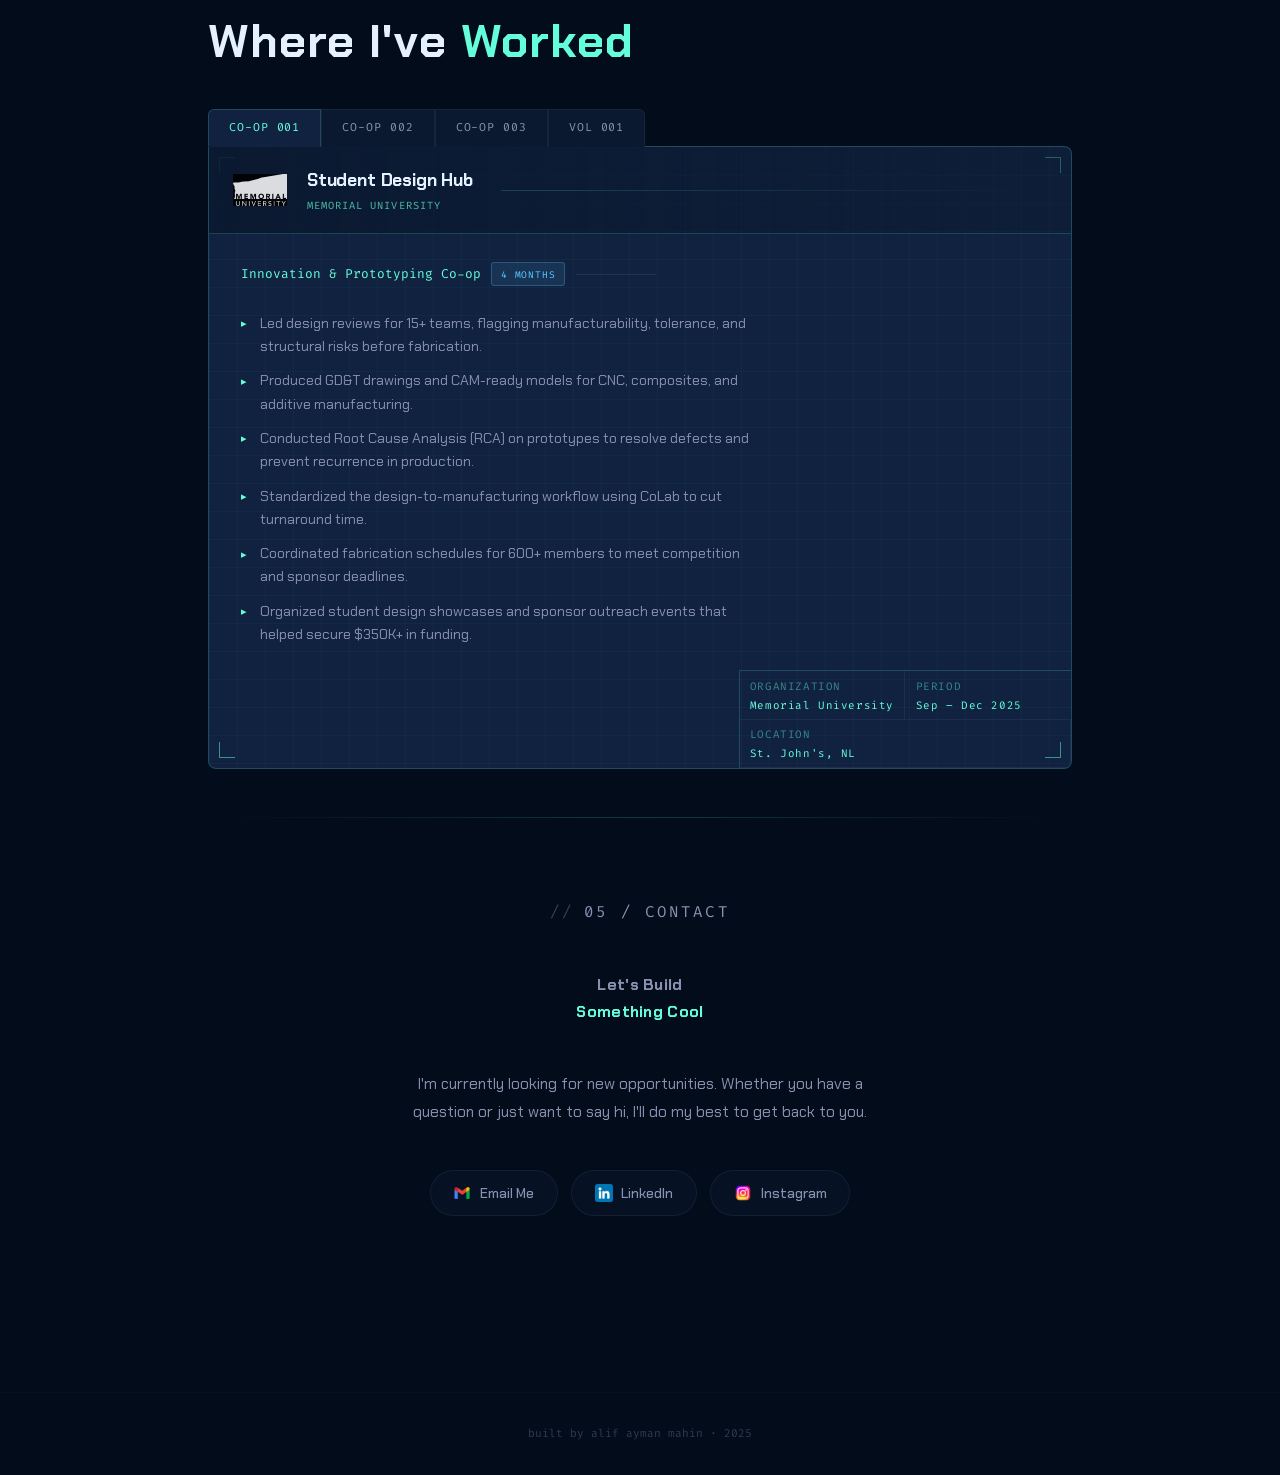
==== commit f454866f: "s" ====
--- a/index.html
+++ b/index.html
@@ -579,6 +579,22 @@
     color:var(--accent);opacity:.5;letter-spacing:.04em;margin-top:.1rem;
   }
   .jm-card-footer::before{content:'⬡';font-size:.5rem;}
+
+  /* ════════════════ CODE BLOCK (programming skills) ════════════════ */
+  .jm-code-block{
+    border-bottom:1px solid var(--border2);
+    background:var(--bg);
+  }
+  /* reuse the shared .ji-code-bar / .ji-code-pre / .cs-* classes —
+     just bump the pre font size slightly for readability */
+  .jm-code-block .ji-code-pre{
+    font-size:.82rem;
+    padding:.9rem 1rem;
+    line-height:1.75;
+    /* allow horizontal scroll without clipping */
+    overflow-x:auto;
+    -webkit-overflow-scrolling:touch;
+  }
 
   /* ════════════════ STATUS BAR ════════════════ */
   .jm-statusbar{
@@ -1808,6 +1824,12 @@
     if(active) active.scrollIntoView({behavior:'smooth',block:'nearest',inline:'center'});
   }
 
+  const JM_CODE_SNIPPETS = {
+    python: `<span class="cs-k">import</span> numpy <span class="cs-k">as</span> np\n<span class="cs-c"># Data analysis pipeline</span>\n<span class="cs-k">def</span> <span class="cs-f">analyze</span>(data):\n    mean = np.<span class="cs-f">mean</span>(data)\n    <span class="cs-k">return</span> mean`,
+    cpp:    `<span class="cs-c">// Robotic arm controller</span>\n<span class="cs-k">void</span> <span class="cs-f">moveJoint</span>(<span class="cs-k">int</span> angle) {\n    servo.<span class="cs-f">write</span>(angle);\n    delay(<span class="cs-n">15</span>);\n}`,
+    web:    `<span class="cs-k">&lt;section</span> <span class="cs-f">class</span>=<span class="cs-s">"hero"</span><span class="cs-k">&gt;</span>\n  <span class="cs-k">&lt;h1&gt;</span>Alif Ayman Mahin<span class="cs-k">&lt;/h1&gt;</span>\n  <span class="cs-c">/* teal accent palette */</span>\n  <span class="cs-f">color</span>: <span class="cs-s">#64ffda</span>;\n<span class="cs-k">&lt;/section&gt;</span>`,
+  };
+
   function renderMobileSkills(catIdx){
     const cat=CATS[catIdx];
     if(!cat) return;
@@ -1834,31 +1856,48 @@
     cat.skills.forEach((sk,si)=>{
       const hasImg = sk.img && !sk.img.startsWith('code:');
       const isCode = sk.img && sk.img.startsWith('code:');
-      const codeLang = isCode ? sk.img.split(':')[1].toUpperCase() : '';
+      const codeLang = isCode ? sk.img.split(':')[1] : '';
 
       const card=document.createElement('div');
       card.className='jm-card';
       card.style.animationDelay=(si*70)+'ms';
 
-      let imgHtml='';
-      if(hasImg){
-        imgHtml=`<img class="jm-card-img" src="${sk.img}" alt="${sk.name}" loading="lazy">`;
-      } else if(isCode){
-        imgHtml=`<div class="jm-code-preview">&lt;${codeLang}/&gt;</div>`;
+      /* ── image/code area ── */
+      let topAreaHtml='';
+      if(isCode){
+        /* render the full syntax-highlighted code block, same as desktop */
+        const snippet = JM_CODE_SNIPPETS[codeLang] || '';
+        topAreaHtml=`
+          <div class="jm-code-block">
+            <div class="ji-code-bar">
+              <span class="ji-code-dot r"></span>
+              <span class="ji-code-dot y"></span>
+              <span class="ji-code-dot g"></span>
+              <span class="ji-code-lang">${codeLang.toUpperCase()}</span>
+            </div>
+            <pre class="ji-code-pre"><code>${snippet}</code></pre>
+          </div>`;
       } else {
-        imgHtml=`<div class="jm-code-preview" style="opacity:.13;font-size:.85rem;">${sk.name.toUpperCase()}</div>`;
+        let imgHtml='';
+        if(hasImg){
+          imgHtml=`<img class="jm-card-img" src="${sk.img}" alt="${sk.name}" loading="lazy">`;
+        } else {
+          imgHtml=`<div class="jm-code-preview" style="opacity:.13;font-size:.85rem;">${sk.name.toUpperCase()}</div>`;
+        }
+        topAreaHtml=`
+          <div class="jm-card-img-wrap">
+            <span class="jm-img-corner-tr"></span>
+            <span class="jm-img-corner-bl"></span>
+            ${imgHtml}
+            <div class="jm-card-img-gradient"></div>
+            <div class="jm-card-scanline"></div>
+            <div class="jm-card-img-tag">${sk.name.toUpperCase()} ${sk.type}</div>
+          </div>`;
       }
 
       const fb=(sk.name.slice(0,2)).toUpperCase();
       card.innerHTML=`
-        <div class="jm-card-img-wrap">
-          <span class="jm-img-corner-tr"></span>
-          <span class="jm-img-corner-bl"></span>
-          ${imgHtml}
-          <div class="jm-card-img-gradient"></div>
-          <div class="jm-card-scanline"></div>
-          <div class="jm-card-img-tag">${sk.name.toUpperCase()} ${sk.type}</div>
-        </div>
+        ${topAreaHtml}
         <div class="jm-card-body">
           <div class="jm-card-top">
             <div class="jm-card-logo">
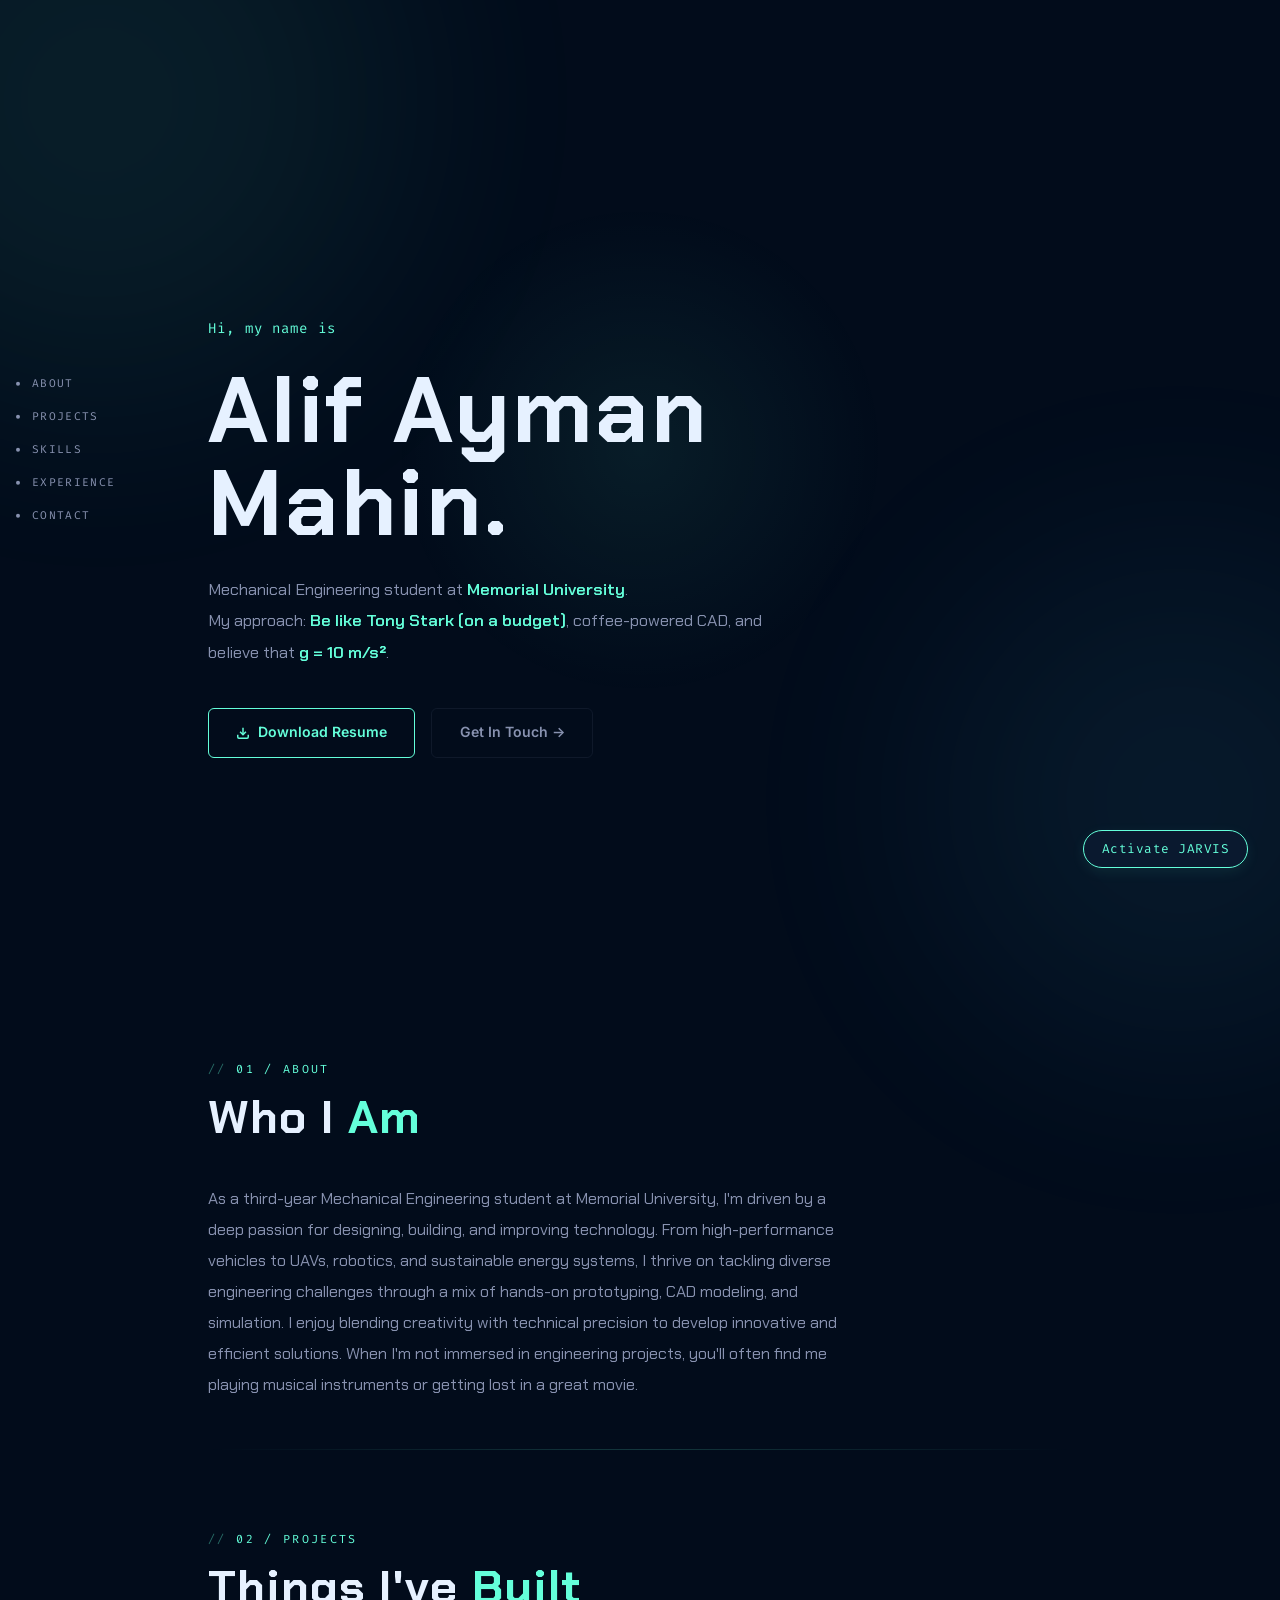
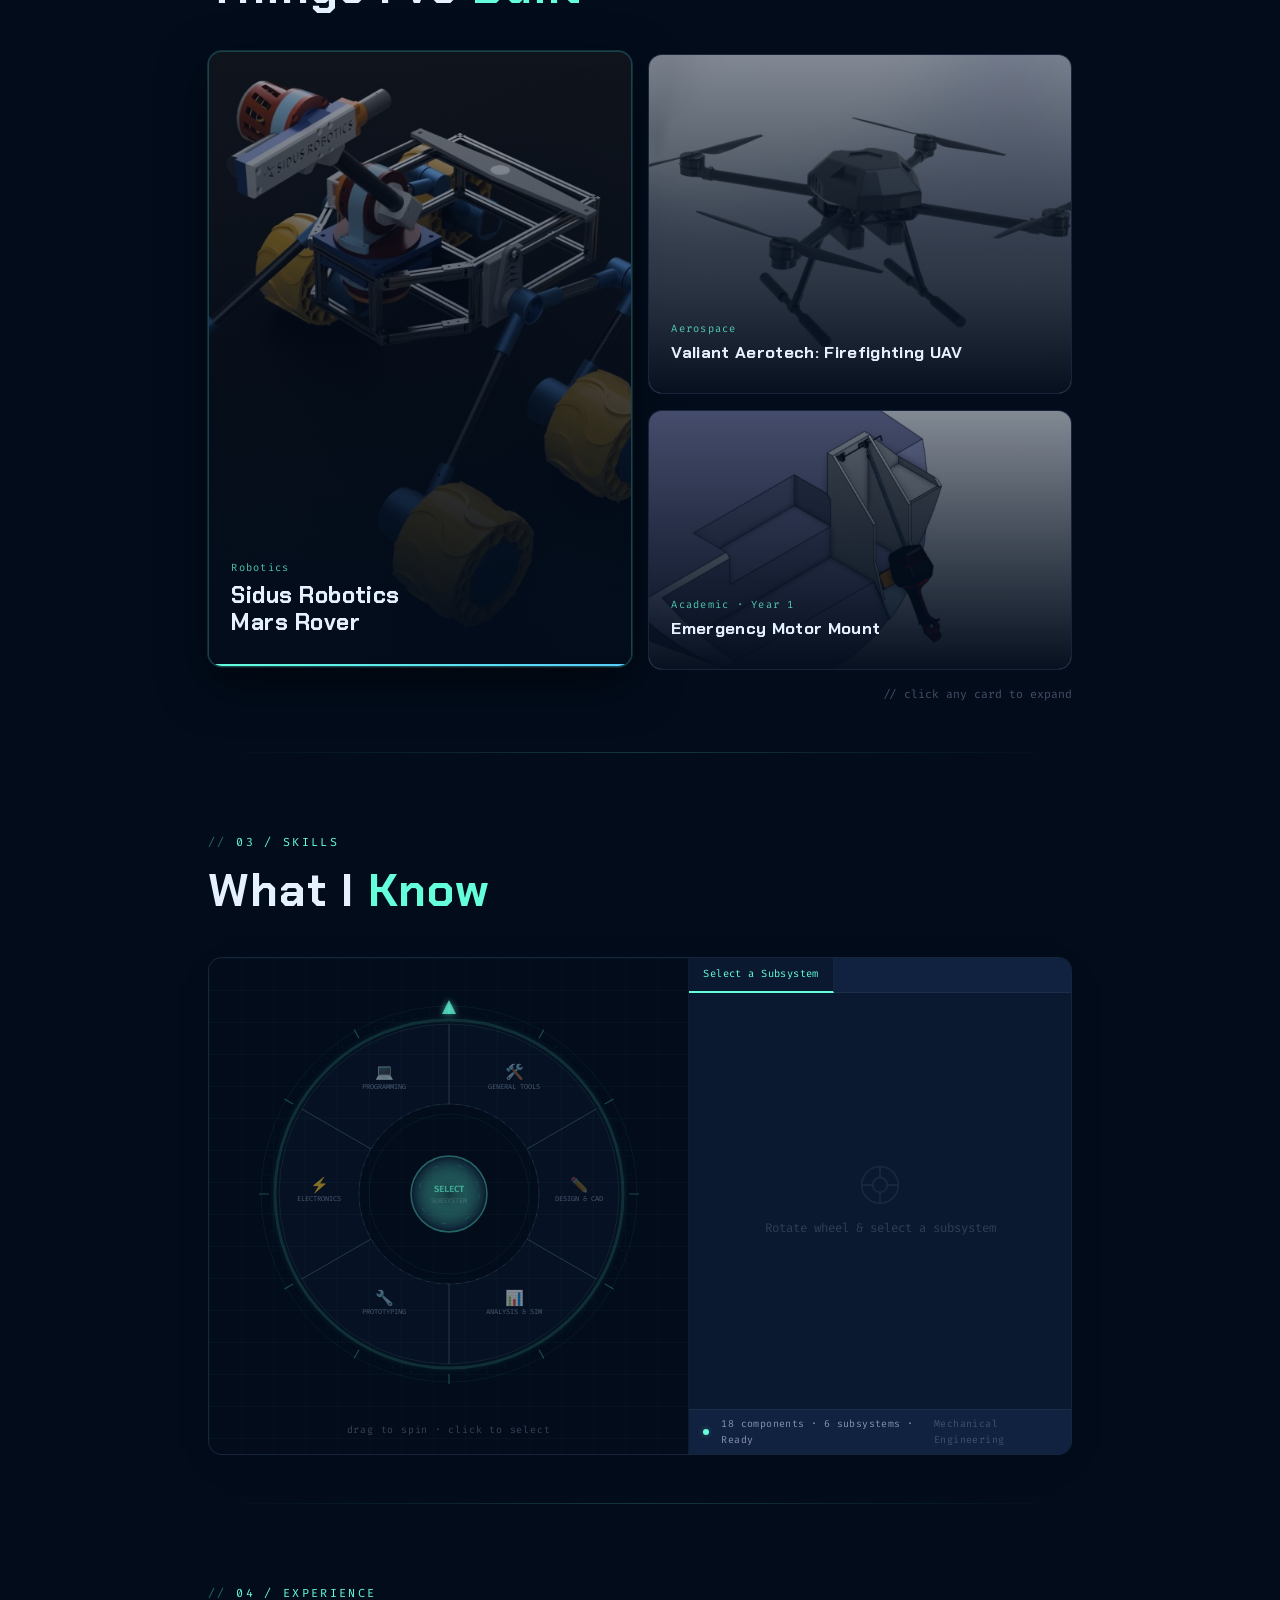
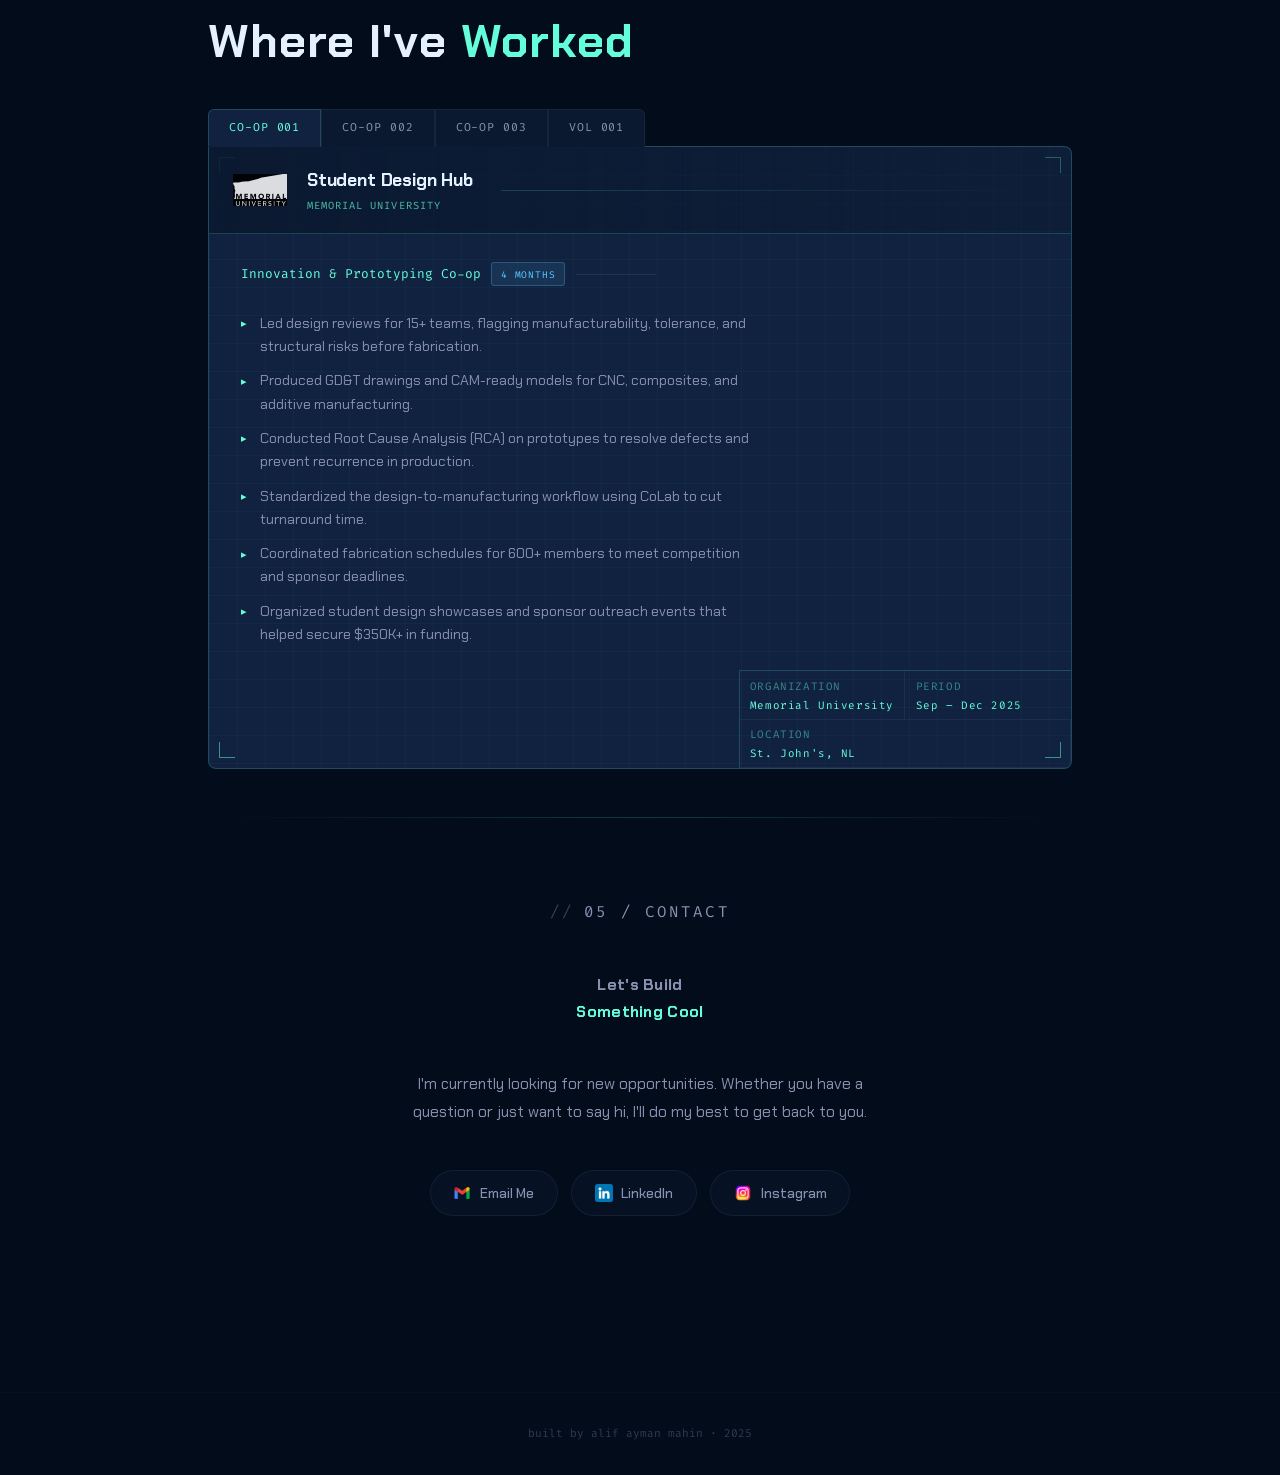
==== commit 679f9452: "sd" ====
--- a/index.html
+++ b/index.html
@@ -1818,9 +1818,12 @@
      Full-width category pills + prominent skill image cards.
      Renders instead of .jarvis-skill-inner at ≤600px.
   ══════════════════════════════════════════════════════ */
-  function syncMobPills(i){
+  function syncMobPills(i, skipPageScroll){
     document.querySelectorAll('.jm-pill').forEach((p,pi)=>p.classList.toggle('active',pi===i));
+    if(skipPageScroll) return;
     const active=document.querySelectorAll('.jm-pill')[i];
+    /* inline:'center' only scrolls the strip horizontally — but we guard against
+       block:'nearest' pulling the whole page vertically on init */
     if(active) active.scrollIntoView({behavior:'smooth',block:'nearest',inline:'center'});
   }
 
@@ -1830,7 +1833,7 @@
     web:    `<span class="cs-k">&lt;section</span> <span class="cs-f">class</span>=<span class="cs-s">"hero"</span><span class="cs-k">&gt;</span>\n  <span class="cs-k">&lt;h1&gt;</span>Alif Ayman Mahin<span class="cs-k">&lt;/h1&gt;</span>\n  <span class="cs-c">/* teal accent palette */</span>\n  <span class="cs-f">color</span>: <span class="cs-s">#64ffda</span>;\n<span class="cs-k">&lt;/section&gt;</span>`,
   };
 
-  function renderMobileSkills(catIdx){
+  function renderMobileSkills(catIdx, skipPageScroll){
     const cat=CATS[catIdx];
     if(!cat) return;
 
@@ -1920,7 +1923,7 @@
       deck.appendChild(card);
     });
 
-    syncMobPills(catIdx);
+    syncMobPills(catIdx, skipPageScroll);
   }
 
   /* build pill strip */
@@ -1941,8 +1944,8 @@
       });
       strip.appendChild(pill);
     });
-    /* auto-open first category */
-    setTimeout(()=>renderMobileSkills(0),130);
+    /* auto-open first category — skipPageScroll=true so the page doesn't jump to #skills on load */
+    setTimeout(()=>renderMobileSkills(0, true),130);
   })();
 
 })();
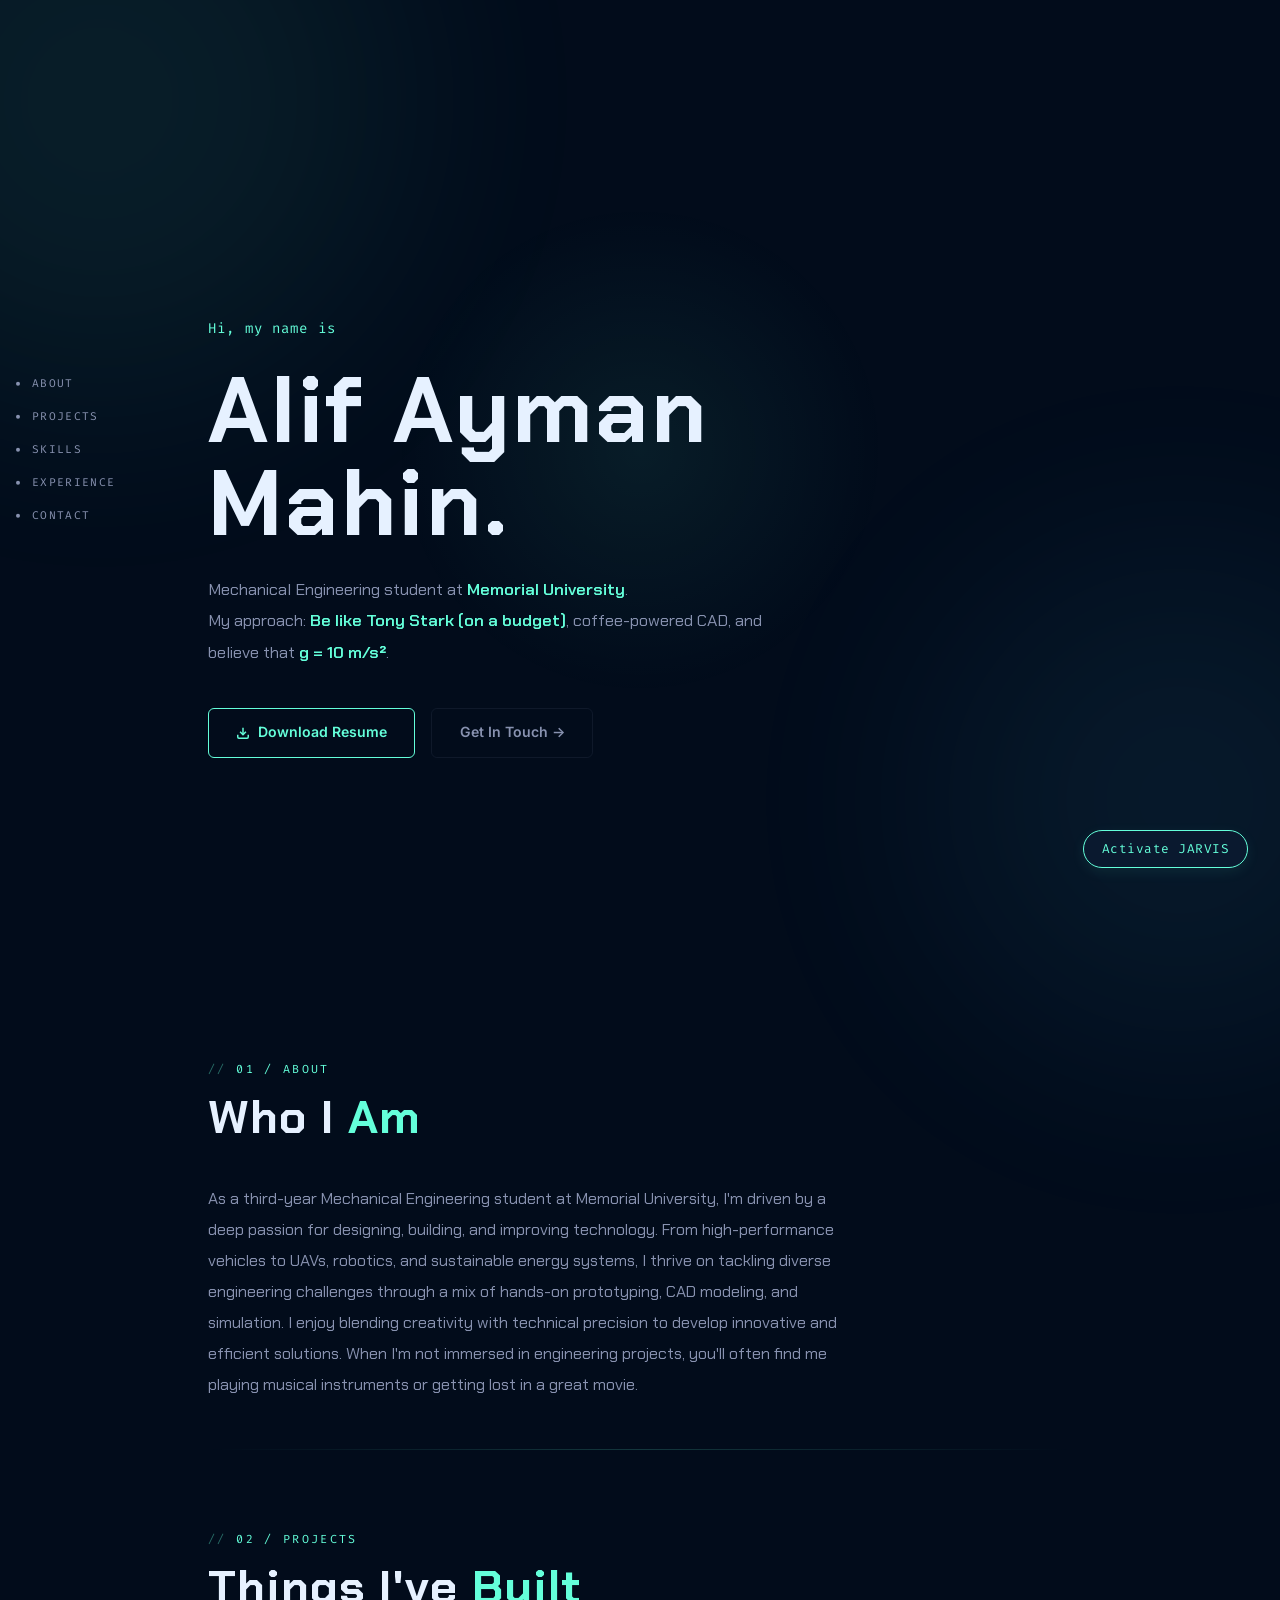
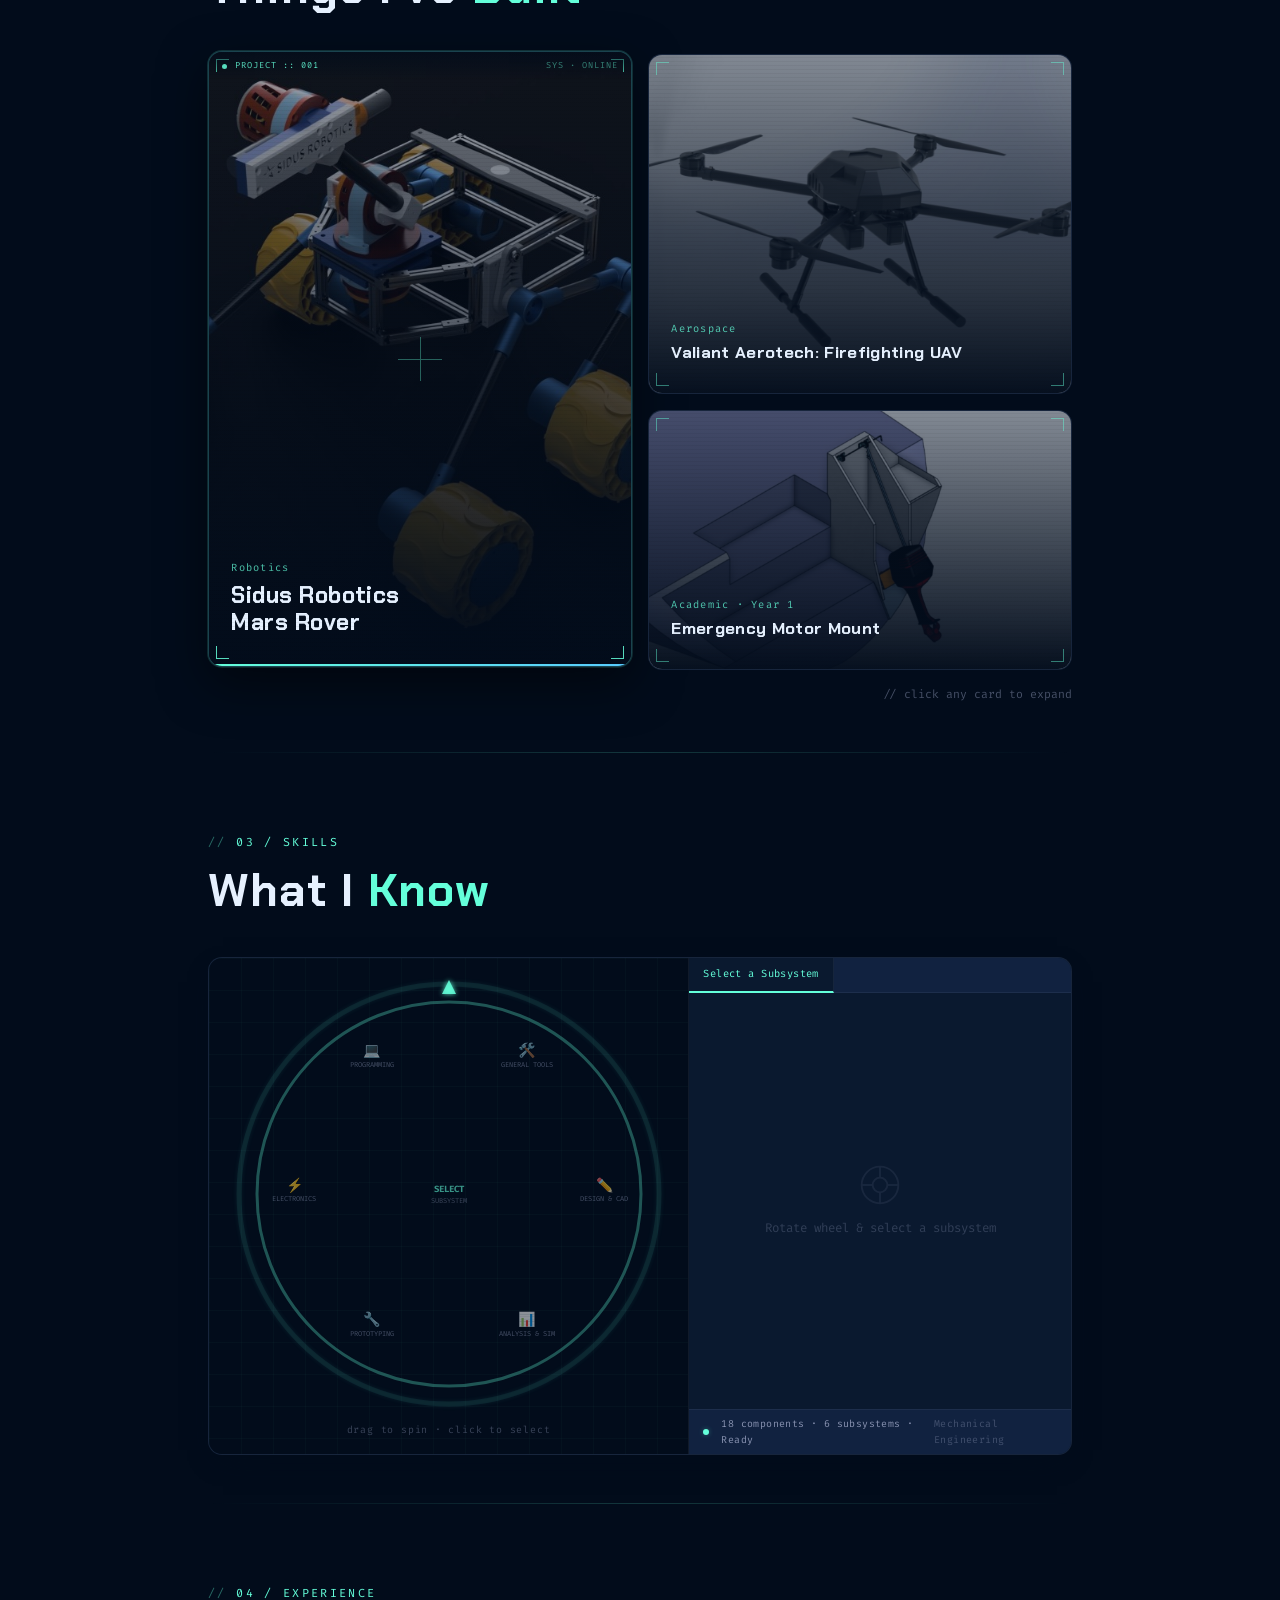
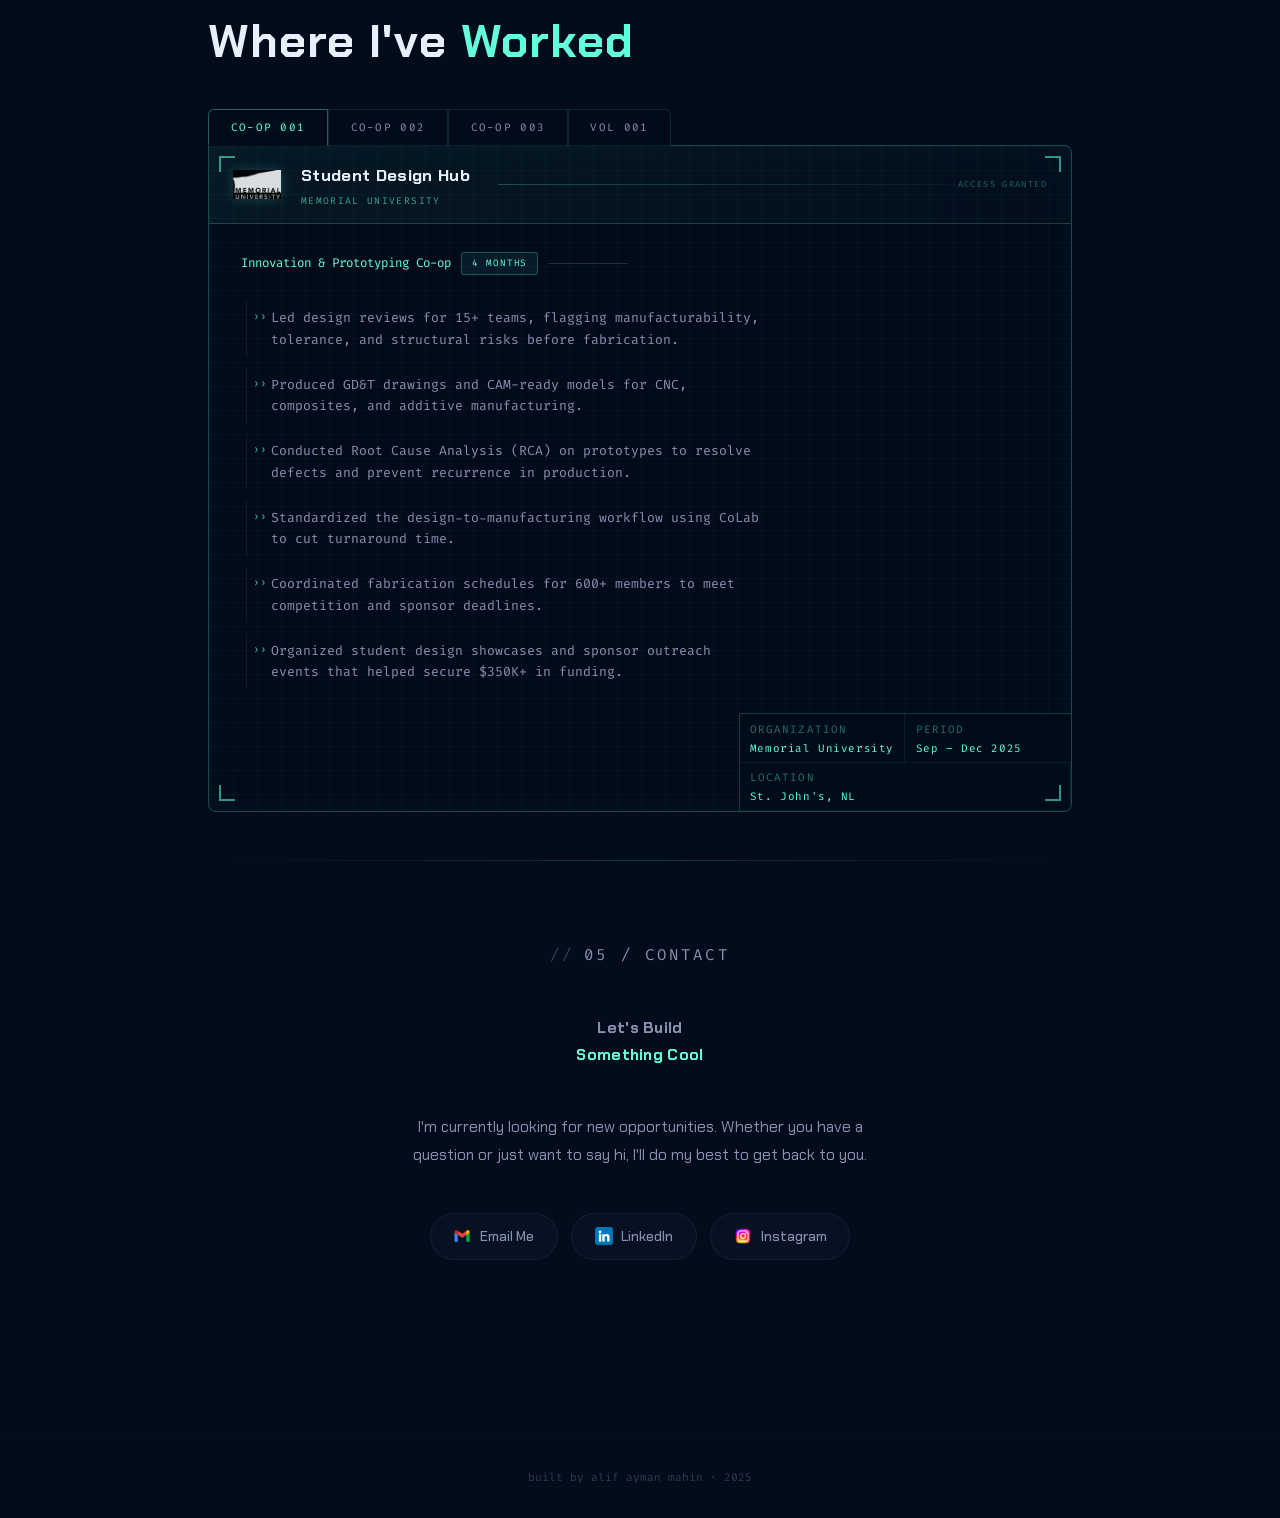
==== commit ae465831: "l" ====
--- a/index.html
+++ b/index.html
@@ -139,6 +139,59 @@
   .bento-wide{height:220px;}
 }
 
+/* ═══════════════════════════════════════════════════
+   JARVIS BENTO THEME — HUD overlay styling
+═══════════════════════════════════════════════════ */
+/* stronger teal border + deep glow on hover */
+.bento-card:hover{
+  border-color:rgba(100,255,218,.55)!important;
+  box-shadow:0 0 0 1px rgba(100,255,218,.18),0 20px 55px rgba(0,0,0,.65),0 0 35px rgba(100,255,218,.10)!important;
+}
+/* HUD bar at top of every card */
+.bento-hud-bar{
+  position:absolute;top:0;left:0;right:0;z-index:4;
+  display:flex;align-items:center;gap:.5rem;
+  padding:.45rem .8rem;
+  background:linear-gradient(to bottom,rgba(2,12,27,.88),transparent);
+  font-family:'Fira Code',monospace;font-size:.54rem;
+  letter-spacing:.12em;color:var(--accent);
+  opacity:0;transition:opacity .3s;pointer-events:none;
+}
+.bento-card:hover .bento-hud-bar,.bento-card.featured .bento-hud-bar{opacity:.85;}
+.bento-hud-dot{
+  width:5px;height:5px;border-radius:50%;background:var(--accent);flex-shrink:0;
+  animation:labPulse 1.6s ease-in-out infinite;
+}
+/* scanline overlay */
+.bento-scanline{
+  position:absolute;inset:0;z-index:2;pointer-events:none;
+  background:repeating-linear-gradient(0deg,transparent,transparent 3px,rgba(0,0,0,.045) 3px,rgba(0,0,0,.045) 4px);
+}
+/* corner brackets */
+.bento-br{
+  position:absolute;width:13px;height:13px;z-index:4;
+  border-color:var(--accent);border-style:solid;
+  opacity:.45;transition:opacity .3s;pointer-events:none;
+}
+.bento-card:hover .bento-br,.bento-card.featured .bento-br{opacity:.85;}
+.bento-br.tl{top:7px;left:7px;border-width:1.5px 0 0 1.5px;}
+.bento-br.tr{top:7px;right:7px;border-width:1.5px 1.5px 0 0;}
+.bento-br.bl{bottom:7px;left:7px;border-width:0 0 1.5px 1.5px;}
+.bento-br.br{bottom:7px;right:7px;border-width:0 1.5px 1.5px 0;}
+/* reticle on featured card */
+.bento-reticle{
+  position:absolute;top:50%;left:50%;transform:translate(-50%,-50%);
+  z-index:4;width:44px;height:44px;pointer-events:none;
+  opacity:0;transition:opacity .35s;
+}
+.bento-card.featured .bento-reticle,.bento-card:hover .bento-reticle{opacity:.35;}
+/* target cross lines (CSS only) */
+.bento-reticle::before,.bento-reticle::after{
+  content:'';position:absolute;background:var(--accent);
+}
+.bento-reticle::before{width:1px;height:100%;left:50%;top:0;}
+.bento-reticle::after{height:1px;width:100%;top:50%;left:0;}
+
 /* PROJECT MODAL */
 .proj-modal-overlay{position:fixed;inset:0;z-index:2000;background:rgba(2,12,27,.9);backdrop-filter:blur(8px);display:flex;align-items:center;justify-content:center;opacity:0;visibility:hidden;transition:opacity .35s,visibility .35s;padding:1.5rem;}
 .proj-modal-overlay.open{opacity:1;visibility:visible;}
@@ -611,95 +664,151 @@
 }
 
 
-/* EXPERIENCE — BLUEPRINT */
+/* ═══════════════════════════════════════════════════
+   JARVIS EXPERIENCE — Mission Briefing File Theme
+═══════════════════════════════════════════════════ */
+
+/* ── Tabs: classified-file selectors ── */
 .bp-tabs{display:flex;flex-wrap:wrap;gap:0;margin-bottom:0;position:relative;z-index:1;}
-.bp-tab{font-family:'Fira Code',monospace;font-size:.72rem;letter-spacing:.08em;padding:.55rem 1.25rem;border:1px solid var(--border2);border-bottom:none;color:var(--muted);cursor:pointer;background:var(--bg2);transition:all .25s;position:relative;top:1px;}
+.bp-tab{
+  font-family:'Fira Code',monospace;font-size:.68rem;letter-spacing:.12em;
+  padding:.55rem 1.35rem;
+  border:1px solid rgba(100,255,218,.12);border-bottom:none;
+  color:var(--muted);cursor:pointer;
+  background:rgba(2,12,27,.7);
+  transition:all .25s;position:relative;top:1px;
+}
 .bp-tab:first-child{border-radius:6px 0 0 0;}
 .bp-tab:last-child{border-radius:0 6px 0 0;}
-.bp-tab.active{color:var(--accent);background:var(--bg3);border-color:var(--border);border-bottom:1px solid var(--bg3);}
-.bp-tab:not(.active):hover{color:var(--fg);background:var(--bg3);}
-
+.bp-tab.active{
+  color:var(--accent);background:rgba(2,12,27,.95);
+  border-color:rgba(100,255,218,.35);border-bottom:1px solid rgba(2,12,27,.95);
+  text-shadow:0 0 10px var(--glow);
+}
+.bp-tab:not(.active):hover{color:var(--fg);background:rgba(10,25,47,.7);}
+
+/* ── Mission panel ── */
+.bp-drawing{
+  position:relative;
+  background:rgba(2,12,27,.97);
+  border:1px solid rgba(100,255,218,.25);
+  border-radius:0 8px 8px 8px;
+  padding:2rem;overflow:hidden;min-height:320px;
+  background-image:
+    linear-gradient(rgba(100,255,218,.03) 1px,transparent 1px),
+    linear-gradient(90deg,rgba(100,255,218,.03) 1px,transparent 1px);
+  background-size:24px 24px;
+  box-shadow:0 0 40px rgba(100,255,218,.04) inset;
+}
+/* corner marks — brighter */
+.bp-drawing::before,.bp-drawing::after{
+  content:'';position:absolute;width:16px;height:16px;
+  border-color:var(--accent);border-style:solid;opacity:.55;
+}
+.bp-drawing::before{top:10px;left:10px;border-width:2px 0 0 2px;}
+.bp-drawing::after{bottom:10px;right:10px;border-width:0 2px 2px 0;}
+.bp-corner-tr,.bp-corner-bl{position:absolute;width:16px;height:16px;border-color:var(--accent);border-style:solid;opacity:.55;}
+.bp-corner-tr{top:10px;right:10px;border-width:2px 2px 0 0;}
+.bp-corner-bl{bottom:10px;left:10px;border-width:0 0 2px 2px;}
+
+/* ── Letterhead → mission file header ── */
 .bp-letterhead{
   display:flex;align-items:center;gap:1.25rem;
-  padding:1rem 1.5rem;
+  padding:.9rem 1.5rem;
   margin:-2rem -2rem 1.75rem -2rem;
-  border-bottom:1px solid var(--border);
-  background:linear-gradient(90deg,rgba(10,25,47,.9),rgba(10,25,47,.4));
-  position:relative;z-index:1;min-height:72px;
+  border-bottom:1px solid rgba(100,255,218,.2);
+  background:linear-gradient(90deg,rgba(100,255,218,.05),rgba(100,255,218,.01));
+  position:relative;z-index:1;min-height:70px;
+}
+.bp-letterhead::after{
+  content:'ACCESS GRANTED';
+  position:absolute;right:1.5rem;top:50%;transform:translateY(-50%);
+  font-family:'Fira Code',monospace;font-size:.54rem;letter-spacing:.16em;
+  color:var(--accent);opacity:.35;
 }
 .bp-letterhead-logo{
-  width:54px;height:54px;flex-shrink:0;object-fit:contain;
-  mix-blend-mode:screen;opacity:.9;
+  width:48px;height:48px;flex-shrink:0;object-fit:contain;
+  filter:drop-shadow(0 0 6px rgba(100,255,218,.25));opacity:.9;
 }
 .bp-letterhead-logo.invert{
-  mix-blend-mode:normal;filter:invert(1);opacity:.85;
-}
-.bp-letterhead-text{display:flex;flex-direction:column;gap:.2rem;}
-.bp-letterhead-org{font-family:'Chakra Petch',sans-serif;font-size:1.1rem;font-weight:800;color:var(--fg);letter-spacing:-.01em;}
-.bp-letterhead-sub{font-family:'Fira Code',monospace;font-size:.65rem;color:var(--accent);opacity:.7;letter-spacing:.1em;text-transform:uppercase;}
-.bp-letterhead-line{flex:1;height:1px;background:linear-gradient(90deg,var(--border),transparent);margin-left:.5rem;}
-.bp-drawing{
-  position:relative;background:var(--bg3);
-  border:1px solid var(--border);border-radius:0 8px 8px 8px;
-  padding:2rem;overflow:hidden;min-height:320px;
-  background-image:
-    linear-gradient(rgba(100,255,218,.028) 1px,transparent 1px),
-    linear-gradient(90deg,rgba(100,255,218,.028) 1px,transparent 1px);
-  background-size:28px 28px;
-}
-/* corner marks */
-.bp-drawing::before,.bp-drawing::after{
-  content:'';position:absolute;width:16px;height:16px;
-  border-color:var(--accent);border-style:solid;opacity:.5;
-}
-.bp-drawing::before{top:10px;left:10px;border-width:1.5px 0 0 1.5px;}
-.bp-drawing::after{bottom:10px;right:10px;border-width:0 1.5px 1.5px 0;}
-.bp-corner-tr,.bp-corner-bl{position:absolute;width:16px;height:16px;border-color:var(--accent);border-style:solid;opacity:.5;}
-.bp-corner-tr{top:10px;right:10px;border-width:1.5px 1.5px 0 0;}
-.bp-corner-bl{bottom:10px;left:10px;border-width:0 0 1.5px 1.5px;}
-
-/* title block — bottom right */
+  mix-blend-mode:normal;filter:invert(1) drop-shadow(0 0 6px rgba(100,255,218,.25));opacity:.85;
+}
+.bp-letterhead-text{display:flex;flex-direction:column;gap:.25rem;}
+.bp-letterhead-org{
+  font-family:'Chakra Petch',sans-serif;font-size:1.05rem;font-weight:800;
+  color:var(--fg);letter-spacing:.02em;
+}
+.bp-letterhead-sub{
+  font-family:'Fira Code',monospace;font-size:.6rem;
+  color:var(--accent);opacity:.6;letter-spacing:.14em;text-transform:uppercase;
+}
+.bp-letterhead-line{flex:1;height:1px;background:linear-gradient(90deg,rgba(100,255,218,.25),transparent);margin-left:.5rem;}
+
+/* ── Role line ── */
+.bp-drw-role{
+  font-family:'Fira Code',monospace;font-size:.78rem;
+  color:var(--accent);margin-bottom:1.6rem;
+  display:flex;align-items:center;gap:.65rem;flex-wrap:wrap;
+}
+.bp-drw-role::after{content:'';flex:1;height:1px;background:rgba(100,255,218,.2);opacity:.8;max-width:80px;}
+
+/* ── Bullet list as HUD readout ── */
+.bp-list{display:flex;flex-direction:column;gap:.65rem;list-style:none;padding:0;}
+.bp-list li{
+  font-family:'Fira Code',monospace;font-size:.82rem;
+  color:var(--muted);line-height:1.65;
+  padding-left:1.5rem;padding-top:.4rem;padding-bottom:.4rem;
+  position:relative;
+  border-left:1px solid rgba(100,255,218,.08);
+  margin-left:.3rem;
+}
+.bp-list li::before{
+  content:'›› ';position:absolute;left:.4rem;
+  color:var(--accent);font-size:.7rem;top:.45rem;opacity:.7;
+}
+.bp-list li:hover{
+  border-left-color:rgba(100,255,218,.3);
+  color:var(--fg);transition:all .2s;
+}
+
+/* ── Badge ── */
+.bp-badge{
+  font-family:'Fira Code',monospace;font-size:.58rem;letter-spacing:.1em;
+  color:var(--accent);background:rgba(100,255,218,.07);
+  border:1px solid rgba(100,255,218,.25);padding:.2rem .6rem;
+  border-radius:3px;white-space:nowrap;
+}
+
+/* ── Title block ── */
 .bp-titleblock{
   position:absolute;bottom:0;right:0;
-  border-top:1px solid var(--border);border-left:1px solid var(--border);
+  border-top:1px solid rgba(100,255,218,.2);
+  border-left:1px solid rgba(100,255,218,.2);
   font-family:'Fira Code',monospace;
   display:grid;grid-template-columns:1fr 1fr;
   min-width:260px;
+  background:rgba(2,12,27,.92);
 }
 .bp-tb-cell{
   padding:.3rem .65rem;font-size:.6rem;letter-spacing:.06em;
-  border-right:1px solid var(--border2);border-bottom:1px solid var(--border2);
+  border-right:1px solid rgba(100,255,218,.08);
+  border-bottom:1px solid rgba(100,255,218,.08);
   color:var(--muted);
 }
 .bp-tb-cell:nth-child(even){border-right:none;}
 .bp-tb-cell span{display:block;color:var(--accent);font-size:.68rem;margin-top:.1rem;}
-.bp-tb-label{opacity:.45;text-transform:uppercase;}
-
-/* main content area */
+.bp-tb-label{opacity:.4;text-transform:uppercase;letter-spacing:.1em;}
+
+/* ── content ── */
 .bp-content{padding-right:280px;padding-bottom:90px;}
 .bp-drw-company{display:none;}
-.bp-drw-role{font-family:'Fira Code',monospace;font-size:.8rem;color:var(--accent);margin-bottom:1.6rem;display:flex;align-items:center;gap:.65rem;flex-wrap:wrap;}
-.bp-drw-role::after{content:'';flex:1;height:1px;background:var(--border);opacity:.5;max-width:80px;}
-.bp-badge{font-family:'Fira Code',monospace;font-size:.6rem;letter-spacing:.08em;color:var(--accent2);background:rgba(87,203,255,.1);border:1px solid rgba(87,203,255,.25);padding:.2rem .55rem;border-radius:3px;white-space:nowrap;}
-
-/* dimension line decoration */
 .bp-dim{position:absolute;font-family:'Fira Code',monospace;font-size:.58rem;color:var(--accent2);opacity:.45;letter-spacing:.04em;display:flex;align-items:center;gap:.3rem;}
-.bp-dim-v{display:none;}
-.bp-dim-h{display:none;}
-
-/* bullet list */
-.bp-list{display:flex;flex-direction:column;gap:.7rem;list-style:none;padding:0;}
-.bp-list li{font-size:.88rem;color:var(--muted);line-height:1.65;padding-left:1.2rem;position:relative;}
-.bp-list li::before{content:'▸';position:absolute;left:0;color:var(--accent);font-size:.7rem;top:.15rem;}
-
-/* panel hidden */
-.bp-panel{display:none;}
-.bp-panel.active{display:block;}
+.bp-dim-v{display:none;} .bp-dim-h{display:none;}
+.bp-panel{display:none;} .bp-panel.active{display:block;}
 
 @media(max-width:700px){
   .bp-content{padding-right:1rem;padding-bottom:160px;}
   .bp-titleblock{min-width:0;width:100%;}
-  .bp-dim-v{display:none;}
 }
 
 /* CONTACT */
@@ -720,12 +829,181 @@
 .jarvis-overlay-text{text-align:center;white-space:pre-wrap;padding:2rem;line-height:1.8;}
 
 .footer-line{text-align:center;padding:2rem;font-family:'Fira Code',monospace;font-size:.7rem;color:var(--muted);opacity:.35;border-top:1px solid var(--border2);}
+
+/* ═══════════════════════════════════════════════════
+   JARVIS HUD OVERLAY
+   Fixed panels that fade in when .lab-mode is active.
+   pointer-events:none on the container so scrolling
+   and clicking the page still works normally.
+═══════════════════════════════════════════════════ */
+.jarvis-hud{
+  position:fixed;inset:0;pointer-events:none;z-index:500;
+  opacity:0;transition:opacity 1.2s .6s;
+  font-family:'Fira Code',monospace;
+}
+.lab-mode .jarvis-hud{opacity:1;}
+
+/* global scanline texture in lab mode */
+.jhud-scanline{
+  position:fixed;inset:0;pointer-events:none;z-index:498;
+  background:repeating-linear-gradient(
+    0deg,transparent,transparent 2px,
+    rgba(0,255,238,.013) 2px,rgba(0,255,238,.013) 4px
+  );
+  opacity:0;transition:opacity 1.2s;
+}
+.lab-mode .jhud-scanline{opacity:1;}
+
+/* panel base */
+.jhud-panel{
+  position:absolute;pointer-events:auto;
+  background:rgba(0,4,4,.82);
+  border:1px solid rgba(0,255,238,.25);
+  border-radius:8px;
+  padding:.85rem 1rem;
+  backdrop-filter:blur(10px);
+  font-size:.64rem;letter-spacing:.06em;
+  box-shadow:0 0 20px rgba(0,255,238,.04),inset 0 0 20px rgba(0,255,238,.02);
+}
+
+/* corner bracket marks */
+.jhud-c{position:absolute;width:10px;height:10px;border-color:var(--accent);border-style:solid;opacity:.65;}
+.jhud-c.tl{top:4px;left:4px;border-width:1.5px 0 0 1.5px;}
+.jhud-c.tr{top:4px;right:4px;border-width:1.5px 1.5px 0 0;}
+.jhud-c.bl{bottom:4px;left:4px;border-width:0 0 1.5px 1.5px;}
+.jhud-c.br{bottom:4px;right:4px;border-width:0 1.5px 1.5px 0;}
+
+/* panel heading */
+.jhud-title{
+  font-size:.58rem;color:var(--accent);letter-spacing:.16em;
+  text-transform:uppercase;margin-bottom:.65rem;
+  display:flex;align-items:center;gap:.5rem;
+  border-bottom:1px solid rgba(0,255,238,.12);padding-bottom:.4rem;
+}
+.jhud-title::before{content:'◈';font-size:.5rem;opacity:.7;}
+
+/* ── CLOCK (top-left) ── */
+.jhud-clock{
+  top:1.5rem;left:1.5rem;width:164px;
+  display:flex;flex-direction:column;align-items:center;gap:.45rem;
+}
+.jhud-clock-svg{width:108px;height:108px;flex-shrink:0;}
+.jhud-time{
+  font-size:1.18rem;font-weight:700;color:var(--accent);
+  letter-spacing:.1em;text-align:center;
+  text-shadow:0 0 14px rgba(0,255,238,.6);
+}
+.jhud-date{
+  font-size:.58rem;color:var(--muted);text-align:center;
+  letter-spacing:.12em;text-transform:uppercase;line-height:1.7;
+  white-space:pre-line;
+}
+.jhud-uptime{
+  font-size:.56rem;color:var(--accent);opacity:.45;
+  display:flex;align-items:center;gap:.35rem;margin-top:.1rem;
+}
+.jhud-uptime::before{content:'◈';animation:labPulse 2s ease-in-out infinite;}
+
+/* ── PROFILE (top-right) ── */
+.jhud-profile{
+  top:1.5rem;right:4.5rem; /* clear the JARVIS toggle button */
+  width:215px;
+}
+.jhud-row{display:flex;gap:.5rem;margin-bottom:.3rem;font-size:.63rem;}
+.jhud-key{color:var(--accent);opacity:.5;min-width:54px;flex-shrink:0;}
+.jhud-val{color:var(--fg);}
+.jhud-val.live{
+  color:var(--accent);
+  animation:jhudPulse 2.4s ease-in-out infinite;
+}
+@keyframes jhudPulse{0%,100%{opacity:1}50%{opacity:.35}}
+
+/* ── SKILL GAUGES (bottom-left) ── */
+.jhud-gauges{
+  bottom:5.5rem;left:1.5rem;width:226px;
+}
+.jhud-gauges-grid{
+  display:grid;grid-template-columns:repeat(3,1fr);
+  gap:.55rem;margin-top:.6rem;
+}
+.jhud-gauge{display:flex;flex-direction:column;align-items:center;gap:.2rem;}
+.jhud-gauge-svg{width:52px;height:52px;}
+.jhud-gauge-label{
+  font-size:.48rem;letter-spacing:.06em;color:var(--muted);
+  text-align:center;text-transform:uppercase;line-height:1.3;
+}
+
+/* ── hide all panels on small screens ── */
+@media(max-width:900px){
+  .jhud-clock,.jhud-profile,.jhud-gauges{display:none;}
+}
 </style>
 </head>
 <body>
 
 <div class="bg-orb bg-orb-1"></div>
 <div class="bg-orb bg-orb-2"></div>
+
+<!-- ═══════════════ JARVIS HUD OVERLAY ═══════════════
+     Fades in on .lab-mode. All panels are position:absolute
+     inside a pointer-events:none container so page interaction
+     is never blocked.
+════════════════════════════════════════════════════ -->
+<div class="jarvis-hud" id="jarvisHUD">
+  <div class="jhud-scanline"></div>
+
+  <!-- ── CLOCK (top-left) ── -->
+  <div class="jhud-panel jhud-clock">
+    <span class="jhud-c tl"></span><span class="jhud-c tr"></span>
+    <span class="jhud-c bl"></span><span class="jhud-c br"></span>
+    <svg class="jhud-clock-svg" id="jhudClockSvg" viewBox="0 0 108 108">
+      <!-- track rings -->
+      <circle cx="54" cy="54" r="46" fill="none" stroke="rgba(0,255,238,.07)" stroke-width="4"/>
+      <circle cx="54" cy="54" r="35" fill="none" stroke="rgba(0,255,238,.05)" stroke-width="3"/>
+      <!-- live arcs -->
+      <circle id="jhudSecArc" cx="54" cy="54" r="46" fill="none"
+        stroke="#00ffee" stroke-width="2.5" stroke-linecap="round"
+        stroke-dasharray="0 289" transform="rotate(-90 54 54)"
+        style="filter:drop-shadow(0 0 4px #00ffee);transition:stroke-dasharray .4s linear;"/>
+      <circle id="jhudMinArc" cx="54" cy="54" r="35" fill="none"
+        stroke="#57cbff" stroke-width="2" stroke-linecap="round"
+        stroke-dasharray="0 220" transform="rotate(-90 54 54)"
+        style="filter:drop-shadow(0 0 3px #57cbff);transition:stroke-dasharray 1s ease;"/>
+      <!-- inner fill -->
+      <circle cx="54" cy="54" r="24" fill="rgba(0,0,0,.55)" stroke="rgba(0,255,238,.15)" stroke-width="1"/>
+      <!-- tick marks (12 major) -->
+      <g id="jhudTicks" stroke="rgba(0,255,238,.3)" stroke-width="1.2"></g>
+      <!-- center -->
+      <circle cx="54" cy="54" r="3.5" fill="#00ffee" style="filter:drop-shadow(0 0 5px #00ffee);"/>
+    </svg>
+    <div class="jhud-time" id="jhudTime">00:00:00</div>
+    <div class="jhud-date" id="jhudDate">---</div>
+    <div class="jhud-uptime">SYSTEM ACTIVE</div>
+  </div>
+
+  <!-- ── ENGINEER PROFILE (top-right) ── -->
+  <div class="jhud-panel jhud-profile">
+    <span class="jhud-c tl"></span><span class="jhud-c tr"></span>
+    <span class="jhud-c bl"></span><span class="jhud-c br"></span>
+    <div class="jhud-title">Engineer Profile</div>
+    <div class="jhud-row"><span class="jhud-key">ID ›</span><span class="jhud-val">ALIF_MAHIN</span></div>
+    <div class="jhud-row"><span class="jhud-key">ROLE ›</span><span class="jhud-val">MECH ENG</span></div>
+    <div class="jhud-row"><span class="jhud-key">INST ›</span><span class="jhud-val">MUN · NL · CA</span></div>
+    <div class="jhud-row"><span class="jhud-key">YEAR ›</span><span class="jhud-val">03 / 04</span></div>
+    <div class="jhud-row"><span class="jhud-key">PROJ ›</span><span class="jhud-val">03 DEPLOYED</span></div>
+    <div class="jhud-row"><span class="jhud-key">CO-OP ›</span><span class="jhud-val">03 COMPLETED</span></div>
+    <div class="jhud-row"><span class="jhud-key">STAT ›</span><span class="jhud-val live">● ONLINE</span></div>
+  </div>
+
+  <!-- ── SKILL LOAD GAUGES (bottom-left) ── -->
+  <div class="jhud-panel jhud-gauges">
+    <span class="jhud-c tl"></span><span class="jhud-c tr"></span>
+    <span class="jhud-c bl"></span><span class="jhud-c br"></span>
+    <div class="jhud-title">Skill Load</div>
+    <div class="jhud-gauges-grid" id="jhudGaugesGrid"></div>
+  </div>
+
+</div><!-- /jarvis-hud -->
 <div id="jarvisOverlay" class="jarvis-overlay"><pre id="jarvisOverlayText" class="jarvis-overlay-text"></pre></div>
 <div class="spotlight"></div>
 <canvas id="gridCanvas"></canvas>
@@ -1309,7 +1587,30 @@
   document.addEventListener('keydown',e=>{if(e.key==='Escape')closeModal();});
 })();
 
-/* ───────────────── JARVIS WHEEL ───────────────── */
+/* ── inject JARVIS HUD elements into every bento card ── */
+(function(){
+  const HUD_LABELS = ['PROJECT :: 001','PROJECT :: 002','PROJECT :: 003'];
+  const STATUS     = ['SYS · ONLINE','SYS · ONLINE','ACCESS · PENDING'];
+  document.querySelectorAll('.bento-card').forEach((card,i)=>{
+    const idx = +card.dataset.project;
+    // corner brackets
+    ['tl','tr','bl','br'].forEach(cls=>{
+      const s=document.createElement('span');
+      s.className='bento-br '+cls; card.appendChild(s);
+    });
+    // scanline
+    const sl=document.createElement('div');
+    sl.className='bento-scanline'; card.appendChild(sl);
+    // reticle
+    const rt=document.createElement('div');
+    rt.className='bento-reticle'; card.appendChild(rt);
+    // HUD bar
+    const bar=document.createElement('div');
+    bar.className='bento-hud-bar';
+    bar.innerHTML=`<span class="bento-hud-dot"></span>${HUD_LABELS[idx]||'PROJECT :: 00'+(idx+1)}<span style="margin-left:auto;opacity:.55;">${STATUS[idx]||'SYS · ONLINE'}</span>`;
+    card.appendChild(bar);
+  });
+})();
 (function(){
   const CATS = [
     {id:'design',     label:'Design & CAD',      icon:'✏️', color:'#57cbff',
@@ -1361,8 +1662,14 @@
   ctx.scale(DPR, DPR);
   const W = CSS_W, H = CSS_H, CX = W/2, CY = H/2;
 
+  /* ── Arc Reactor PNG ── */
+  const arcImg = new Image();
+  arcImg.src = 'assets/images/pngwing_com.png';
+  let arcImgLoaded = false;
+  arcImg.onload = () => { arcImgLoaded = true; };
+
   /* ── wheel state ── */
-  let rotation    = 0;          // current angle offset
+  let rotation    = 0;
   let targetRot   = 0;
   let isDragging  = false;
   let dragStartX  = 0;
@@ -1372,235 +1679,155 @@
   let animFrame;
 
   /* ── hover expansion (spring per-slice) ── */
-  const sliceExpand = new Array(CATS.length).fill(0);   // 0→1 expanded amount
+  const sliceExpand = new Array(CATS.length).fill(0);
   const sliceTarget = new Array(CATS.length).fill(0);
 
   /* ── rim glow pulse ── */
-  let pulseT = 0;   // grows over time, used for sin breathe
-
-  const N         = CATS.length;
-  const SLICE     = (Math.PI * 2) / N;
-  const R_OUTER   = 170;   // outer arc radius
-  const R_INNER   = 90;    // inner ring radius
-  const R_CORE    = 38;    // center core
-  const R_HIT     = 140;   // click detection radius (middle of arc band)
-
-  /* ── cached gradient (created once, reused every frame) ── */
-  const coreGrad = ctx.createRadialGradient(CX,CY,0,CX,CY,R_CORE);
-  coreGrad.addColorStop(0,'rgba(100,255,218,0.18)');
-  coreGrad.addColorStop(1,'rgba(10,25,47,0.9)');
-
-  /* ── draw ── */
+  let pulseT = 0;
+
+  const N             = CATS.length;
+  const SLICE         = (Math.PI * 2) / N;
+  /* Overlay radii — tuned to sit on the PNG blade ring */
+  const R_OVLY_OUTER  = 192;   // outer edge of blade overlay
+  const R_OVLY_INNER  = 118;   // inner edge of blade overlay
+  const R_OUTER       = 192;   // kept in sync for hit-test & pointer
+  const R_INNER       = 118;
+  const R_CORE        = 38;
+  const R_HIT         = 155;   // midpoint of blade zone
+
+  /* ══════════════════════════════════════════════════
+     DRAW — Arc Reactor PNG as visual chassis,
+     screen-blend segment highlights on top.
+  ══════════════════════════════════════════════════ */
   function draw(){
-    ctx.clearRect(0, 0, W, H);
-
-    /* ── 1. BREATHING RIM GLOW (single arc, one shadowBlur call) ── */
-    const glowCat  = activeCat >= 0 ? activeCat : hoveredCat;
-    const glowCol  = glowCat >= 0 ? CATS[glowCat].color : '#64ffda';
-    const breathe  = 0.5 + 0.5 * Math.sin(pulseT);
-    const rimAlpha = (glowCat >= 0 ? 0.55 : 0.18) * breathe;
-    ctx.save();
-    ctx.globalAlpha  = rimAlpha;
-    ctx.strokeStyle  = glowCol;
-    ctx.lineWidth    = 3;
-    ctx.shadowColor  = glowCol;
-    ctx.shadowBlur   = (glowCat >= 0 ? 18 : 10) * breathe;
-    ctx.beginPath();
-    ctx.arc(CX, CY, R_OUTER + 4, 0, Math.PI * 2);
-    ctx.stroke();
-    ctx.restore();  // restores shadowBlur=0, globalAlpha=1 in one shot
-
-    /* ── 2. FAINT STATIC RINGS (batched as one path per style) ── */
-    ctx.strokeStyle = 'rgba(100,255,218,0.06)';
-    ctx.lineWidth   = 1;
-    ctx.beginPath(); ctx.arc(CX, CY, R_INNER - 10, 0, Math.PI*2); ctx.stroke();
-    ctx.beginPath(); ctx.arc(CX, CY, R_OUTER + 18, 0, Math.PI*2); ctx.stroke();
-
-    /* ── 3. TICK MARKS (batched: minor ticks one path, major ticks one path) ── */
-    ctx.lineWidth   = 0.7;
-    ctx.strokeStyle = 'rgba(100,255,218,0.08)';
-    ctx.beginPath();
-    for(let t = 0; t < 60; t++){
-      if(t % 5 === 0) continue;
-      const a = (t / 60) * Math.PI * 2 + rotation;
-      const c = Math.cos(a), s = Math.sin(a);
-      ctx.moveTo(CX + c*(R_OUTER+10), CY + s*(R_OUTER+10));
-      ctx.lineTo(CX + c*(R_OUTER+14), CY + s*(R_OUTER+14));
+    ctx.clearRect(0,0,W,H);
+
+    const glowCat = activeCat>=0?activeCat:hoveredCat;
+    const glowCol = glowCat>=0?CATS[glowCat].color:'#64ffda';
+    const breathe = 0.5+0.5*Math.sin(pulseT);
+
+    /* ── 1. PNG base image ── */
+    if(arcImgLoaded){
+      ctx.save();
+      ctx.globalAlpha = 0.70 + 0.08*breathe;
+      ctx.drawImage(arcImg, 0, 0, W, H);
+      ctx.restore();
+
+      /* Whole-reactor tint toward active category colour */
+      if(glowCat >= 0){
+        ctx.save();
+        ctx.globalCompositeOperation = 'screen';
+        ctx.globalAlpha = 0.10 + 0.07*breathe;
+        ctx.fillStyle = CATS[glowCat].color;
+        ctx.beginPath(); ctx.arc(CX,CY,W*0.52,0,Math.PI*2); ctx.fill();
+        ctx.restore();
+      }
+    } else {
+      /* Fallback ring while image loads */
+      ctx.save();
+      ctx.strokeStyle=hexAlpha(glowCol,0.3); ctx.lineWidth=3;
+      ctx.beginPath(); ctx.arc(CX,CY,R_OVLY_OUTER,0,Math.PI*2); ctx.stroke();
+      ctx.restore();
     }
-    ctx.stroke();
-    ctx.lineWidth   = 1.2;
-    ctx.strokeStyle = 'rgba(100,255,218,0.25)';
-    ctx.beginPath();
-    for(let t = 0; t < 60; t += 5){
-      const a = (t / 60) * Math.PI * 2 + rotation;
-      const c = Math.cos(a), s = Math.sin(a);
-      ctx.moveTo(CX + c*(R_OUTER+10), CY + s*(R_OUTER+10));
-      ctx.lineTo(CX + c*(R_OUTER+20), CY + s*(R_OUTER+20));
-    }
-    ctx.stroke();
-
-    /* ── 4. DASHED INNER RING ── */
-    ctx.strokeStyle = 'rgba(100,255,218,0.12)';
-    ctx.lineWidth   = 1;
-    ctx.setLineDash([4, 6]);
-    ctx.beginPath(); ctx.arc(CX, CY, R_INNER, 0, Math.PI*2); ctx.stroke();
-    ctx.setLineDash([]);
-
-    /* ── 5. SEGMENTS — fills, dividers, sonar arcs all batched by type ── */
-
-    /* 5a. Fill all segments first (no shadow needed) */
-    CATS.forEach((cat, i) => {
-      const exp        = sliceExpand[i];
-      const R_OUT_I    = R_OUTER + exp * 14;
-      const angleStart = rotation + i * SLICE - SLICE/2;
-      const angleEnd   = angleStart + SLICE;
-      const isActive   = activeCat === i;
-      const isHovered  = hoveredCat === i;
+
+    /* ── 2. Segment coloured overlays (screen blend = tints PNG blades) ── */
+    CATS.forEach((cat,i)=>{
+      const exp = sliceExpand[i];
+      if(activeCat!==i && hoveredCat!==i && exp<0.01) return;
+      const R_OUT_I = R_OVLY_OUTER + exp*10;
+      const as = rotation+i*SLICE-SLICE/2;
+      const ae = as+SLICE;
+      const isA=activeCat===i, isH=hoveredCat===i;
+
+      /* coloured fill over the blade area */
+      ctx.save();
+      ctx.globalCompositeOperation = 'screen';
       ctx.beginPath();
-      ctx.moveTo(CX + Math.cos(angleStart)*R_INNER, CY + Math.sin(angleStart)*R_INNER);
-      ctx.arc(CX, CY, R_OUT_I, angleStart, angleEnd);
-      ctx.arc(CX, CY, R_INNER, angleEnd, angleStart, true);
+      ctx.moveTo(CX+Math.cos(as)*R_OVLY_INNER, CY+Math.sin(as)*R_OVLY_INNER);
+      ctx.arc(CX,CY,R_OUT_I,as,ae);
+      ctx.arc(CX,CY,R_OVLY_INNER,ae,as,true);
       ctx.closePath();
-      ctx.fillStyle = isActive   ? hexAlpha(cat.color, 0.18 + exp * 0.08)
-                    : isHovered  ? hexAlpha(cat.color, 0.09 + exp * 0.06)
-                    : 'rgba(10,25,47,0.5)';
+      ctx.fillStyle = hexAlpha(cat.color, isA ? 0.55+0.18*breathe : 0.30*exp);
       ctx.fill();
-    });
-
-    /* 5b. Stroke all segment borders (batched by active/hover/idle) */
-    // idle borders — one batched path
-    ctx.strokeStyle = 'rgba(136,146,176,0.15)'; ctx.lineWidth = 0.8;
-    ctx.beginPath();
-    CATS.forEach((cat, i) => {
-      if(activeCat === i || hoveredCat === i) return;
-      const exp        = sliceExpand[i];
-      const R_OUT_I    = R_OUTER + exp * 14;
-      const angleStart = rotation + i * SLICE - SLICE/2;
-      const angleEnd   = angleStart + SLICE;
-      ctx.moveTo(CX + Math.cos(angleStart)*R_INNER, CY + Math.sin(angleStart)*R_INNER);
-      ctx.arc(CX, CY, R_OUT_I, angleStart, angleEnd);
-      ctx.arc(CX, CY, R_INNER, angleEnd, angleStart, true);
-      ctx.closePath();
-    });
-    ctx.stroke();
-    // active/hover borders — per slice (small N so fine)
-    CATS.forEach((cat, i) => {
-      if(activeCat !== i && hoveredCat !== i) return;
-      const exp        = sliceExpand[i];
-      const R_OUT_I    = R_OUTER + exp * 14;
-      const angleStart = rotation + i * SLICE - SLICE/2;
-      const angleEnd   = angleStart + SLICE;
-      const isActive   = activeCat === i;
-      ctx.strokeStyle  = isActive ? cat.color : hexAlpha(cat.color, 0.5 + exp * 0.3);
-      ctx.lineWidth    = isActive ? 1.5 : 1;
+      ctx.restore();
+
+      /* Outer arc glow on active slice */
+      if(isA){
+        ctx.save();
+        ctx.strokeStyle = cat.color;
+        ctx.shadowColor = cat.color; ctx.shadowBlur = 22*breathe;
+        ctx.lineWidth   = 3.5;
+        ctx.globalAlpha = 0.65+0.25*breathe;
+        ctx.beginPath(); ctx.arc(CX,CY,R_OUT_I+5,as+0.04,ae-0.04); ctx.stroke();
+        ctx.restore();
+      }
+
+      /* Divider lines between segments (visible over image) */
+      ctx.save();
+      ctx.strokeStyle = hexAlpha(cat.color, isA?0.25:0.10*exp);
+      ctx.lineWidth   = 1;
       ctx.beginPath();
-      ctx.moveTo(CX + Math.cos(angleStart)*R_INNER, CY + Math.sin(angleStart)*R_INNER);
-      ctx.arc(CX, CY, R_OUT_I, angleStart, angleEnd);
-      ctx.arc(CX, CY, R_INNER, angleEnd, angleStart, true);
-      ctx.closePath();
+      ctx.moveTo(CX+Math.cos(as)*R_OVLY_INNER, CY+Math.sin(as)*R_OVLY_INNER);
+      ctx.lineTo(CX+Math.cos(as)*R_OUT_I, CY+Math.sin(as)*R_OUT_I);
       ctx.stroke();
-    });
-
-    /* 5c. Radial divider lines — all one batched path */
-    ctx.strokeStyle = 'rgba(100,255,218,0.08)'; ctx.lineWidth = 0.8;
-    ctx.beginPath();
-    CATS.forEach((cat, i) => {
-      const exp        = sliceExpand[i];
-      const R_OUT_I    = R_OUTER + exp * 14;
-      const angleStart = rotation + i * SLICE - SLICE/2;
-      ctx.moveTo(CX + Math.cos(angleStart)*R_INNER,  CY + Math.sin(angleStart)*R_INNER);
-      ctx.lineTo(CX + Math.cos(angleStart)*R_OUT_I,  CY + Math.sin(angleStart)*R_OUT_I);
-    });
-    ctx.stroke();
-
-    /* 5d. Sonar ping arcs + active outer rim — shadow only where needed, grouped */
-    CATS.forEach((cat, i) => {
-      const exp        = sliceExpand[i];
-      if(exp < 0.02) return;
-      const R_OUT_I    = R_OUTER + exp * 14;
-      const angleStart = rotation + i * SLICE - SLICE/2;
-      const angleEnd   = angleStart + SLICE;
-      const isActive   = activeCat === i;
-      ctx.save();
-      ctx.strokeStyle  = cat.color;
-      ctx.shadowColor  = cat.color;
-      if(isActive){
-        ctx.lineWidth  = 2.5;
-        ctx.shadowBlur = 8;
-        ctx.globalAlpha = 1;
-        ctx.beginPath();
-        ctx.arc(CX, CY, R_OUT_I + 2, angleStart, angleEnd);
-        ctx.stroke();
-      } else {
-        ctx.lineWidth   = 1.5 + exp * 1.5;
-        ctx.shadowBlur  = 8 + exp * 10;
-        ctx.globalAlpha = exp * 0.6;
-        ctx.beginPath();
-        ctx.arc(CX, CY, R_OUT_I + 1, angleStart + 0.04, angleEnd - 0.04);
-        ctx.stroke();
-      }
       ctx.restore();
     });
 
-    /* ── 6. ICONS & LABELS (no shadow needed) ── */
-    ctx.textAlign    = 'center';
-    ctx.textBaseline = 'middle';
-    CATS.forEach((cat, i) => {
-      const exp        = sliceExpand[i];
-      const R_OUT_I    = R_OUTER + exp * 14;
-      const iconR      = (R_INNER + R_OUT_I) / 2;
-      const aMid       = rotation + i * SLICE;
-      const ix         = CX + Math.cos(aMid) * iconR;
-      const iy         = CY + Math.sin(aMid) * iconR;
-      const isActive   = activeCat === i;
-      const isHovered  = hoveredCat === i;
-
-      ctx.font         = (isActive || exp > 0.3) ? '18px serif' : '15px serif';
-      ctx.globalAlpha  = isActive ? 1 : (isHovered ? 0.85 + exp * 0.15 : 0.5 + exp * 0.3);
-      ctx.fillText(cat.icon, ix, iy - 8);
-
-      ctx.font         = isActive ? 'bold 8px Fira Code,monospace' : '7px Fira Code,monospace';
-      ctx.fillStyle    = isActive ? cat.color : (isHovered ? '#e6f1ff' : '#8892b0');
-      ctx.globalAlpha  = isActive ? 1 : (isHovered ? 0.9 : 0.55);
+    /* ── 3. Category icons + labels (rendered over blades) ── */
+    ctx.textAlign='center'; ctx.textBaseline='middle';
+    CATS.forEach((cat,i)=>{
+      const exp   = sliceExpand[i];
+      const iconR = (R_OVLY_INNER + R_OVLY_OUTER) / 2;
+      const aMid  = rotation + i*SLICE;
+      const ix    = CX + Math.cos(aMid)*iconR;
+      const iy    = CY + Math.sin(aMid)*iconR;
+      const isA   = activeCat===i, isH=hoveredCat===i;
+
+      /* icon */
+      ctx.font         = (isA||exp>0.3)?'17px serif':'14px serif';
+      ctx.globalAlpha  = isA?1:(isH?0.9:0.55+exp*0.25);
+      ctx.fillStyle    = 'white';
+      ctx.fillText(cat.icon, ix, iy-8);
+
+      /* label */
+      ctx.font         = isA?'bold 8px Fira Code,monospace':'7px Fira Code,monospace';
+      ctx.fillStyle    = isA?cat.color:(isH?'#e6f1ff':'rgba(136,146,176,0.75)');
+      ctx.globalAlpha  = isA?1:(isH?0.9:0.65);
       ctx.textBaseline = 'top';
-      ctx.fillText(cat.label.toUpperCase(), ix, iy + 2);
+      ctx.fillText(cat.label.toUpperCase(), ix, iy+2);
       ctx.textBaseline = 'middle';
       ctx.globalAlpha  = 1;
     });
 
-    /* ── 7. CORE CIRCLE (cached gradient, no shadow) ── */
-    ctx.beginPath(); ctx.arc(CX, CY, R_CORE, 0, Math.PI*2);
-    ctx.fillStyle   = coreGrad; ctx.fill();
-    ctx.strokeStyle = 'rgba(100,255,218,0.35)'; ctx.lineWidth = 1.5; ctx.stroke();
-
-    /* spinning dashed core ring */
-    ctx.strokeStyle    = 'rgba(100,255,218,0.12)'; ctx.lineWidth = 1;
-    ctx.setLineDash([5, 20]);
-    ctx.lineDashOffset = -(rotation * 2) * 30;
-    ctx.beginPath(); ctx.arc(CX, CY, R_CORE - 8, 0, Math.PI*2); ctx.stroke();
-    ctx.setLineDash([]);
-
-    /* core label */
-    ctx.textAlign    = 'center';
-    ctx.textBaseline = 'middle';
-    ctx.font         = 'bold 9px Fira Code,monospace';
-    ctx.fillStyle    = activeCat >= 0 ? CATS[activeCat].color : 'rgba(100,255,218,0.5)';
-    ctx.fillText(activeCat >= 0 ? CATS[activeCat].id.toUpperCase() : 'SELECT', CX, CY - 4);
-    ctx.font         = '7px Fira Code,monospace';
-    ctx.fillStyle    = 'rgba(136,146,176,0.4)';
-    ctx.fillText(activeCat >= 0 ? CATS[activeCat].skills.length + ' skills' : 'SUBSYSTEM', CX, CY + 7);
-
-    /* ── 8. POINTER TRIANGLE (one shadow call, isolated with save/restore) ── */
+    /* ── 4. Centre core text ── */
+    ctx.textAlign='center'; ctx.textBaseline='middle';
+    ctx.globalAlpha=0.92;
+    ctx.font='bold 9px Fira Code,monospace';
+    ctx.fillStyle = activeCat>=0?CATS[activeCat].color:hexAlpha(glowCol,0.60);
+    ctx.fillText(activeCat>=0?CATS[activeCat].id.toUpperCase():'SELECT', CX, CY-4);
+    ctx.font='7px Fira Code,monospace';
+    ctx.fillStyle='rgba(136,146,176,0.45)';
+    ctx.fillText(activeCat>=0?CATS[activeCat].skills.length+' skills':'SUBSYSTEM', CX, CY+7);
+    ctx.globalAlpha=1;
+
+    /* ── 5. Outer breathing glow rim ── */
     ctx.save();
-    ctx.fillStyle   = 'rgba(100,255,218,0.7)';
-    ctx.shadowColor = 'rgba(100,255,218,0.8)';
-    ctx.shadowBlur  = 6;
+    ctx.strokeStyle = hexAlpha(glowCol, (glowCat>=0?0.45:0.18)*breathe);
+    ctx.lineWidth   = 5;
+    ctx.shadowColor = glowCol;
+    ctx.shadowBlur  = (glowCat>=0?28:12)*breathe;
+    ctx.beginPath(); ctx.arc(CX,CY,R_OVLY_OUTER+18,0,Math.PI*2); ctx.stroke();
+    ctx.restore();
+
+    /* ── 6. Pointer triangle ── */
+    ctx.save();
+    ctx.fillStyle   = hexAlpha(glowCol, 0.88);
+    ctx.shadowColor = glowCol; ctx.shadowBlur = 12*breathe;
     ctx.beginPath();
-    ctx.moveTo(CX,     CY - R_OUTER - 24);
-    ctx.lineTo(CX - 7, CY - R_OUTER - 10);
-    ctx.lineTo(CX + 7, CY - R_OUTER - 10);
-    ctx.closePath();
-    ctx.fill();
+    ctx.moveTo(CX,       CY - R_OVLY_OUTER - 22);
+    ctx.lineTo(CX - 7,   CY - R_OVLY_OUTER - 8);
+    ctx.lineTo(CX + 7,   CY - R_OVLY_OUTER - 8);
+    ctx.closePath(); ctx.fill();
     ctx.restore();
   }
 
@@ -1991,6 +2218,10 @@
       },800);
     },BOOT.length*600+1800);
     setTimeout(()=>ov.classList.remove('active'),2000);
+    /* ── HUD ── */
+    buildJhudTicks();
+    buildJhudGauges();
+    startJhudClock();
   },1500);
 }
 
@@ -2010,7 +2241,99 @@
     aboutContent.style.display='';
     aboutContent.textContent=origBio;
     setTimeout(()=>ov.classList.remove('active'),1000);
+    /* ── HUD ── */
+    stopJhudClock();
   },1500);
+}
+
+/* ═══════════════════════════════════════════
+   JARVIS HUD — clock, tick marks, skill gauges
+═══════════════════════════════════════════ */
+
+/* ── tick mark ring ── */
+function buildJhudTicks(){
+  const g = document.getElementById('jhudTicks');
+  if(!g || g.childElementCount) return; // build once
+  for(let i=0;i<12;i++){
+    const a  = (i/12)*Math.PI*2 - Math.PI/2;
+    const r1 = 46, r2 = i%3===0 ? 40 : 43;
+    const x1 = 54+Math.cos(a)*r1, y1 = 54+Math.sin(a)*r1;
+    const x2 = 54+Math.cos(a)*r2, y2 = 54+Math.sin(a)*r2;
+    const line = document.createElementNS('http://www.w3.org/2000/svg','line');
+    line.setAttribute('x1',x1);line.setAttribute('y1',y1);
+    line.setAttribute('x2',x2);line.setAttribute('y2',y2);
+    if(i%3===0) line.setAttribute('stroke-width','1.8');
+    g.appendChild(line);
+  }
+}
+
+/* ── live clock ── */
+let jhudClockTick = null;
+const JHUD_DAYS   = ['SUNDAY','MONDAY','TUESDAY','WEDNESDAY','THURSDAY','FRIDAY','SATURDAY'];
+const JHUD_MONTHS = ['JAN','FEB','MAR','APR','MAY','JUN','JUL','AUG','SEP','OCT','NOV','DEC'];
+
+function tickJhud(){
+  const now = new Date();
+  const h = String(now.getHours()).padStart(2,'0');
+  const m = String(now.getMinutes()).padStart(2,'0');
+  const s = String(now.getSeconds()).padStart(2,'0');
+  const tEl = document.getElementById('jhudTime');
+  const dEl = document.getElementById('jhudDate');
+  if(tEl) tEl.textContent = h+':'+m+':'+s;
+  if(dEl) dEl.textContent = JHUD_DAYS[now.getDay()]+'\n'+JHUD_MONTHS[now.getMonth()]+' '+now.getDate();
+
+  /* seconds arc: circumference of r=46 ≈ 289.0 */
+  const secFrac = now.getSeconds()/60;
+  const minFrac = (now.getMinutes()*60+now.getSeconds())/3600;
+  const sArc = document.getElementById('jhudSecArc');
+  const mArc = document.getElementById('jhudMinArc');
+  if(sArc) sArc.setAttribute('stroke-dasharray',`${(secFrac*289).toFixed(1)} 289`);
+  if(mArc) mArc.setAttribute('stroke-dasharray',`${(minFrac*220).toFixed(1)} 220`);
+}
+function startJhudClock(){ tickJhud(); jhudClockTick=setInterval(tickJhud,1000); }
+function stopJhudClock(){ if(jhudClockTick){clearInterval(jhudClockTick);jhudClockTick=null;} }
+
+/* ── skill arc gauges ── */
+const JHUD_SKILLS=[
+  {label:'CAD',     pct:88,color:'#57cbff'},
+  {label:'ANALYSIS',pct:76,color:'#64ffda'},
+  {label:'PROTO',   pct:90,color:'#ffbd2e'},
+  {label:'ELEC',    pct:72,color:'#ff9f57'},
+  {label:'CODE',    pct:78,color:'#c084fc'},
+  {label:'TOOLS',   pct:82,color:'#8892b0'},
+];
+function buildJhudGauges(){
+  const grid=document.getElementById('jhudGaugesGrid');
+  if(!grid) return;
+  grid.innerHTML='';
+  const R=17, C=+(2*Math.PI*R).toFixed(1); // ≈106.8
+  JHUD_SKILLS.forEach(sk=>{
+    const wrap=document.createElement('div');
+    wrap.className='jhud-gauge';
+    wrap.innerHTML=`
+      <svg class="jhud-gauge-svg" viewBox="0 0 50 50">
+        <circle cx="25" cy="25" r="${R}" fill="none"
+          stroke="rgba(255,255,255,.06)" stroke-width="3.5"/>
+        <circle cx="25" cy="25" r="${R}" fill="none"
+          stroke="${sk.color}" stroke-width="3" stroke-linecap="round"
+          stroke-dasharray="0 ${C}" transform="rotate(-90 25 25)"
+          class="jhud-gauge-arc"
+          data-fill="${+(sk.pct/100*C).toFixed(1)}" data-c="${C}"
+          style="filter:drop-shadow(0 0 3px ${sk.color});transition:stroke-dasharray 1.3s cubic-bezier(.25,.8,.25,1) var(--jd,0s);"/>
+        <text x="25" y="29" text-anchor="middle"
+          fill="${sk.color}" font-family="Fira Code,monospace"
+          font-size="8.5" font-weight="700">${sk.pct}</text>
+      </svg>
+      <div class="jhud-gauge-label">${sk.label}</div>`;
+    grid.appendChild(wrap);
+  });
+  /* stagger the fill animations */
+  setTimeout(()=>{
+    grid.querySelectorAll('.jhud-gauge-arc').forEach((arc,i)=>{
+      arc.style.setProperty('--jd',(i*120)+'ms');
+      arc.setAttribute('stroke-dasharray',`${arc.dataset.fill} ${arc.dataset.c}`);
+    });
+  },150);
 }
 </script>
 </body>
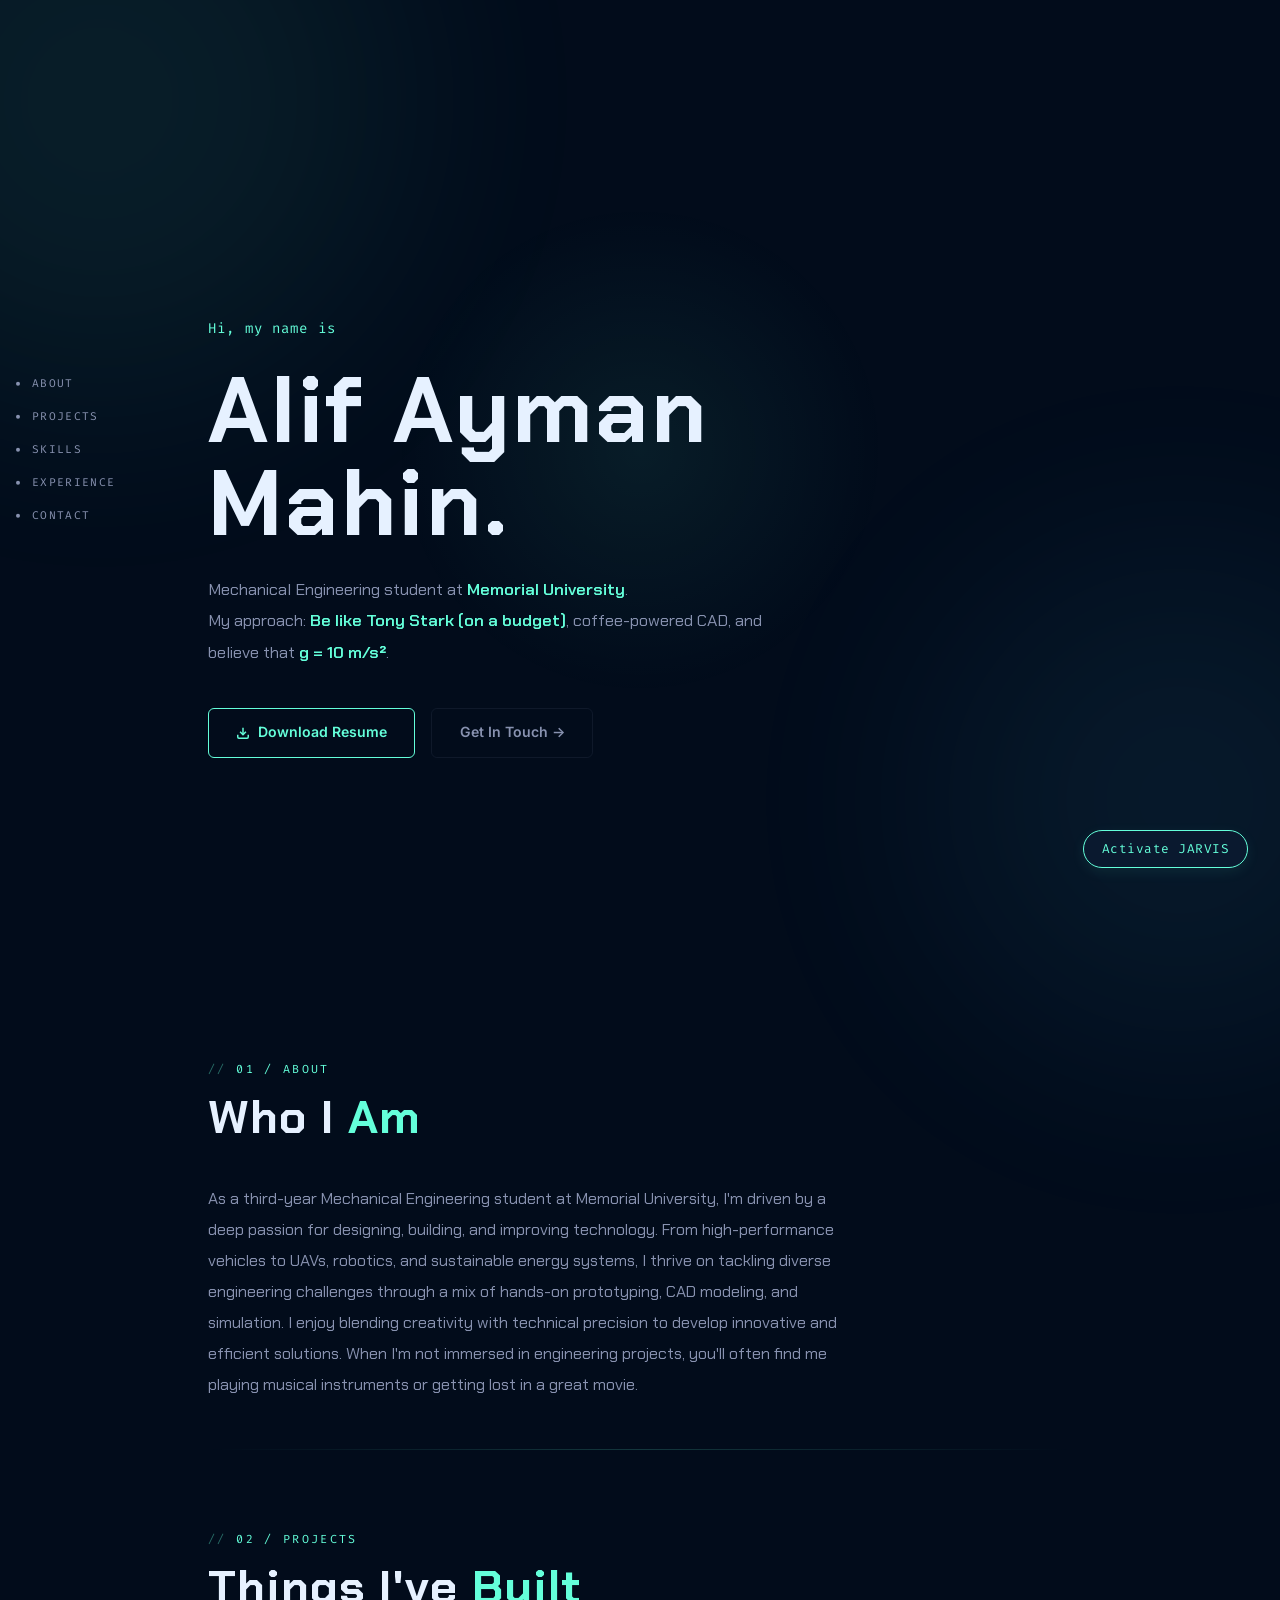
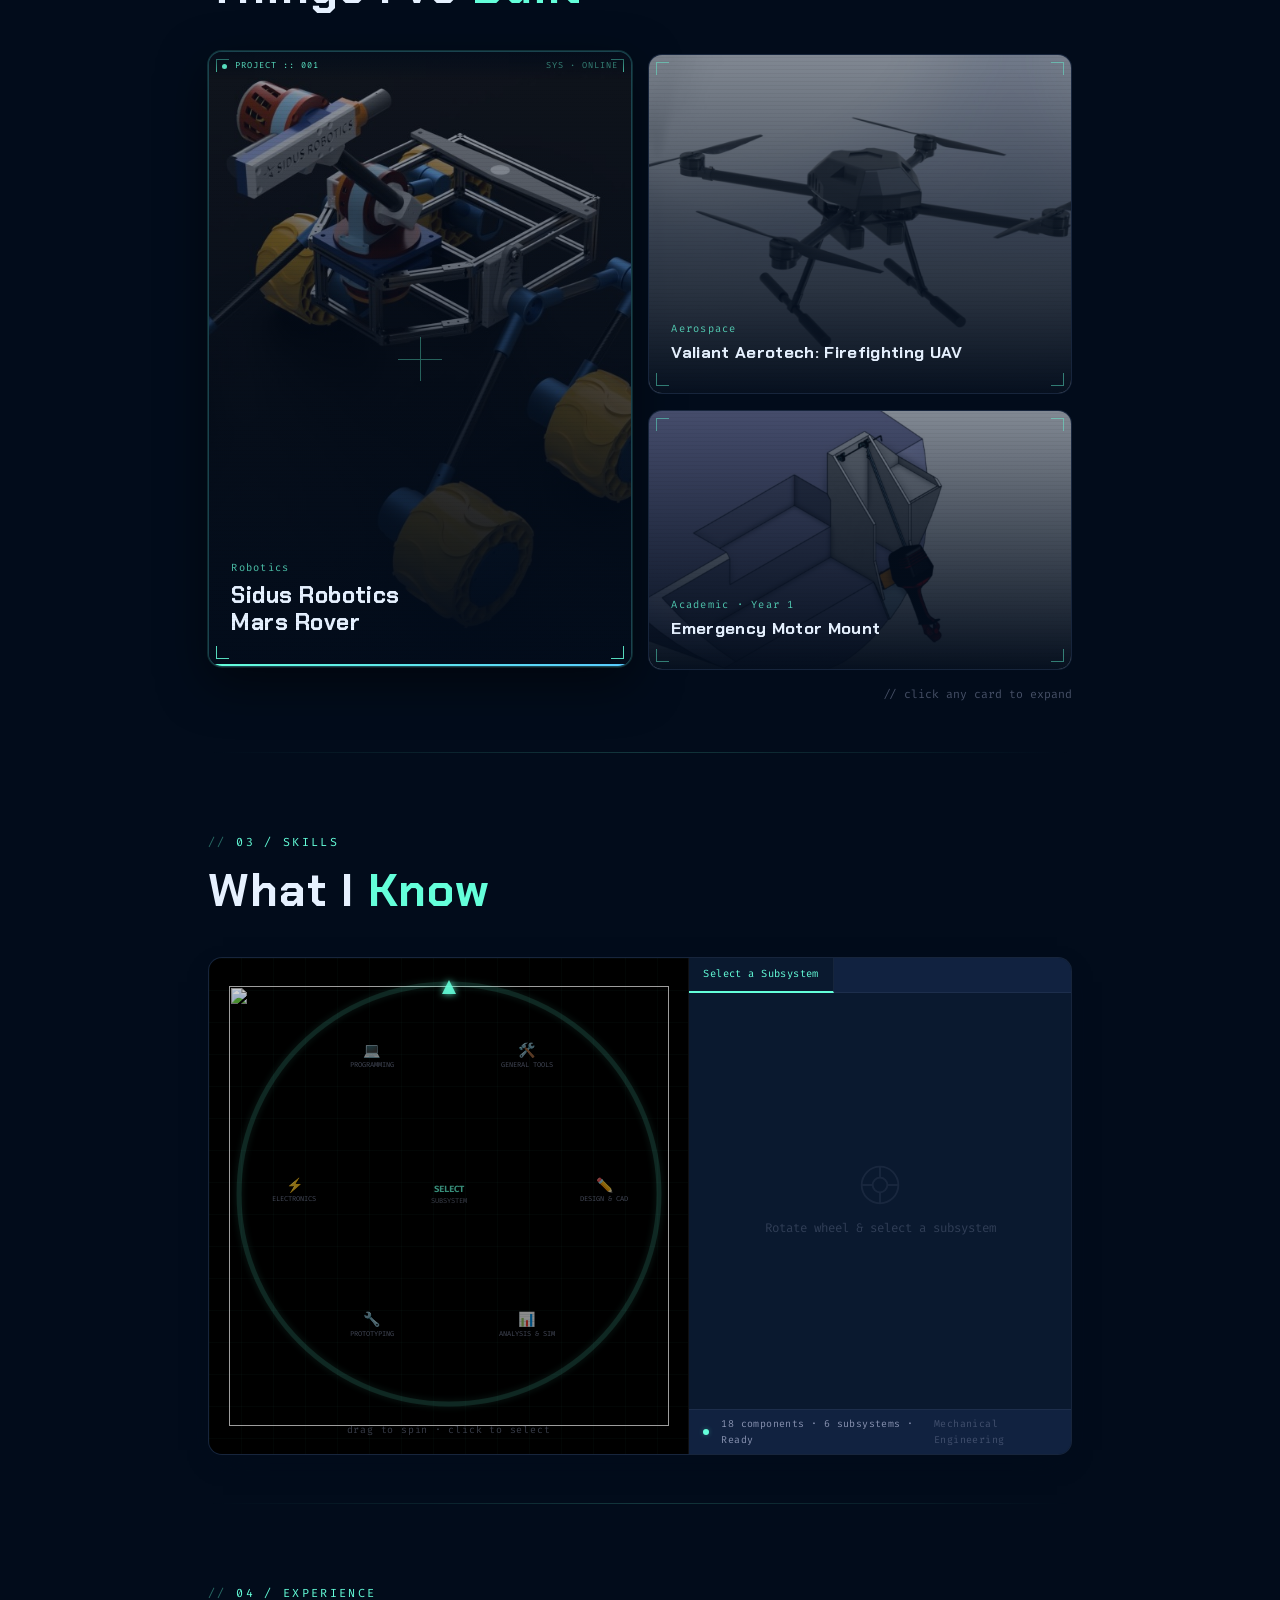
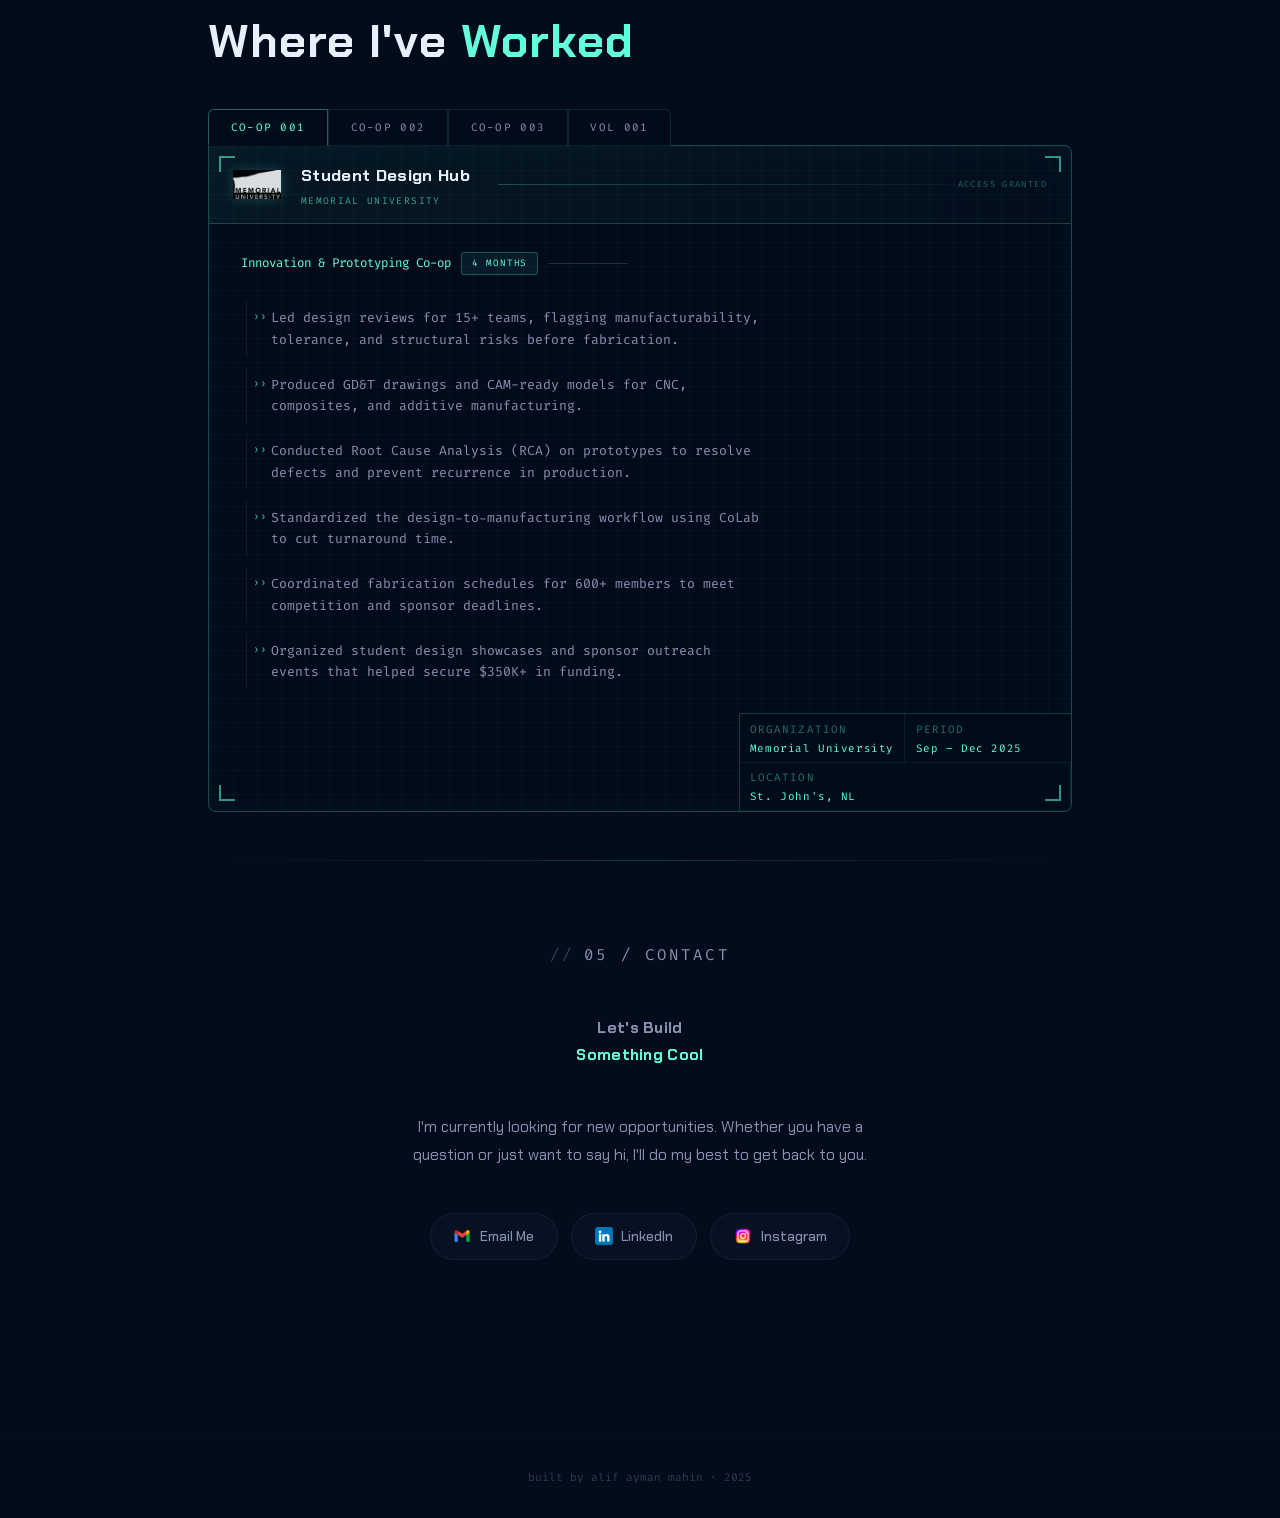
==== commit 5a0c9ee8: "Update index.html" ====
--- a/index.html
+++ b/index.html
@@ -241,7 +241,7 @@
 /* LEFT — canvas wheel */
 .jarvis-wheel-side{
   position:relative;
-  background:var(--bg);
+  background:#000;
   border-right:1px solid var(--border2);
   display:flex;flex-direction:column;align-items:center;justify-content:center;
   padding:1rem 0;
@@ -255,7 +255,22 @@
   background-size:32px 32px;
   pointer-events:none;
 }
-#jarvisCanvas{display:block;touch-action:none;cursor:grab;}
+/* Arc reactor PNG — sits directly behind the canvas */
+#arcReactorImg{
+  position:absolute;
+  width:440px;height:440px;
+  object-fit:contain;
+  pointer-events:none;
+  opacity:0.82;
+  /* breathing glow pulse */
+  animation:arcReactorPulse 3s ease-in-out infinite;
+  image-rendering:auto;
+}
+@keyframes arcReactorPulse{
+  0%,100%{filter:drop-shadow(0 0 14px rgba(100,220,255,.50)) drop-shadow(0 0 28px rgba(100,220,255,.22)) brightness(1);}
+  50%{filter:drop-shadow(0 0 22px rgba(100,220,255,.80)) drop-shadow(0 0 48px rgba(100,220,255,.38)) brightness(1.12);}
+}
+#jarvisCanvas{display:block;touch-action:none;cursor:grab;position:relative;z-index:1;}
 #jarvisCanvas:active{cursor:grabbing;}
 .jarvis-wheel-hint{
   font-family:'Fira Code',monospace;font-size:.62rem;
@@ -418,6 +433,7 @@
   .jarvis-skill-inner{grid-template-columns:1fr;grid-template-rows:380px 1fr;}
   .jarvis-wheel-side{border-right:none;border-bottom:1px solid var(--border2);}
   #jarvisCanvas{width:340px!important;height:340px!important;}
+  #arcReactorImg{width:340px!important;height:340px!important;}
 }
 @media(max-width:600px){
   /* Hero CTAs stack vertically */
@@ -830,112 +846,82 @@
 
 .footer-line{text-align:center;padding:2rem;font-family:'Fira Code',monospace;font-size:.7rem;color:var(--muted);opacity:.35;border-top:1px solid var(--border2);}
 
-/* ═══════════════════════════════════════════════════
-   JARVIS HUD OVERLAY
-   Fixed panels that fade in when .lab-mode is active.
-   pointer-events:none on the container so scrolling
-   and clicking the page still works normally.
-═══════════════════════════════════════════════════ */
-.jarvis-hud{
-  position:fixed;inset:0;pointer-events:none;z-index:500;
-  opacity:0;transition:opacity 1.2s .6s;
+/* ══════════════════════════════════════════════════
+   JARVIS LAB MODE — MISSION LOG (about section)
+══════════════════════════════════════════════════ */
+.jarvis-mission-log{
+  display:none;flex-direction:column;gap:0;
   font-family:'Fira Code',monospace;
-}
-.lab-mode .jarvis-hud{opacity:1;}
-
-/* global scanline texture in lab mode */
-.jhud-scanline{
-  position:fixed;inset:0;pointer-events:none;z-index:498;
-  background:repeating-linear-gradient(
-    0deg,transparent,transparent 2px,
-    rgba(0,255,238,.013) 2px,rgba(0,255,238,.013) 4px
-  );
-  opacity:0;transition:opacity 1.2s;
-}
-.lab-mode .jhud-scanline{opacity:1;}
-
-/* panel base */
-.jhud-panel{
-  position:absolute;pointer-events:auto;
-  background:rgba(0,4,4,.82);
-  border:1px solid rgba(0,255,238,.25);
-  border-radius:8px;
-  padding:.85rem 1rem;
-  backdrop-filter:blur(10px);
-  font-size:.64rem;letter-spacing:.06em;
-  box-shadow:0 0 20px rgba(0,255,238,.04),inset 0 0 20px rgba(0,255,238,.02);
-}
-
-/* corner bracket marks */
-.jhud-c{position:absolute;width:10px;height:10px;border-color:var(--accent);border-style:solid;opacity:.65;}
-.jhud-c.tl{top:4px;left:4px;border-width:1.5px 0 0 1.5px;}
-.jhud-c.tr{top:4px;right:4px;border-width:1.5px 1.5px 0 0;}
-.jhud-c.bl{bottom:4px;left:4px;border-width:0 0 1.5px 1.5px;}
-.jhud-c.br{bottom:4px;right:4px;border-width:0 1.5px 1.5px 0;}
-
-/* panel heading */
-.jhud-title{
-  font-size:.58rem;color:var(--accent);letter-spacing:.16em;
-  text-transform:uppercase;margin-bottom:.65rem;
-  display:flex;align-items:center;gap:.5rem;
-  border-bottom:1px solid rgba(0,255,238,.12);padding-bottom:.4rem;
-}
-.jhud-title::before{content:'◈';font-size:.5rem;opacity:.7;}
-
-/* ── CLOCK (top-left) ── */
-.jhud-clock{
-  top:1.5rem;left:1.5rem;width:164px;
-  display:flex;flex-direction:column;align-items:center;gap:.45rem;
-}
-.jhud-clock-svg{width:108px;height:108px;flex-shrink:0;}
-.jhud-time{
-  font-size:1.18rem;font-weight:700;color:var(--accent);
-  letter-spacing:.1em;text-align:center;
-  text-shadow:0 0 14px rgba(0,255,238,.6);
-}
-.jhud-date{
-  font-size:.58rem;color:var(--muted);text-align:center;
-  letter-spacing:.12em;text-transform:uppercase;line-height:1.7;
-  white-space:pre-line;
-}
-.jhud-uptime{
-  font-size:.56rem;color:var(--accent);opacity:.45;
-  display:flex;align-items:center;gap:.35rem;margin-top:.1rem;
-}
-.jhud-uptime::before{content:'◈';animation:labPulse 2s ease-in-out infinite;}
-
-/* ── PROFILE (top-right) ── */
-.jhud-profile{
-  top:1.5rem;right:4.5rem; /* clear the JARVIS toggle button */
-  width:215px;
-}
-.jhud-row{display:flex;gap:.5rem;margin-bottom:.3rem;font-size:.63rem;}
-.jhud-key{color:var(--accent);opacity:.5;min-width:54px;flex-shrink:0;}
-.jhud-val{color:var(--fg);}
-.jhud-val.live{
-  color:var(--accent);
-  animation:jhudPulse 2.4s ease-in-out infinite;
-}
-@keyframes jhudPulse{0%,100%{opacity:1}50%{opacity:.35}}
-
-/* ── SKILL GAUGES (bottom-left) ── */
-.jhud-gauges{
-  bottom:5.5rem;left:1.5rem;width:226px;
-}
-.jhud-gauges-grid{
-  display:grid;grid-template-columns:repeat(3,1fr);
-  gap:.55rem;margin-top:.6rem;
-}
-.jhud-gauge{display:flex;flex-direction:column;align-items:center;gap:.2rem;}
-.jhud-gauge-svg{width:52px;height:52px;}
-.jhud-gauge-label{
-  font-size:.48rem;letter-spacing:.06em;color:var(--muted);
-  text-align:center;text-transform:uppercase;line-height:1.3;
-}
-
-/* ── hide all panels on small screens ── */
-@media(max-width:900px){
-  .jhud-clock,.jhud-profile,.jhud-gauges{display:none;}
+  border:1px solid rgba(100,255,218,.18);
+  border-radius:10px;overflow:hidden;
+  background:rgba(2,12,27,.85);
+  max-width:640px;
+}
+.jml-header{
+  display:flex;align-items:center;justify-content:space-between;
+  padding:.5rem 1rem;
+  background:rgba(100,255,218,.05);
+  border-bottom:1px solid rgba(100,255,218,.15);
+  font-size:.58rem;letter-spacing:.14em;
+}
+.jml-header-tag{color:var(--accent);opacity:.9;}
+.jml-header-id{color:var(--muted);opacity:.5;}
+.jml-row{
+  display:flex;align-items:baseline;gap:.75rem;
+  padding:.55rem 1rem;
+  border-bottom:1px solid rgba(100,255,218,.06);
+  transition:background .2s;
+}
+.jml-row:last-child{border-bottom:none;}
+.jml-row:hover{background:rgba(100,255,218,.04);}
+.jml-ts{
+  font-size:.58rem;color:var(--muted);opacity:.45;
+  white-space:nowrap;flex-shrink:0;letter-spacing:.06em;
+}
+.jml-tag{
+  font-size:.55rem;letter-spacing:.1em;
+  border:1px solid;padding:.1rem .4rem;border-radius:3px;
+  white-space:nowrap;flex-shrink:0;opacity:.85;
+  min-width:56px;text-align:center;
+}
+.jml-text{
+  font-size:.78rem;color:var(--fg);line-height:1.5;opacity:.82;
+}
+
+/* ══════════════════════════════════════════════════
+   JARVIS LAB MODE — NETWORK LINKS (contact section)
+══════════════════════════════════════════════════ */
+.lab-mode .contact-links{
+  flex-direction:column;align-items:flex-start;
+  gap:0;max-width:460px;margin:0 auto;
+  border:1px solid rgba(100,255,218,.18);
+  border-radius:10px;overflow:hidden;
+  background:rgba(2,12,27,.85);
+  font-family:'Fira Code',monospace;
+}
+.lab-mode .contact-link{
+  width:100%;border:none;border-bottom:1px solid rgba(100,255,218,.08);
+  border-radius:0;
+  background:transparent;
+  padding:.7rem 1.1rem;
+  display:flex;align-items:center;gap:.85rem;
+  font-family:'Fira Code',monospace;font-size:.78rem;
+  color:var(--muted);letter-spacing:.06em;
+  transition:background .18s,color .18s,padding-left .18s;
+}
+.lab-mode .contact-link:last-child{border-bottom:none;}
+.lab-mode .contact-link::before{
+  content:'›› ';color:var(--accent);opacity:.55;font-size:.7rem;
+  flex-shrink:0;transition:opacity .18s;
+}
+.lab-mode .contact-link:hover{
+  background:rgba(100,255,218,.05);
+  color:var(--accent);padding-left:1.5rem;
+}
+.lab-mode .contact-link:hover::before{opacity:1;}
+.lab-mode .contact-logo{
+  filter:invert(1) sepia(1) saturate(3) hue-rotate(130deg);
+  opacity:.65;
 }
 </style>
 </head>
@@ -944,66 +930,6 @@
 <div class="bg-orb bg-orb-1"></div>
 <div class="bg-orb bg-orb-2"></div>
 
-<!-- ═══════════════ JARVIS HUD OVERLAY ═══════════════
-     Fades in on .lab-mode. All panels are position:absolute
-     inside a pointer-events:none container so page interaction
-     is never blocked.
-════════════════════════════════════════════════════ -->
-<div class="jarvis-hud" id="jarvisHUD">
-  <div class="jhud-scanline"></div>
-
-  <!-- ── CLOCK (top-left) ── -->
-  <div class="jhud-panel jhud-clock">
-    <span class="jhud-c tl"></span><span class="jhud-c tr"></span>
-    <span class="jhud-c bl"></span><span class="jhud-c br"></span>
-    <svg class="jhud-clock-svg" id="jhudClockSvg" viewBox="0 0 108 108">
-      <!-- track rings -->
-      <circle cx="54" cy="54" r="46" fill="none" stroke="rgba(0,255,238,.07)" stroke-width="4"/>
-      <circle cx="54" cy="54" r="35" fill="none" stroke="rgba(0,255,238,.05)" stroke-width="3"/>
-      <!-- live arcs -->
-      <circle id="jhudSecArc" cx="54" cy="54" r="46" fill="none"
-        stroke="#00ffee" stroke-width="2.5" stroke-linecap="round"
-        stroke-dasharray="0 289" transform="rotate(-90 54 54)"
-        style="filter:drop-shadow(0 0 4px #00ffee);transition:stroke-dasharray .4s linear;"/>
-      <circle id="jhudMinArc" cx="54" cy="54" r="35" fill="none"
-        stroke="#57cbff" stroke-width="2" stroke-linecap="round"
-        stroke-dasharray="0 220" transform="rotate(-90 54 54)"
-        style="filter:drop-shadow(0 0 3px #57cbff);transition:stroke-dasharray 1s ease;"/>
-      <!-- inner fill -->
-      <circle cx="54" cy="54" r="24" fill="rgba(0,0,0,.55)" stroke="rgba(0,255,238,.15)" stroke-width="1"/>
-      <!-- tick marks (12 major) -->
-      <g id="jhudTicks" stroke="rgba(0,255,238,.3)" stroke-width="1.2"></g>
-      <!-- center -->
-      <circle cx="54" cy="54" r="3.5" fill="#00ffee" style="filter:drop-shadow(0 0 5px #00ffee);"/>
-    </svg>
-    <div class="jhud-time" id="jhudTime">00:00:00</div>
-    <div class="jhud-date" id="jhudDate">---</div>
-    <div class="jhud-uptime">SYSTEM ACTIVE</div>
-  </div>
-
-  <!-- ── ENGINEER PROFILE (top-right) ── -->
-  <div class="jhud-panel jhud-profile">
-    <span class="jhud-c tl"></span><span class="jhud-c tr"></span>
-    <span class="jhud-c bl"></span><span class="jhud-c br"></span>
-    <div class="jhud-title">Engineer Profile</div>
-    <div class="jhud-row"><span class="jhud-key">ID ›</span><span class="jhud-val">ALIF_MAHIN</span></div>
-    <div class="jhud-row"><span class="jhud-key">ROLE ›</span><span class="jhud-val">MECH ENG</span></div>
-    <div class="jhud-row"><span class="jhud-key">INST ›</span><span class="jhud-val">MUN · NL · CA</span></div>
-    <div class="jhud-row"><span class="jhud-key">YEAR ›</span><span class="jhud-val">03 / 04</span></div>
-    <div class="jhud-row"><span class="jhud-key">PROJ ›</span><span class="jhud-val">03 DEPLOYED</span></div>
-    <div class="jhud-row"><span class="jhud-key">CO-OP ›</span><span class="jhud-val">03 COMPLETED</span></div>
-    <div class="jhud-row"><span class="jhud-key">STAT ›</span><span class="jhud-val live">● ONLINE</span></div>
-  </div>
-
-  <!-- ── SKILL LOAD GAUGES (bottom-left) ── -->
-  <div class="jhud-panel jhud-gauges">
-    <span class="jhud-c tl"></span><span class="jhud-c tr"></span>
-    <span class="jhud-c bl"></span><span class="jhud-c br"></span>
-    <div class="jhud-title">Skill Load</div>
-    <div class="jhud-gauges-grid" id="jhudGaugesGrid"></div>
-  </div>
-
-</div><!-- /jarvis-hud -->
 <div id="jarvisOverlay" class="jarvis-overlay"><pre id="jarvisOverlayText" class="jarvis-overlay-text"></pre></div>
 <div class="spotlight"></div>
 <canvas id="gridCanvas"></canvas>
@@ -1117,6 +1043,7 @@
 
       <!-- LEFT: spinning arc wheel -->
       <div class="jarvis-wheel-side">
+        <img id="arcReactorImg" src="assets/images/pngwing_com.png" alt="">
         <canvas id="jarvisCanvas"></canvas>
         <div class="jarvis-wheel-hint">drag to spin · click to select</div>
         <div class="ji-mobile-grid" id="jiMobileGrid"></div>
@@ -1662,12 +1589,6 @@
   ctx.scale(DPR, DPR);
   const W = CSS_W, H = CSS_H, CX = W/2, CY = H/2;
 
-  /* ── Arc Reactor PNG ── */
-  const arcImg = new Image();
-  arcImg.src = 'assets/images/pngwing_com.png';
-  let arcImgLoaded = false;
-  arcImg.onload = () => { arcImgLoaded = true; };
-
   /* ── wheel state ── */
   let rotation    = 0;
   let targetRot   = 0;
@@ -1706,27 +1627,13 @@
     const glowCol = glowCat>=0?CATS[glowCat].color:'#64ffda';
     const breathe = 0.5+0.5*Math.sin(pulseT);
 
-    /* ── 1. PNG base image ── */
-    if(arcImgLoaded){
+    /* ── 1. Category tint on active slice — screen blend over the real PNG behind canvas ── */
+    if(glowCat >= 0){
       ctx.save();
-      ctx.globalAlpha = 0.70 + 0.08*breathe;
-      ctx.drawImage(arcImg, 0, 0, W, H);
-      ctx.restore();
-
-      /* Whole-reactor tint toward active category colour */
-      if(glowCat >= 0){
-        ctx.save();
-        ctx.globalCompositeOperation = 'screen';
-        ctx.globalAlpha = 0.10 + 0.07*breathe;
-        ctx.fillStyle = CATS[glowCat].color;
-        ctx.beginPath(); ctx.arc(CX,CY,W*0.52,0,Math.PI*2); ctx.fill();
-        ctx.restore();
-      }
-    } else {
-      /* Fallback ring while image loads */
-      ctx.save();
-      ctx.strokeStyle=hexAlpha(glowCol,0.3); ctx.lineWidth=3;
-      ctx.beginPath(); ctx.arc(CX,CY,R_OVLY_OUTER,0,Math.PI*2); ctx.stroke();
+      ctx.globalCompositeOperation = 'screen';
+      ctx.globalAlpha = 0.12 + 0.08*breathe;
+      ctx.fillStyle = CATS[glowCat].color;
+      ctx.beginPath(); ctx.arc(CX,CY,W*0.52,0,Math.PI*2); ctx.fill();
       ctx.restore();
     }
 
@@ -2218,10 +2125,8 @@
       },800);
     },BOOT.length*600+1800);
     setTimeout(()=>ov.classList.remove('active'),2000);
-    /* ── HUD ── */
-    buildJhudTicks();
-    buildJhudGauges();
-    startJhudClock();
+    /* show mission log after boot sequence fades */
+    setTimeout(showMissionLog, BOOT.length*600+2700);
   },1500);
 }
 
@@ -2240,100 +2145,47 @@
     jarvisTerm.innerHTML='';
     aboutContent.style.display='';
     aboutContent.textContent=origBio;
+    const ml=document.getElementById('jarvisMissionLog');
+    if(ml) ml.remove();
     setTimeout(()=>ov.classList.remove('active'),1000);
-    /* ── HUD ── */
-    stopJhudClock();
   },1500);
 }
 
-/* ═══════════════════════════════════════════
-   JARVIS HUD — clock, tick marks, skill gauges
-═══════════════════════════════════════════ */
-
-/* ── tick mark ring ── */
-function buildJhudTicks(){
-  const g = document.getElementById('jhudTicks');
-  if(!g || g.childElementCount) return; // build once
-  for(let i=0;i<12;i++){
-    const a  = (i/12)*Math.PI*2 - Math.PI/2;
-    const r1 = 46, r2 = i%3===0 ? 40 : 43;
-    const x1 = 54+Math.cos(a)*r1, y1 = 54+Math.sin(a)*r1;
-    const x2 = 54+Math.cos(a)*r2, y2 = 54+Math.sin(a)*r2;
-    const line = document.createElementNS('http://www.w3.org/2000/svg','line');
-    line.setAttribute('x1',x1);line.setAttribute('y1',y1);
-    line.setAttribute('x2',x2);line.setAttribute('y2',y2);
-    if(i%3===0) line.setAttribute('stroke-width','1.8');
-    g.appendChild(line);
-  }
-}
-
-/* ── live clock ── */
-let jhudClockTick = null;
-const JHUD_DAYS   = ['SUNDAY','MONDAY','TUESDAY','WEDNESDAY','THURSDAY','FRIDAY','SATURDAY'];
-const JHUD_MONTHS = ['JAN','FEB','MAR','APR','MAY','JUN','JUL','AUG','SEP','OCT','NOV','DEC'];
-
-function tickJhud(){
-  const now = new Date();
-  const h = String(now.getHours()).padStart(2,'0');
-  const m = String(now.getMinutes()).padStart(2,'0');
-  const s = String(now.getSeconds()).padStart(2,'0');
-  const tEl = document.getElementById('jhudTime');
-  const dEl = document.getElementById('jhudDate');
-  if(tEl) tEl.textContent = h+':'+m+':'+s;
-  if(dEl) dEl.textContent = JHUD_DAYS[now.getDay()]+'\n'+JHUD_MONTHS[now.getMonth()]+' '+now.getDate();
-
-  /* seconds arc: circumference of r=46 ≈ 289.0 */
-  const secFrac = now.getSeconds()/60;
-  const minFrac = (now.getMinutes()*60+now.getSeconds())/3600;
-  const sArc = document.getElementById('jhudSecArc');
-  const mArc = document.getElementById('jhudMinArc');
-  if(sArc) sArc.setAttribute('stroke-dasharray',`${(secFrac*289).toFixed(1)} 289`);
-  if(mArc) mArc.setAttribute('stroke-dasharray',`${(minFrac*220).toFixed(1)} 220`);
-}
-function startJhudClock(){ tickJhud(); jhudClockTick=setInterval(tickJhud,1000); }
-function stopJhudClock(){ if(jhudClockTick){clearInterval(jhudClockTick);jhudClockTick=null;} }
-
-/* ── skill arc gauges ── */
-const JHUD_SKILLS=[
-  {label:'CAD',     pct:88,color:'#57cbff'},
-  {label:'ANALYSIS',pct:76,color:'#64ffda'},
-  {label:'PROTO',   pct:90,color:'#ffbd2e'},
-  {label:'ELEC',    pct:72,color:'#ff9f57'},
-  {label:'CODE',    pct:78,color:'#c084fc'},
-  {label:'TOOLS',   pct:82,color:'#8892b0'},
+/* ══════════════════════════════════════════════
+   MISSION LOG — replaces about bio in lab mode
+══════════════════════════════════════════════ */
+const MISSION_ENTRIES = [
+  {ts:'2026.05',tag:'MISSION', text:'AEAC Competition — Valiant Aerotech firefighting UAV deployment'},
+  {ts:'2026.08',tag:'MISSION', text:'CIRC Competition — Sidus Robotics Mars Rover field trials'},
+  {ts:'2028.05',tag:'TARGET',  text:'Graduation — B.Eng Mechanical Engineering, Memorial University'},
 ];
-function buildJhudGauges(){
-  const grid=document.getElementById('jhudGaugesGrid');
-  if(!grid) return;
-  grid.innerHTML='';
-  const R=17, C=+(2*Math.PI*R).toFixed(1); // ≈106.8
-  JHUD_SKILLS.forEach(sk=>{
-    const wrap=document.createElement('div');
-    wrap.className='jhud-gauge';
-    wrap.innerHTML=`
-      <svg class="jhud-gauge-svg" viewBox="0 0 50 50">
-        <circle cx="25" cy="25" r="${R}" fill="none"
-          stroke="rgba(255,255,255,.06)" stroke-width="3.5"/>
-        <circle cx="25" cy="25" r="${R}" fill="none"
-          stroke="${sk.color}" stroke-width="3" stroke-linecap="round"
-          stroke-dasharray="0 ${C}" transform="rotate(-90 25 25)"
-          class="jhud-gauge-arc"
-          data-fill="${+(sk.pct/100*C).toFixed(1)}" data-c="${C}"
-          style="filter:drop-shadow(0 0 3px ${sk.color});transition:stroke-dasharray 1.3s cubic-bezier(.25,.8,.25,1) var(--jd,0s);"/>
-        <text x="25" y="29" text-anchor="middle"
-          fill="${sk.color}" font-family="Fira Code,monospace"
-          font-size="8.5" font-weight="700">${sk.pct}</text>
-      </svg>
-      <div class="jhud-gauge-label">${sk.label}</div>`;
-    grid.appendChild(wrap);
+function showMissionLog(){
+  let ml=document.getElementById('jarvisMissionLog');
+  if(!ml){
+    ml=document.createElement('div');
+    ml.id='jarvisMissionLog';
+    ml.className='jarvis-mission-log';
+    /* insert BEFORE aboutContent so bio stays below */
+    aboutContent.parentNode.insertBefore(ml,aboutContent);
+  }
+  ml.innerHTML='<div class="jml-header"><span class="jml-header-tag">◈ MISSION LOG</span><span class="jml-header-id">SUBJECT: ALIF_MAHIN</span></div>';
+  ml.style.display='flex';
+  /* bio stays visible */
+  aboutContent.style.display='';
+  MISSION_ENTRIES.forEach((e,i)=>{
+    const row=document.createElement('div');
+    row.className='jml-row';
+    row.style.opacity='0';
+    row.style.transform='translateX(-10px)';
+    const col=e.tag==='TARGET'?'#c084fc':'#ffbd2e';
+    row.innerHTML=`<span class="jml-ts">${e.ts}</span><span class="jml-tag" style="color:${col};border-color:${col}30;">${e.tag}</span><span class="jml-text">${e.text}</span>`;
+    ml.appendChild(row);
+    setTimeout(()=>{
+      row.style.transition='opacity .35s ease, transform .35s ease';
+      row.style.opacity='1';
+      row.style.transform='translateX(0)';
+    }, i*90);
   });
-  /* stagger the fill animations */
-  setTimeout(()=>{
-    grid.querySelectorAll('.jhud-gauge-arc').forEach((arc,i)=>{
-      arc.style.setProperty('--jd',(i*120)+'ms');
-      arc.setAttribute('stroke-dasharray',`${arc.dataset.fill} ${arc.dataset.c}`);
-    });
-  },150);
 }
 </script>
 </body>
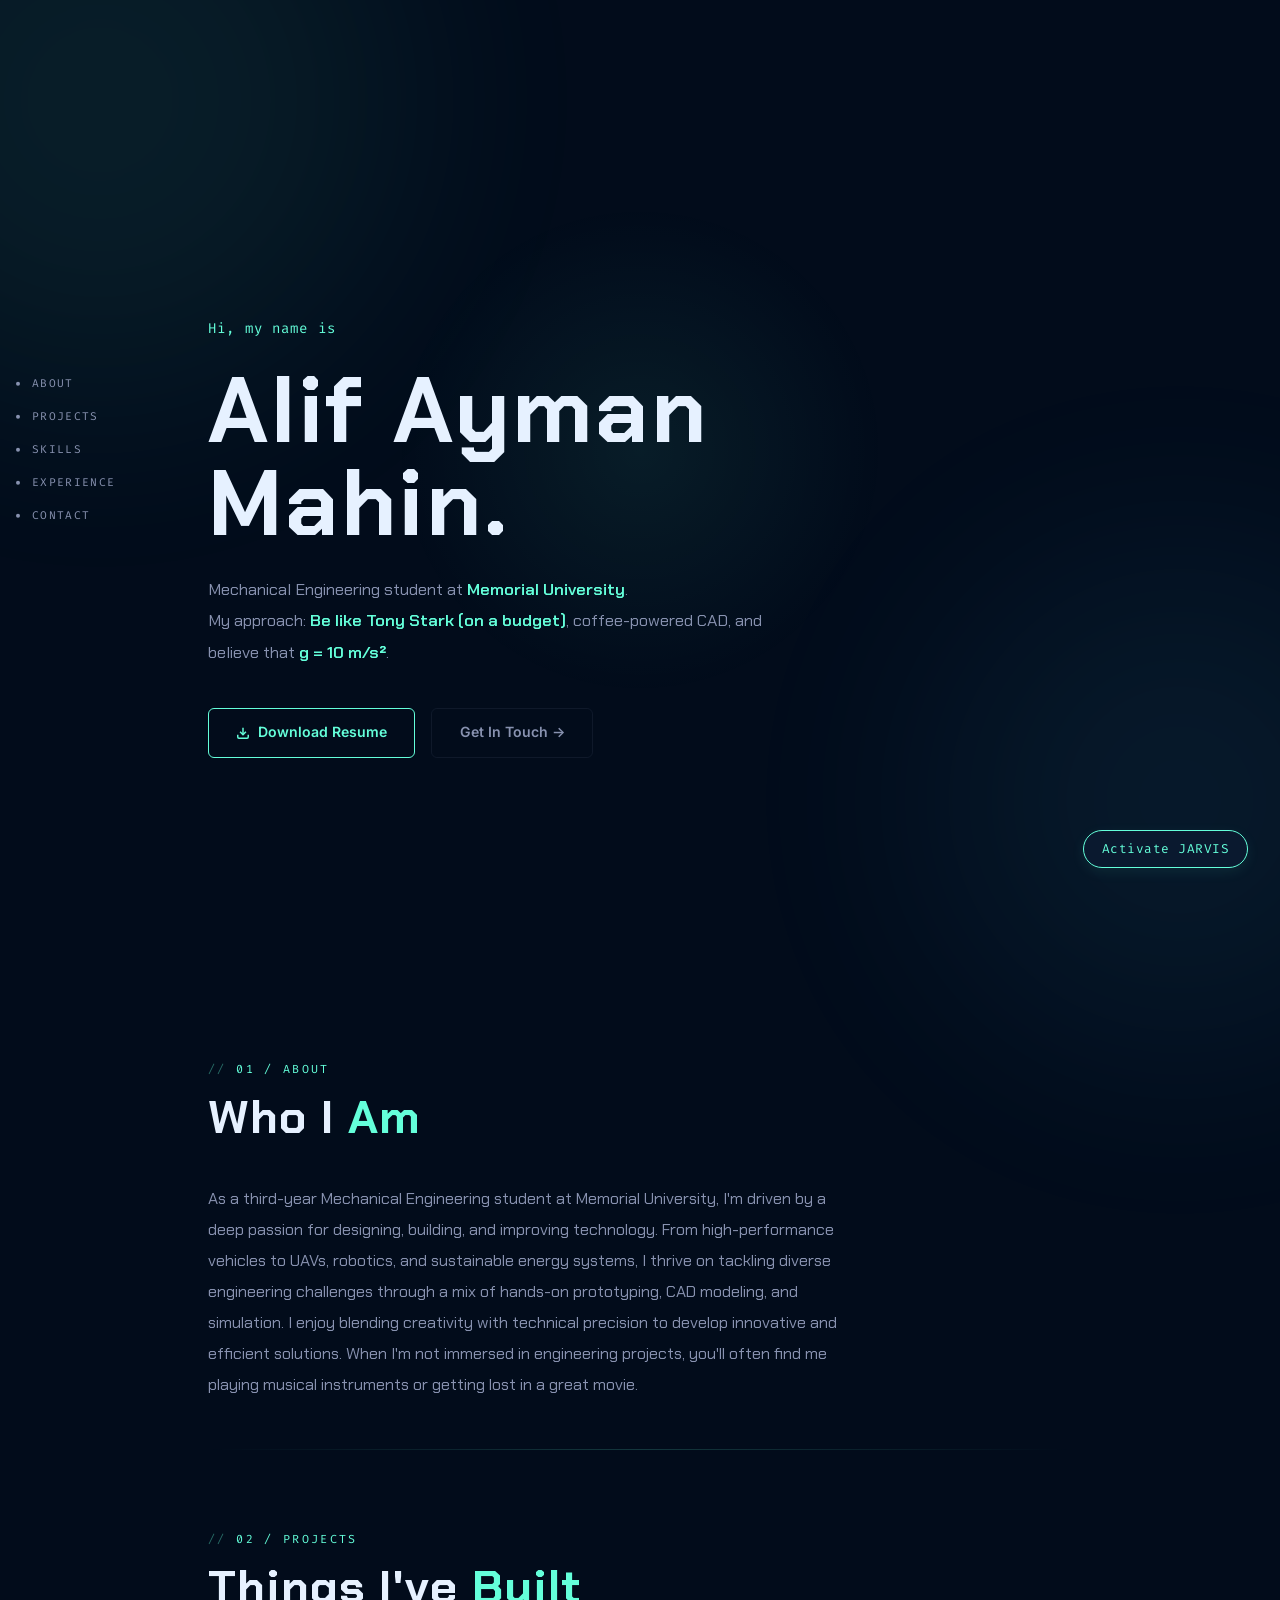
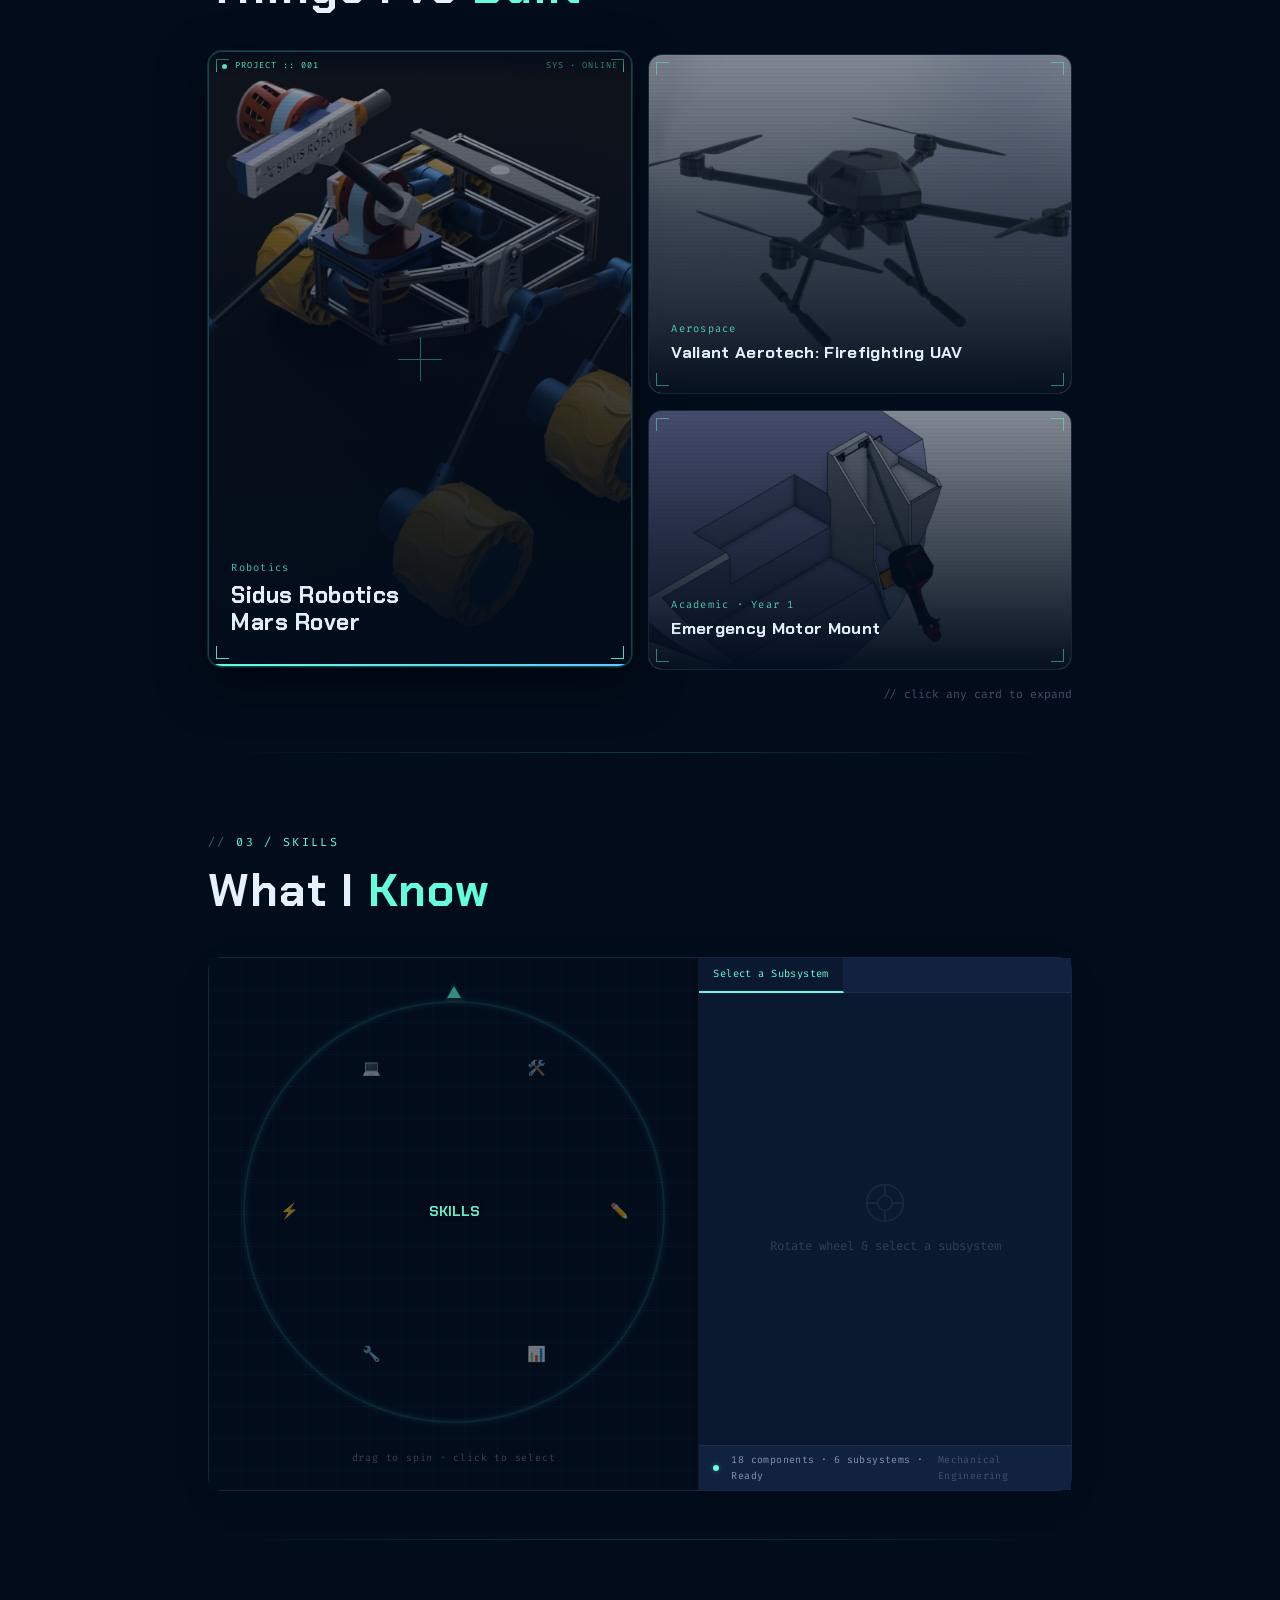
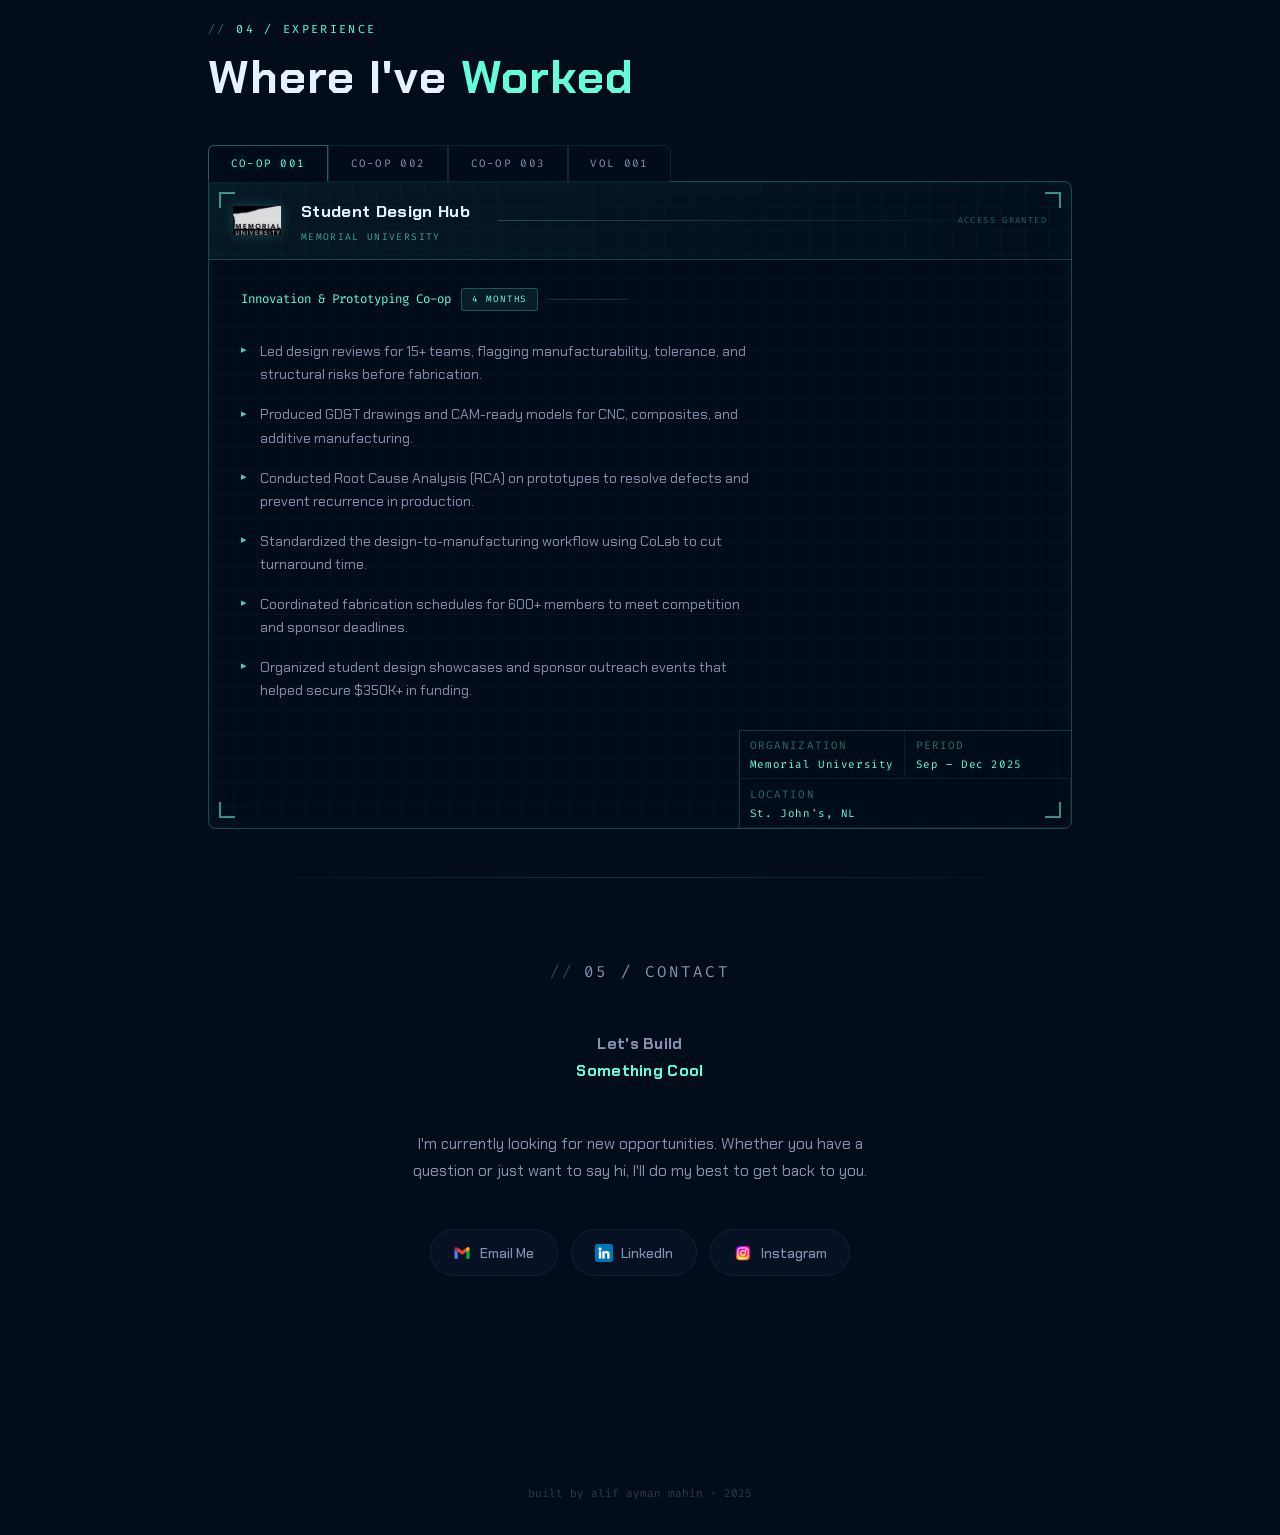
==== commit 05094f05: "hh" ====
--- a/index.html
+++ b/index.html
@@ -228,12 +228,12 @@
 /* outer container: canvas on left, info panel on right */
 .jarvis-skill-inner{
   display:grid;
-  grid-template-columns:480px 1fr;
+  grid-template-columns:490px 1fr;
   gap:0;
   background:var(--bg2);
   border:1px solid var(--border2);
   border-radius:14px;
-  overflow:hidden;
+  overflow:visible;
   box-shadow:var(--shadow);
   min-height:480px;
 }
@@ -241,11 +241,10 @@
 /* LEFT — canvas wheel */
 .jarvis-wheel-side{
   position:relative;
-  background:#000;
+  background:var(--bg);
   border-right:1px solid var(--border2);
   display:flex;flex-direction:column;align-items:center;justify-content:center;
-  padding:1rem 0;
-  overflow:hidden;
+  padding:1.5rem 0;
 }
 .jarvis-wheel-side::before{
   content:'';position:absolute;inset:0;
@@ -255,21 +254,124 @@
   background-size:32px 32px;
   pointer-events:none;
 }
-/* Arc reactor PNG — sits directly behind the canvas */
-#arcReactorImg{
+/* shared wrapper so arc centers on canvas exactly */
+.jarvis-wheel-canvas-wrap{
+  position:relative;
+  width:460px;height:460px;
+  flex-shrink:0;
+}
+.jarvis-wheel-canvas-wrap #jarvisCanvas{
+  position:relative;z-index:1;
+}
+/* ══════════════════════════════════════════
+   CSS ARC REACTOR — JARVIS mode only
+   Pure outlines + glow, no solid fills
+════════════════════════════════════════════ */
+.arc-reactor{
   position:absolute;
-  width:440px;height:440px;
-  object-fit:contain;
+  width:460px;height:460px;
+  top:0;left:0;
+  border-radius:50%;
   pointer-events:none;
-  opacity:0.82;
-  /* breathing glow pulse */
-  animation:arcReactorPulse 3s ease-in-out infinite;
-  image-rendering:auto;
-}
-@keyframes arcReactorPulse{
-  0%,100%{filter:drop-shadow(0 0 14px rgba(100,220,255,.50)) drop-shadow(0 0 28px rgba(100,220,255,.22)) brightness(1);}
-  50%{filter:drop-shadow(0 0 22px rgba(100,220,255,.80)) drop-shadow(0 0 48px rgba(100,220,255,.38)) brightness(1.12);}
-}
+  opacity:0;transition:opacity .9s ease;
+  z-index:0;
+}
+.lab-mode .arc-reactor{
+  opacity:1;
+  animation:arcBreath 3s ease-in-out infinite, arcSlowSpin 60s linear infinite;
+}
+@keyframes arcBreath{
+  0%,100%{filter:drop-shadow(0 0 8px rgba(80,210,255,.40));}
+  50%     {filter:drop-shadow(0 0 18px rgba(80,210,255,.70));}
+}
+@keyframes arcSlowSpin{
+  from{transform:rotate(0deg);}
+  to  {transform:rotate(360deg);}
+}
+
+/* ── Outer ring ── */
+.arc-r-ring-outer{
+  position:absolute;inset:5%;border-radius:50%;
+  border:1.5px solid rgba(100,220,255,.55);
+  box-shadow:0 0 8px 2px rgba(80,200,255,.25),inset 0 0 6px 1px rgba(80,200,255,.12);
+  opacity:0;transition:opacity .9s;
+}
+/* ── Blade band ring borders ── */
+.arc-r-ring-mid{
+  position:absolute;inset:28%;border-radius:50%;
+  border:1.5px solid rgba(100,220,255,.45);
+  box-shadow:0 0 6px 2px rgba(80,200,255,.20),inset 0 0 5px 1px rgba(80,200,255,.10);
+  opacity:0;transition:opacity .9s;
+}
+/* ── Inner ring ── */
+.arc-r-ring-inner{
+  position:absolute;inset:36%;border-radius:50%;
+  border:1px solid rgba(100,220,255,.35);
+  box-shadow:0 0 5px 1px rgba(80,200,255,.18),inset 0 0 4px 1px rgba(80,200,255,.08);
+  opacity:0;transition:opacity .9s;
+}
+/* ── Spinning dashed ring ── */
+.arc-r-dash{
+  position:absolute;inset:17%;border-radius:50%;
+  border:1.5px dashed rgba(100,220,255,.30);
+  animation:arcDashSpin 12s linear infinite;
+  opacity:0;transition:opacity .9s;
+}
+@keyframes arcDashSpin{from{transform:rotate(0)}to{transform:rotate(360deg)}}
+/* ── Core orb — spins faster counter to the whole arc ── */
+.arc-r-core{
+  position:absolute;inset:43%;border-radius:50%;
+  background:radial-gradient(circle,
+    rgba(180,240,255,.70) 0%,
+    rgba(100,210,255,.30) 50%,
+    transparent 80%
+  );
+  box-shadow:0 0 12px 4px rgba(80,200,255,.35);
+  opacity:0;transition:opacity .9s;
+  animation:arcCoreSpin 8s linear infinite;
+}
+@keyframes arcCoreSpin{
+  from{transform:rotate(0deg);}
+  to  {transform:rotate(-360deg);}
+}
+/* ── 9 segment divider lines (CSS only via conic border trick) ── */
+.arc-r-blades{
+  position:absolute;inset:5%;border-radius:50%;
+  background:conic-gradient(
+    from -2deg,
+    rgba(100,220,255,.18) 0deg,  rgba(100,220,255,.18) 1.5deg,
+    transparent 1.5deg,          transparent 38.5deg,
+    rgba(100,220,255,.18) 38.5deg,rgba(100,220,255,.18) 40deg,
+    transparent 40deg,           transparent 78.5deg,
+    rgba(100,220,255,.18) 78.5deg,rgba(100,220,255,.18) 80deg,
+    transparent 80deg,           transparent 118.5deg,
+    rgba(100,220,255,.18) 118.5deg,rgba(100,220,255,.18) 120deg,
+    transparent 120deg,          transparent 158.5deg,
+    rgba(100,220,255,.18) 158.5deg,rgba(100,220,255,.18) 160deg,
+    transparent 160deg,          transparent 198.5deg,
+    rgba(100,220,255,.18) 198.5deg,rgba(100,220,255,.18) 200deg,
+    transparent 200deg,          transparent 238.5deg,
+    rgba(100,220,255,.18) 238.5deg,rgba(100,220,255,.18) 240deg,
+    transparent 240deg,          transparent 278.5deg,
+    rgba(100,220,255,.18) 278.5deg,rgba(100,220,255,.18) 280deg,
+    transparent 280deg,          transparent 318.5deg,
+    rgba(100,220,255,.18) 318.5deg,rgba(100,220,255,.18) 320deg,
+    transparent 320deg,          transparent 358.5deg,
+    rgba(100,220,255,.18) 358.5deg,rgba(100,220,255,.18) 360deg
+  );
+  -webkit-mask:radial-gradient(circle,transparent 0,transparent 27%,black 28%,black 93%,transparent 95%,transparent 100%);
+  mask:radial-gradient(circle,transparent 0,transparent 27%,black 28%,black 93%,transparent 95%,transparent 100%);
+  opacity:0;transition:opacity .9s;
+}
+.lab-mode .arc-r-ring-outer,.lab-mode .arc-r-ring-mid,.lab-mode .arc-r-ring-inner,
+.lab-mode .arc-r-dash,.lab-mode .arc-r-core,.lab-mode .arc-r-blades{ opacity:1; }
+/* aura — unused now, keep empty */
+.arc-r-aura{ display:none; }
+
+/* bg */
+.jarvis-wheel-side{background:var(--bg);}
+.lab-mode .jarvis-wheel-side{background:#020c1b;}
+
 #jarvisCanvas{display:block;touch-action:none;cursor:grab;position:relative;z-index:1;}
 #jarvisCanvas:active{cursor:grabbing;}
 .jarvis-wheel-hint{
@@ -430,10 +532,9 @@
 .ji-mobile-grid{display:none;}
 
 @media(max-width:720px){
-  .jarvis-skill-inner{grid-template-columns:1fr;grid-template-rows:380px 1fr;}
+  .jarvis-skill-inner{grid-template-columns:1fr;grid-template-rows:420px 1fr;}
   .jarvis-wheel-side{border-right:none;border-bottom:1px solid var(--border2);}
-  #jarvisCanvas{width:340px!important;height:340px!important;}
-  #arcReactorImg{width:340px!important;height:340px!important;}
+  #jarvisCanvas{width:360px!important;height:360px!important;}
 }
 @media(max-width:600px){
   /* Hero CTAs stack vertically */
@@ -771,20 +872,28 @@
 /* ── Bullet list as HUD readout ── */
 .bp-list{display:flex;flex-direction:column;gap:.65rem;list-style:none;padding:0;}
 .bp-list li{
+  font-size:.88rem;color:var(--muted);line-height:1.65;
+  padding-left:1.2rem;padding-top:.2rem;padding-bottom:.2rem;
+  position:relative;
+}
+.bp-list li::before{
+  content:'▸';position:absolute;left:0;
+  color:var(--accent);font-size:.7rem;top:.22rem;opacity:.8;
+}
+.bp-list li:hover{color:var(--fg);transition:color .2s;}
+
+/* Lab mode: Fira Code monospace style with left bar */
+.lab-mode .bp-list li{
   font-family:'Fira Code',monospace;font-size:.82rem;
-  color:var(--muted);line-height:1.65;
   padding-left:1.5rem;padding-top:.4rem;padding-bottom:.4rem;
-  position:relative;
   border-left:1px solid rgba(100,255,218,.08);
   margin-left:.3rem;
 }
-.bp-list li::before{
-  content:'›› ';position:absolute;left:.4rem;
-  color:var(--accent);font-size:.7rem;top:.45rem;opacity:.7;
-}
-.bp-list li:hover{
+.lab-mode .bp-list li::before{
+  content:'›› ';left:.4rem;font-size:.7rem;top:.45rem;opacity:.7;
+}
+.lab-mode .bp-list li:hover{
   border-left-color:rgba(100,255,218,.3);
-  color:var(--fg);transition:all .2s;
 }
 
 /* ── Badge ── */
@@ -886,6 +995,10 @@
 }
 .jml-text{
   font-size:.78rem;color:var(--fg);line-height:1.5;opacity:.82;
+}
+/* gap between mission log and the bio paragraph below it */
+.jarvis-mission-log + .about-body{
+  margin-top:1.25rem;
 }
 
 /* ══════════════════════════════════════════════════
@@ -1043,8 +1156,18 @@
 
       <!-- LEFT: spinning arc wheel -->
       <div class="jarvis-wheel-side">
-        <img id="arcReactorImg" src="assets/images/pngwing_com.png" alt="">
-        <canvas id="jarvisCanvas"></canvas>
+        <div class="jarvis-wheel-canvas-wrap">
+          <div class="arc-reactor" id="arcReactor">
+            <div class="arc-r-aura"></div>
+            <div class="arc-r-blades"></div>
+            <div class="arc-r-dash"></div>
+            <div class="arc-r-ring-outer"></div>
+            <div class="arc-r-ring-mid"></div>
+            <div class="arc-r-ring-inner"></div>
+            <div class="arc-r-core"></div>
+          </div>
+          <canvas id="jarvisCanvas"></canvas>
+        </div>
         <div class="jarvis-wheel-hint">drag to spin · click to select</div>
         <div class="ji-mobile-grid" id="jiMobileGrid"></div>
       </div>
@@ -1581,7 +1704,7 @@
   const canvas = document.getElementById('jarvisCanvas');
   const ctx    = canvas.getContext('2d');
   const DPR    = window.devicePixelRatio || 1;
-  const CSS_W  = 440, CSS_H = 440;
+  const CSS_W  = 460, CSS_H = 460;
   canvas.style.width  = CSS_W + 'px';
   canvas.style.height = CSS_H + 'px';
   canvas.width  = CSS_W * DPR;
@@ -1608,17 +1731,27 @@
 
   const N             = CATS.length;
   const SLICE         = (Math.PI * 2) / N;
-  /* Overlay radii — tuned to sit on the PNG blade ring */
-  const R_OVLY_OUTER  = 192;   // outer edge of blade overlay
-  const R_OVLY_INNER  = 118;   // inner edge of blade overlay
-  const R_OUTER       = 192;   // kept in sync for hit-test & pointer
-  const R_INNER       = 118;
-  const R_CORE        = 38;
-  const R_HIT         = 155;   // midpoint of blade zone
+  /* Canvas 460px — wheel segments overlay the CSS blade ring
+     Pointer needs 16px clearance above outer rim               */
+  const R_OVLY_OUTER  = 208;
+  const R_OVLY_INNER  = 122;
+  const R_OUTER       = 208;
+  const R_INNER       = 122;
+  const R_CORE        = 40;
+  const R_HIT         = 165;
+
+  /* roundRect helper for canvas */
+  function roundRect(c,x,y,w,h,r){
+    c.beginPath();
+    c.moveTo(x+r,y);c.lineTo(x+w-r,y);c.arcTo(x+w,y,x+w,y+r,r);
+    c.lineTo(x+w,y+h-r);c.arcTo(x+w,y+h,x+w-r,y+h,r);
+    c.lineTo(x+r,y+h);c.arcTo(x,y+h,x,y+h-r,r);
+    c.lineTo(x,y+r);c.arcTo(x,y,x+r,y,r);
+    c.closePath();
+  }
 
   /* ══════════════════════════════════════════════════
-     DRAW — Arc Reactor PNG as visual chassis,
-     screen-blend segment highlights on top.
+     DRAW — no shadowBlur anywhere; glow = layered strokes
   ══════════════════════════════════════════════════ */
   function draw(){
     ctx.clearRect(0,0,W,H);
@@ -1627,115 +1760,147 @@
     const glowCol = glowCat>=0?CATS[glowCat].color:'#64ffda';
     const breathe = 0.5+0.5*Math.sin(pulseT);
 
-    /* ── 1. Category tint on active slice — screen blend over the real PNG behind canvas ── */
-    if(glowCat >= 0){
+    /* ── 1. Whole-reactor category tint ── */
+    if(glowCat>=0){
       ctx.save();
-      ctx.globalCompositeOperation = 'screen';
-      ctx.globalAlpha = 0.12 + 0.08*breathe;
-      ctx.fillStyle = CATS[glowCat].color;
-      ctx.beginPath(); ctx.arc(CX,CY,W*0.52,0,Math.PI*2); ctx.fill();
+      ctx.globalCompositeOperation='screen';
+      ctx.globalAlpha=0.10+0.06*breathe;
+      ctx.fillStyle=CATS[glowCat].color;
+      ctx.beginPath();ctx.arc(CX,CY,R_OVLY_OUTER,0,Math.PI*2);ctx.fill();
       ctx.restore();
     }
 
-    /* ── 2. Segment coloured overlays (screen blend = tints PNG blades) ── */
+    /* ── 2. Outer rim — layered strokes (no shadowBlur) ── */
+    const rimAlpha=(glowCat>=0?0.40:0.12)*breathe;
+    const rimCol=glowCol;
+    // soft outer halo rings
+    [14,8,3].forEach((w,i)=>{
+      ctx.save();
+      ctx.strokeStyle=hexAlpha(rimCol,[0.04,0.07,0.14][i]*rimAlpha/0.12);
+      ctx.lineWidth=w;
+      ctx.beginPath();ctx.arc(CX,CY,R_OVLY_OUTER+2,0,Math.PI*2);ctx.stroke();
+      ctx.restore();
+    });
+    // crisp bright ring on top
+    ctx.save();
+    ctx.strokeStyle=hexAlpha(rimCol,(glowCat>=0?0.55:0.20)*breathe);
+    ctx.lineWidth=1.5;
+    ctx.beginPath();ctx.arc(CX,CY,R_OVLY_OUTER+2,0,Math.PI*2);ctx.stroke();
+    ctx.restore();
+
+    /* ── 3. Segment coloured overlays ── */
     CATS.forEach((cat,i)=>{
-      const exp = sliceExpand[i];
-      if(activeCat!==i && hoveredCat!==i && exp<0.01) return;
-      const R_OUT_I = R_OVLY_OUTER + exp*10;
-      const as = rotation+i*SLICE-SLICE/2;
-      const ae = as+SLICE;
-      const isA=activeCat===i, isH=hoveredCat===i;
-
-      /* coloured fill over the blade area */
+      const exp=sliceExpand[i];
+      if(activeCat!==i&&hoveredCat!==i&&exp<0.01)return;
+      const R_OUT_I=R_OVLY_OUTER+exp*8;
+      const as=rotation+i*SLICE-SLICE/2, ae=as+SLICE;
+      const isA=activeCat===i;
+
       ctx.save();
-      ctx.globalCompositeOperation = 'screen';
+      ctx.globalCompositeOperation='screen';
       ctx.beginPath();
-      ctx.moveTo(CX+Math.cos(as)*R_OVLY_INNER, CY+Math.sin(as)*R_OVLY_INNER);
+      ctx.moveTo(CX+Math.cos(as)*R_OVLY_INNER,CY+Math.sin(as)*R_OVLY_INNER);
       ctx.arc(CX,CY,R_OUT_I,as,ae);
       ctx.arc(CX,CY,R_OVLY_INNER,ae,as,true);
       ctx.closePath();
-      ctx.fillStyle = hexAlpha(cat.color, isA ? 0.55+0.18*breathe : 0.30*exp);
+      ctx.fillStyle=hexAlpha(cat.color,isA?0.50+0.15*breathe:0.28*exp);
       ctx.fill();
       ctx.restore();
 
-      /* Outer arc glow on active slice */
+      /* active slice outer arc — layered strokes, no shadowBlur */
       if(isA){
-        ctx.save();
-        ctx.strokeStyle = cat.color;
-        ctx.shadowColor = cat.color; ctx.shadowBlur = 22*breathe;
-        ctx.lineWidth   = 3.5;
-        ctx.globalAlpha = 0.65+0.25*breathe;
-        ctx.beginPath(); ctx.arc(CX,CY,R_OUT_I+5,as+0.04,ae-0.04); ctx.stroke();
-        ctx.restore();
+        [6,3,1].forEach((w,i)=>{
+          ctx.save();
+          ctx.strokeStyle=hexAlpha(cat.color,[0.08,0.18,0.55][i]*(0.65+0.25*breathe));
+          ctx.lineWidth=w;
+          ctx.beginPath();ctx.arc(CX,CY,R_OUT_I+3,as+0.04,ae-0.04);ctx.stroke();
+          ctx.restore();
+        });
       }
 
-      /* Divider lines between segments (visible over image) */
+      /* divider lines */
       ctx.save();
-      ctx.strokeStyle = hexAlpha(cat.color, isA?0.25:0.10*exp);
-      ctx.lineWidth   = 1;
+      ctx.strokeStyle=hexAlpha(cat.color,isA?0.22:0.08*exp);
+      ctx.lineWidth=1;
       ctx.beginPath();
-      ctx.moveTo(CX+Math.cos(as)*R_OVLY_INNER, CY+Math.sin(as)*R_OVLY_INNER);
-      ctx.lineTo(CX+Math.cos(as)*R_OUT_I, CY+Math.sin(as)*R_OUT_I);
+      ctx.moveTo(CX+Math.cos(as)*R_OVLY_INNER,CY+Math.sin(as)*R_OVLY_INNER);
+      ctx.lineTo(CX+Math.cos(as)*R_OUT_I,CY+Math.sin(as)*R_OUT_I);
       ctx.stroke();
       ctx.restore();
     });
 
-    /* ── 3. Category icons + labels (rendered over blades) ── */
-    ctx.textAlign='center'; ctx.textBaseline='middle';
+    /* ── 4. Icons + labels ── */
     CATS.forEach((cat,i)=>{
-      const exp   = sliceExpand[i];
-      const iconR = (R_OVLY_INNER + R_OVLY_OUTER) / 2;
-      const aMid  = rotation + i*SLICE;
-      const ix    = CX + Math.cos(aMid)*iconR;
-      const iy    = CY + Math.sin(aMid)*iconR;
-      const isA   = activeCat===i, isH=hoveredCat===i;
-
-      /* icon */
-      ctx.font         = (isA||exp>0.3)?'17px serif':'14px serif';
-      ctx.globalAlpha  = isA?1:(isH?0.9:0.55+exp*0.25);
-      ctx.fillStyle    = 'white';
-      ctx.fillText(cat.icon, ix, iy-8);
-
-      /* label */
-      ctx.font         = isA?'bold 8px Fira Code,monospace':'7px Fira Code,monospace';
-      ctx.fillStyle    = isA?cat.color:(isH?'#e6f1ff':'rgba(136,146,176,0.75)');
-      ctx.globalAlpha  = isA?1:(isH?0.9:0.65);
-      ctx.textBaseline = 'top';
-      ctx.fillText(cat.label.toUpperCase(), ix, iy+2);
-      ctx.textBaseline = 'middle';
-      ctx.globalAlpha  = 1;
+      const exp=sliceExpand[i];
+      const iconR=(R_OVLY_INNER+R_OVLY_OUTER)/2;
+      const aMid=rotation+i*SLICE;
+      const ix=CX+Math.cos(aMid)*iconR, iy=CY+Math.sin(aMid)*iconR;
+      const isA=activeCat===i, isH=hoveredCat===i;
+      const show=isA||isH||exp>0.05;
+
+      ctx.textAlign='center'; ctx.textBaseline='middle';
+      ctx.font=(isA||exp>0.3)?'18px serif':'15px serif';
+      ctx.globalAlpha=isA?1:(isH?0.95:0.45);
+      ctx.fillStyle='white';
+      ctx.fillText(cat.icon, ix, show ? iy-9 : iy);
+
+      if(show){
+        ctx.font=isA?'bold 9px Fira Code,monospace':'8px Fira Code,monospace';
+        ctx.fillStyle=isA?cat.color:(isH?'#e6f1ff':'rgba(180,200,220,0.85)');
+        ctx.globalAlpha=isA?1:(isH?0.95:0.80*exp);
+        ctx.textBaseline='top';
+        ctx.fillText(cat.label.toUpperCase(), ix, iy+4);
+        ctx.textBaseline='middle';
+      }
+      ctx.globalAlpha=1;
     });
 
-    /* ── 4. Centre core text ── */
-    ctx.textAlign='center'; ctx.textBaseline='middle';
-    ctx.globalAlpha=0.92;
-    ctx.font='bold 9px Fira Code,monospace';
-    ctx.fillStyle = activeCat>=0?CATS[activeCat].color:hexAlpha(glowCol,0.60);
-    ctx.fillText(activeCat>=0?CATS[activeCat].id.toUpperCase():'SELECT', CX, CY-4);
-    ctx.font='7px Fira Code,monospace';
-    ctx.fillStyle='rgba(136,146,176,0.45)';
-    ctx.fillText(activeCat>=0?CATS[activeCat].skills.length+' skills':'SUBSYSTEM', CX, CY+7);
-    ctx.globalAlpha=1;
-
-    /* ── 5. Outer breathing glow rim ── */
+    /* ── 5. Core text — clean, truly centered, no backdrop ── */
     ctx.save();
-    ctx.strokeStyle = hexAlpha(glowCol, (glowCat>=0?0.45:0.18)*breathe);
-    ctx.lineWidth   = 5;
-    ctx.shadowColor = glowCol;
-    ctx.shadowBlur  = (glowCat>=0?28:12)*breathe;
-    ctx.beginPath(); ctx.arc(CX,CY,R_OVLY_OUTER+18,0,Math.PI*2); ctx.stroke();
+    ctx.textAlign='center';
+    if(activeCat>=0){
+      const lineH=16;
+      const label=CATS[activeCat].label.toUpperCase();
+      const sub=CATS[activeCat].skills.length+' SKILLS';
+
+      ctx.font='bold 13px Chakra Petch,sans-serif';
+      ctx.textBaseline='middle';
+      ctx.shadowColor='rgba(0,0,0,0.95)';
+      ctx.shadowBlur=6;
+      ctx.fillStyle=CATS[activeCat].color;
+      ctx.globalAlpha=1;
+      ctx.fillText(label, CX, CY-lineH/2);
+
+      ctx.font='10px Fira Code,monospace';
+      ctx.shadowColor='rgba(0,0,0,0.95)';
+      ctx.shadowBlur=5;
+      ctx.fillStyle='rgba(220,235,245,0.95)';
+      ctx.fillText(sub, CX, CY+lineH/2+2);
+    } else {
+      ctx.font='bold 14px Chakra Petch,sans-serif';
+      ctx.textBaseline='middle';
+      ctx.shadowColor='rgba(0,0,0,0.95)';
+      ctx.shadowBlur=6;
+      ctx.fillStyle='rgba(100,255,218,0.95)';
+      ctx.globalAlpha=1;
+      ctx.fillText('SKILLS', CX, CY);
+    }
+    ctx.shadowBlur=0;
+    ctx.shadowColor='transparent';
     ctx.restore();
 
-    /* ── 6. Pointer triangle ── */
-    ctx.save();
-    ctx.fillStyle   = hexAlpha(glowCol, 0.88);
-    ctx.shadowColor = glowCol; ctx.shadowBlur = 12*breathe;
-    ctx.beginPath();
-    ctx.moveTo(CX,       CY - R_OVLY_OUTER - 22);
-    ctx.lineTo(CX - 7,   CY - R_OVLY_OUTER - 8);
-    ctx.lineTo(CX + 7,   CY - R_OVLY_OUTER - 8);
-    ctx.closePath(); ctx.fill();
-    ctx.restore();
+    /* ── 6. Pointer triangle — layered fills, no shadowBlur ── */
+    const tx=CX, ty=CY-R_OVLY_OUTER-18;
+    [[12,0.08],[8,0.15],[0,0.80]].forEach(([pad,a])=>{
+      ctx.save();
+      ctx.fillStyle=hexAlpha(glowCol,a*breathe+(pad===0?0.3:0));
+      ctx.beginPath();
+      ctx.moveTo(tx,       ty-pad*0.5);
+      ctx.lineTo(tx-7-pad*.4, ty+12+pad*.4);
+      ctx.lineTo(tx+7+pad*.4, ty+12+pad*.4);
+      ctx.closePath();ctx.fill();
+      ctx.restore();
+    });
   }
 
   /* ── smooth rotation + spring loop (delta-time based) ── */
